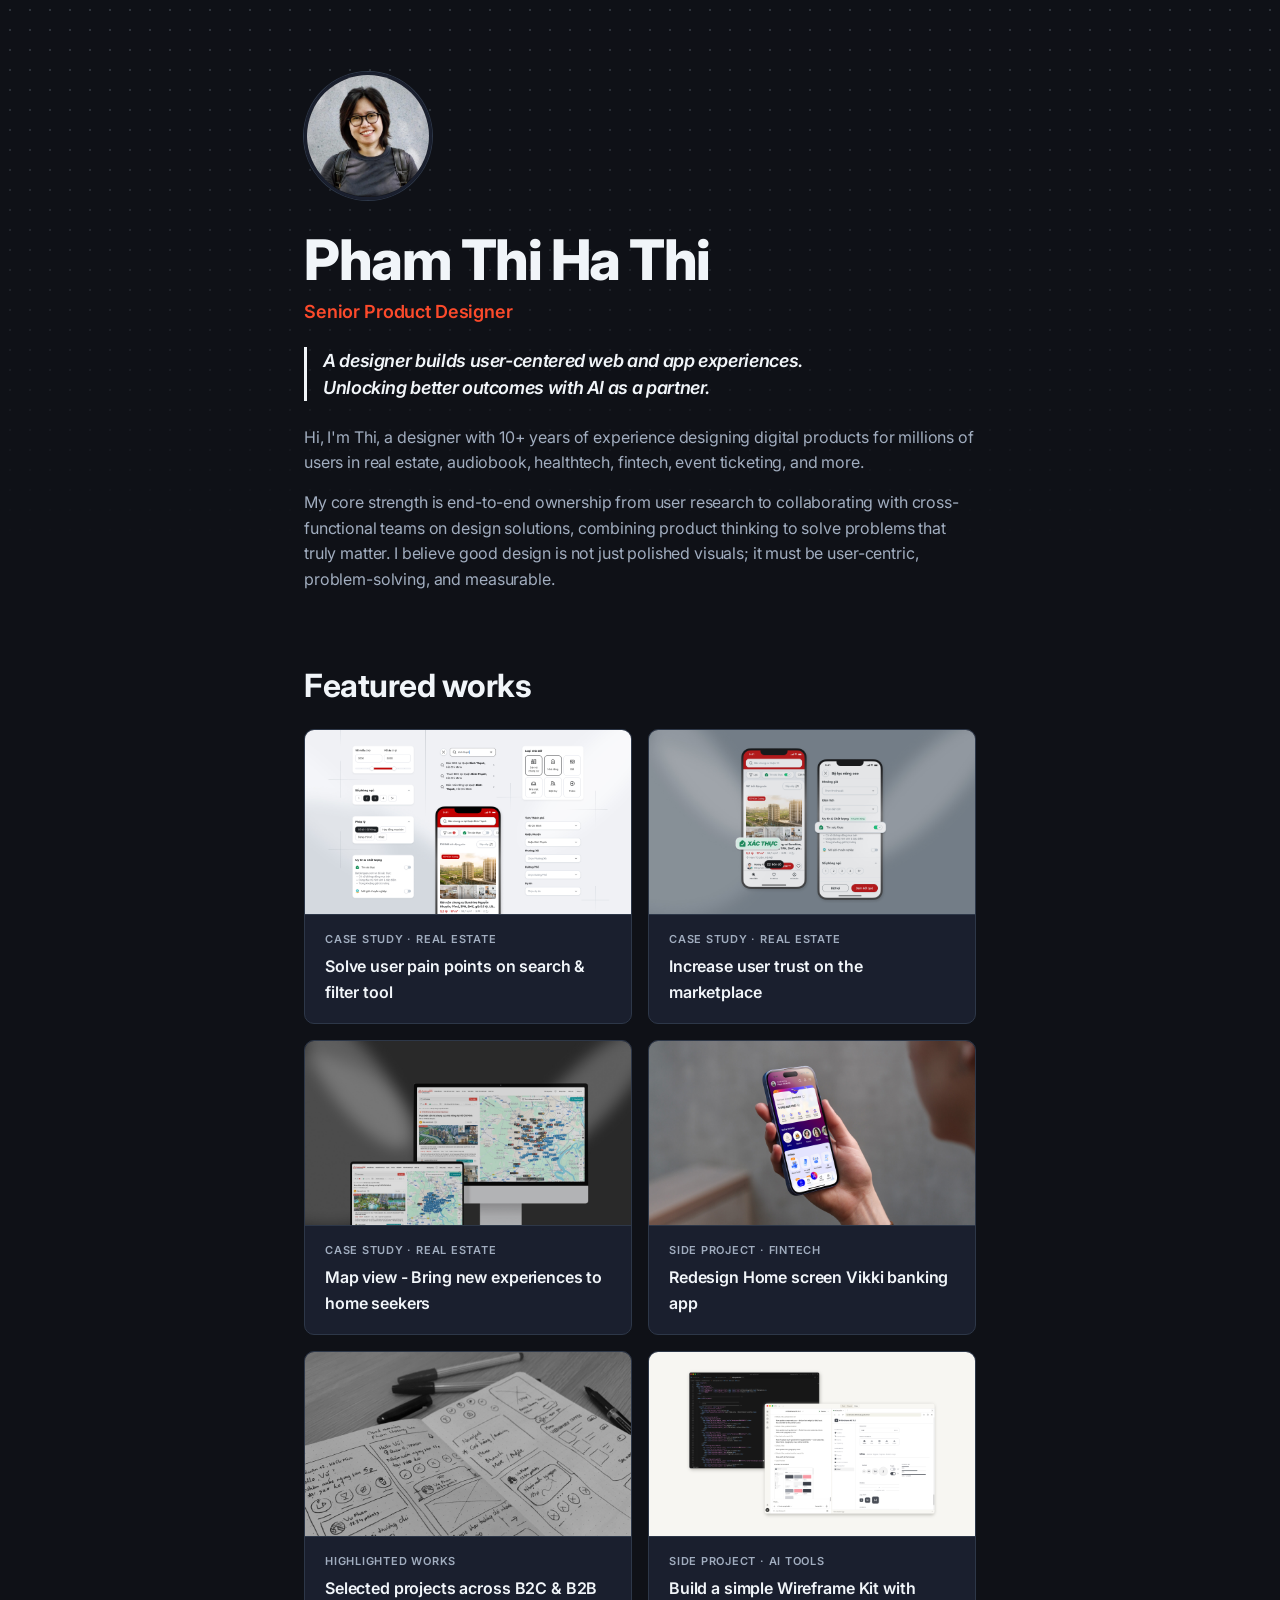
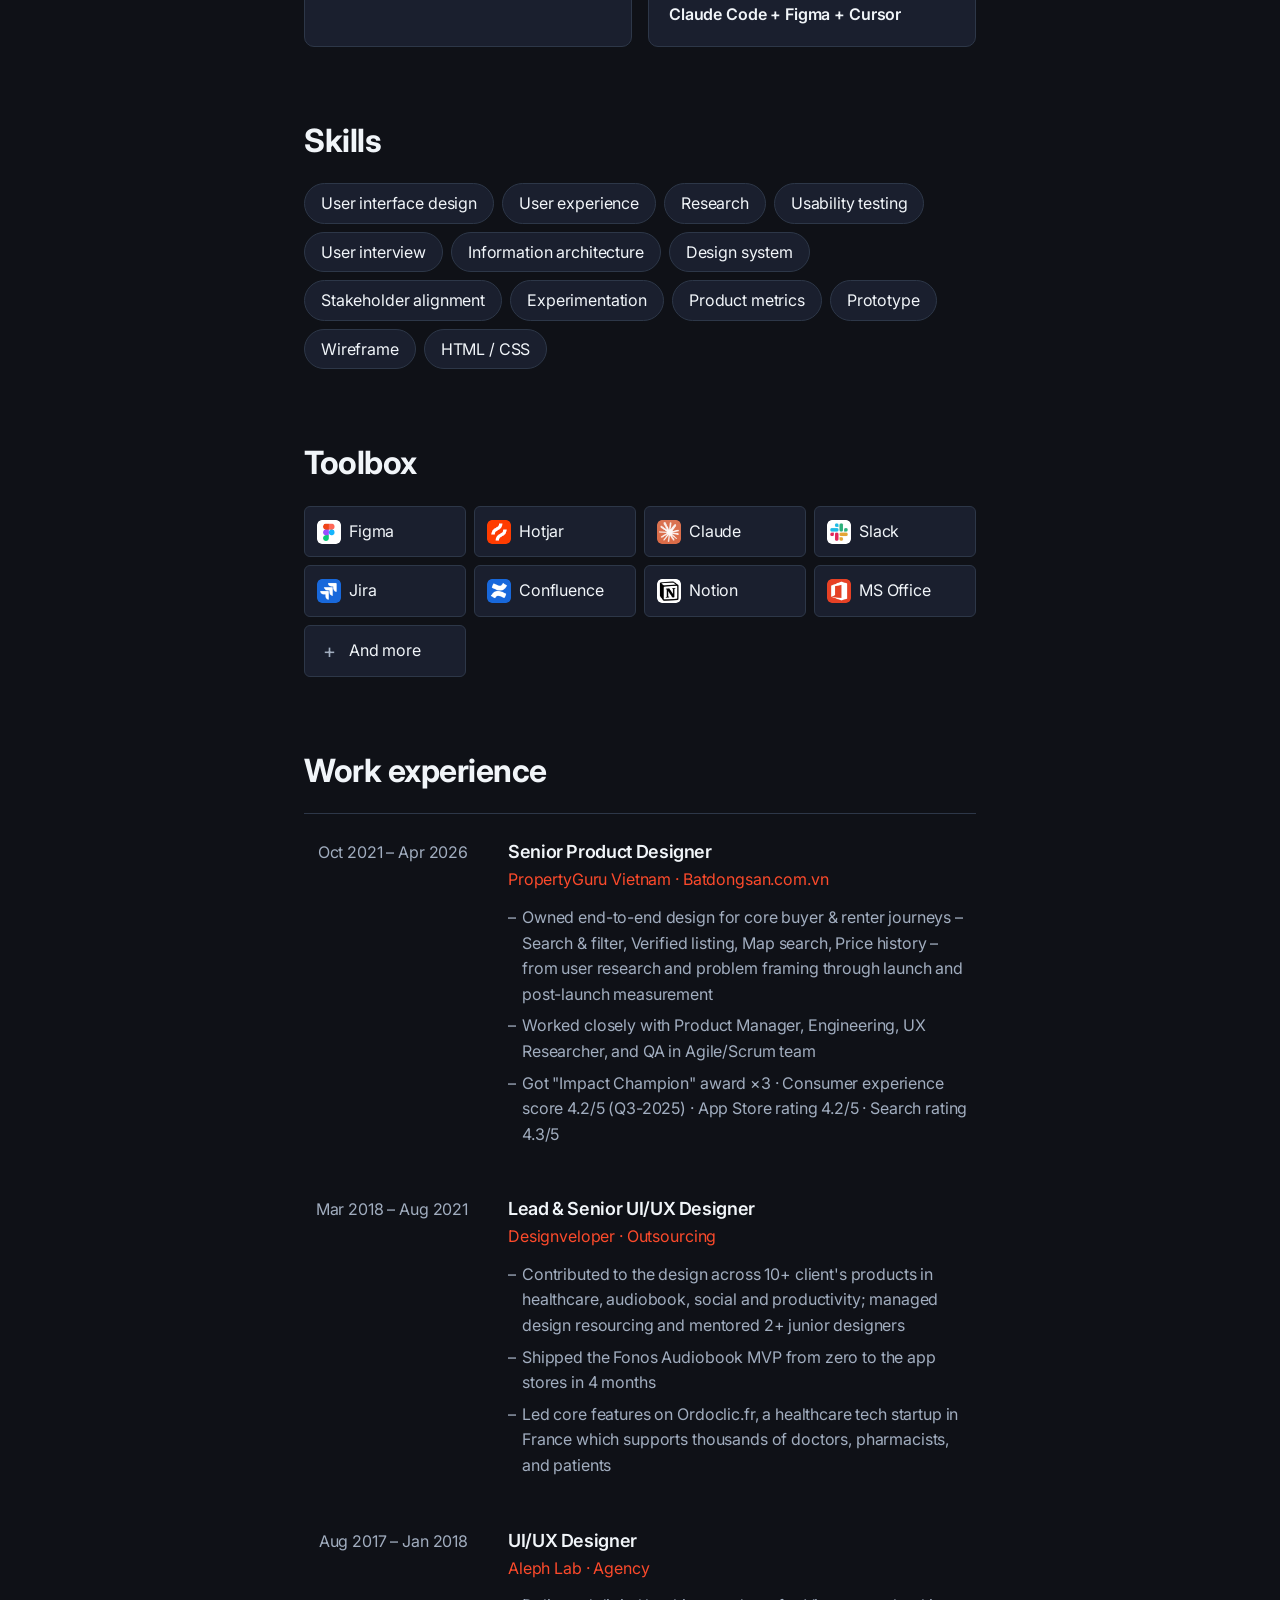
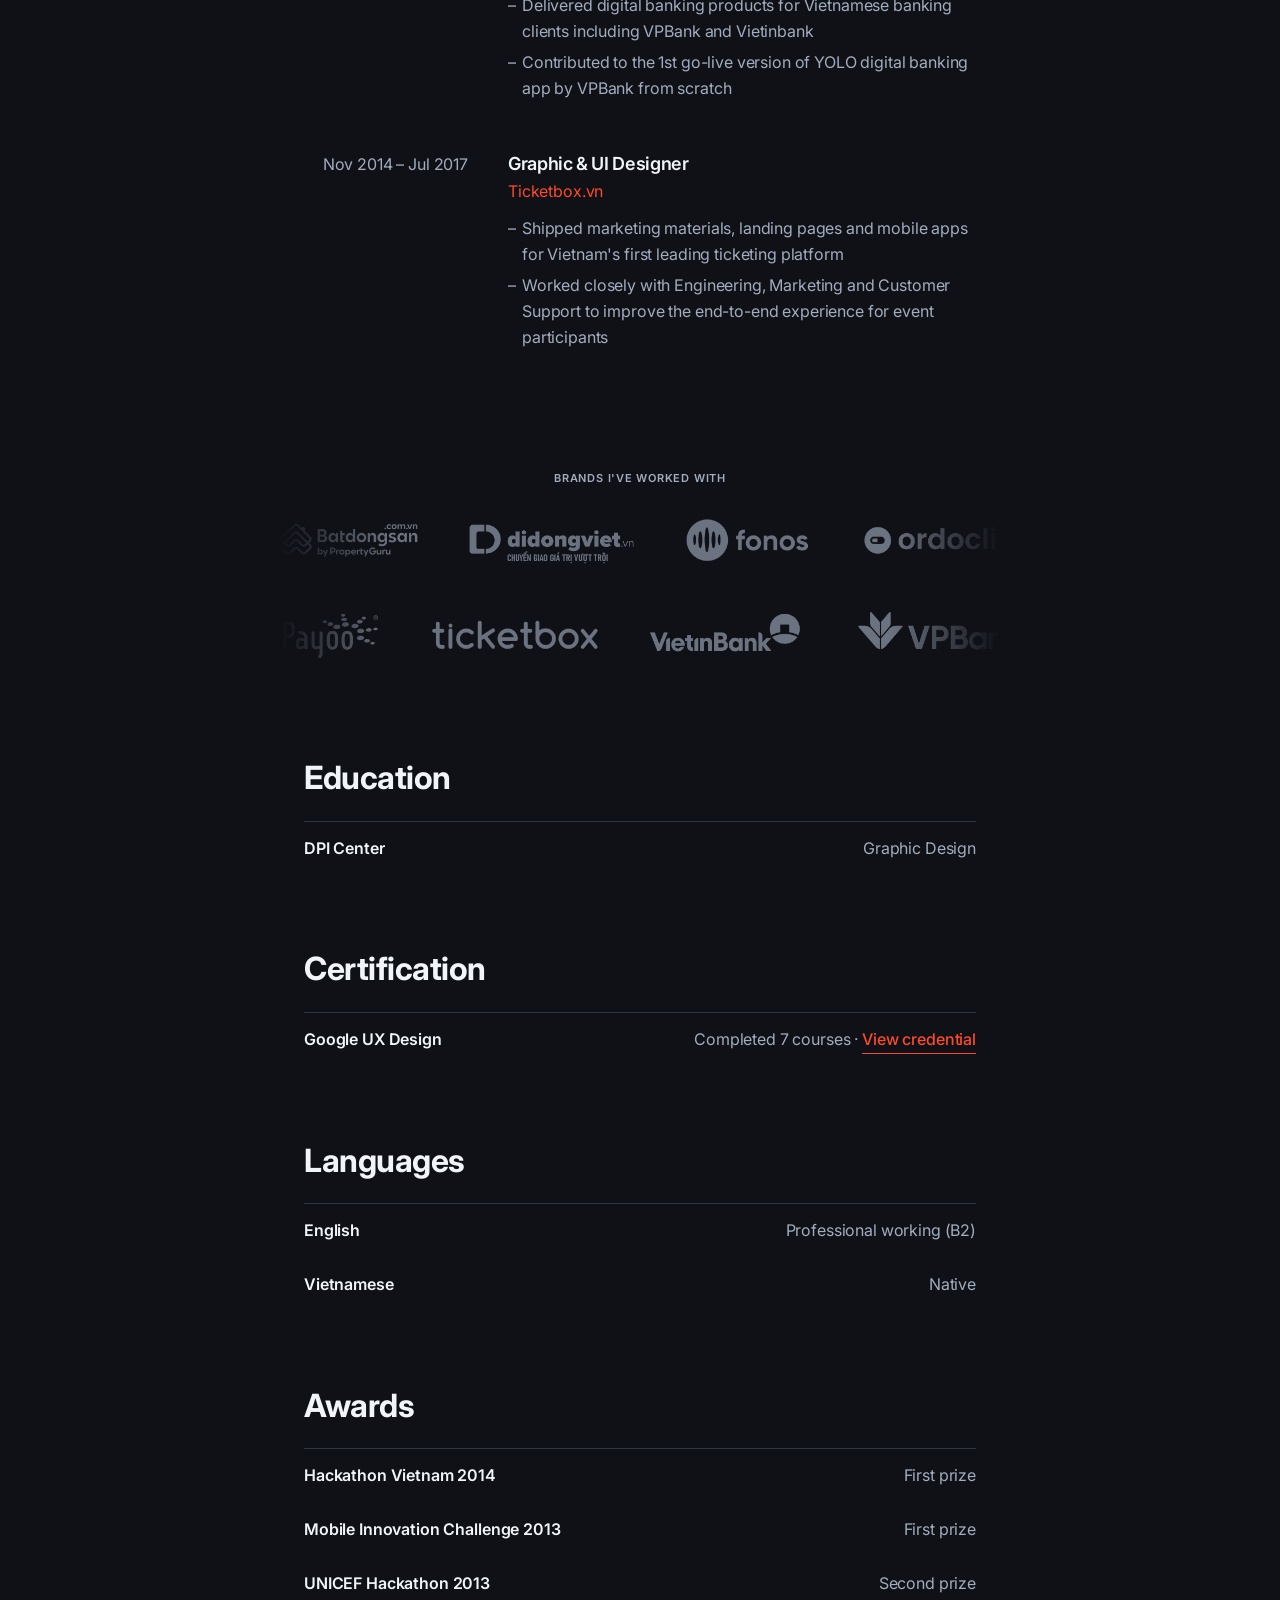
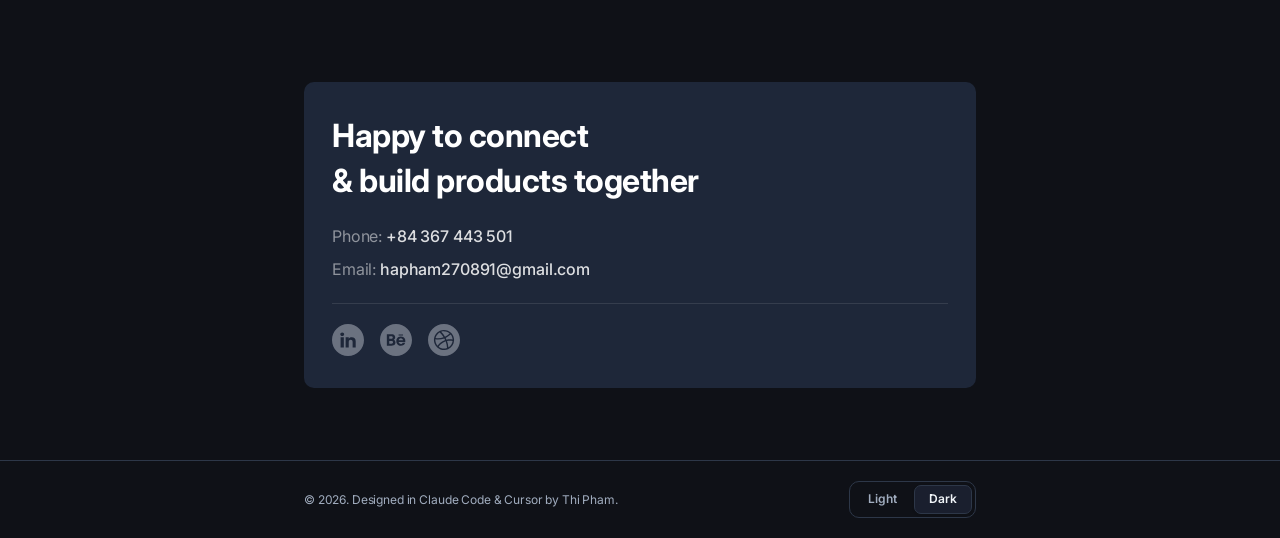
==== index.html @ e790b0e4 "change phone number" ====
<!DOCTYPE html>
<html lang="en">
<head>
  <!-- Google tag (gtag.js) -->
  <script async src="https://www.googletagmanager.com/gtag/js?id=G-2XC9FC508Y"></script>
  <script>
    window.dataLayer = window.dataLayer || [];
    function gtag(){dataLayer.push(arguments);}
    gtag('js', new Date());

    gtag('config', 'G-2XC9FC508Y');
  </script>
  <meta charset="UTF-8">
  <meta name="viewport" content="width=device-width, initial-scale=1.0">
  <title>Pham Thi Ha Thi - Product Designer</title>
  <link rel="preconnect" href="https://fonts.googleapis.com">
  <link rel="preconnect" href="https://fonts.gstatic.com" crossorigin>
  <link href="https://fonts.googleapis.com/css2?family=Inter:wght@400;500;600;700;800&display=swap" rel="stylesheet">
  <link rel="icon" type="image/png" href="./favicon.png">
  <link rel="stylesheet" href="./style.css">
</head>
<body>

  <main>

    <div class="container">

      <!-- ─── Hero ─────────────────────────────────────────── -->
      <section class="hero">
        <div class="hero-avatar">
          <img src="./images/index/Image_av.jpeg" alt="Pham Thi Ha Thi">
        </div>
        <h1 class="hero-name">Pham Thi Ha Thi</h1>
        <p class="hero-role"> Senior Product Designer</p>
        <blockquote class="hero-tagline">
          A designer builds user-centered web and app experiences.<br>
          Unlocking better outcomes with AI as a partner.
        </blockquote>
        <p class="hero-bio">Hi, I'm Thi, a designer with 10+ years of experience designing digital products for millions of users in real estate, audiobook, healthtech, fintech, event ticketing, and more.</p>
        <p class="hero-bio">My core strength is end-to-end ownership from user research to collaborating with cross-functional teams on design solutions, combining product thinking to solve problems that truly matter. I believe good design is not just polished visuals; it must be user-centric, problem-solving, and measurable.</p>
      </section>

      <!-- ─── Featured Works ────────────────────────────────── -->
      <section class="section">
        <p class="section-label">Featured works</p>
        <div class="projects-grid">

          <a href="./case-study-1.html" class="project-card">
            <img
              class="project-card-image"
              src="./images/case-study-1/Cover_Search.jpg"
              alt="Search & filter tool"
              loading="lazy"
            >
            <div class="project-card-body">
              <p class="project-card-eyebrow">Case Study · Real Estate</p>
              <h2 class="project-card-title">Solve user pain points on search &amp; filter tool</h2>
            </div>
          </a>

          <a href="./case-study-2.html" class="project-card">
            <img
              class="project-card-image"
              src="./images/case-study-2/Cover_VL.jpg"
              alt="Verified listings"
              loading="lazy"
            >
            <div class="project-card-body">
              <p class="project-card-eyebrow">Case Study · Real Estate</p>
              <h2 class="project-card-title">Increase user trust on the marketplace</h2>
            </div>
          </a>

          <a href="./case-study-3.html" class="project-card">
            <img
              class="project-card-image"
              src="./images/case-study-3/Cover_Map.jpg"
              alt="Map view"
              loading="lazy"
            >
            <div class="project-card-body">
              <p class="project-card-eyebrow">Case Study · Real Estate</p>
              <h2 class="project-card-title">Map view - Bring new experiences to home seekers</h2>
            </div>
          </a>

          <a href="./case-study-6.html" class="project-card">
            <img
              class="project-card-image"
              src="./images/case-study-6/Cover_Vikki.jpg"
              alt="Redesign Home screen Vikki banking app"
              loading="lazy"
            >
            <div class="project-card-body">
              <p class="project-card-eyebrow">Side Project · Fintech</p>
              <h2 class="project-card-title">Redesign Home screen Vikki banking app</h2>
            </div>
          </a>

          <a href="./case-study-4.html" class="project-card">
            <img
              class="project-card-image"
              src="./images/case-study-4/Cover_Others.jpg"
              alt="Highlighted works"
              loading="lazy"
            >
            <div class="project-card-body">
              <p class="project-card-eyebrow">Highlighted Works</p>
              <h2 class="project-card-title">Selected projects across B2C & B2B</h2>
            </div>
          </a>

          <a href="./case-study-5.html" class="project-card">
            <img
              class="project-card-image"
              src="./images/case-study-5/Cover_Article.jpg"
              alt="Wireframe Kit"
              loading="lazy"
            >
            <div class="project-card-body">
              <p class="project-card-eyebrow">Side Project · AI Tools</p>
              <h2 class="project-card-title">Build a simple Wireframe Kit with Claude Code + Figma + Cursor</h2>
            </div>
          </a>

        </div>
      </section>

      <!-- ─── Skills ────────────────────────────────────────── -->
      <section class="section">
        <p class="section-label">Skills</p>
        <div class="skills-chips">
          <span class="skill-chip">User interface design</span>
          <span class="skill-chip">User experience</span>
          <span class="skill-chip">Research</span>
          <span class="skill-chip">Usability testing</span>
          <span class="skill-chip">User interview</span>
          <span class="skill-chip">Information architecture</span>
          <span class="skill-chip">Design system</span>
          <span class="skill-chip">Stakeholder alignment</span>
          <span class="skill-chip">Experimentation</span>
          <span class="skill-chip">Product metrics</span>
          <span class="skill-chip">Prototype</span>
          <span class="skill-chip">Wireframe</span>
          <span class="skill-chip">HTML / CSS</span>
        </div>
      </section>

      <!-- ─── Toolbox ────────────────────────────────────────── -->
      <section class="section">
        <p class="section-label">Toolbox</p>
        <div class="toolbox-grid">
          <div class="tool-item">
            <img class="tool-icon" src="./images/index/tool-figma.png" alt="Figma">
            <span class="tool-name">Figma</span>
          </div>
          <div class="tool-item">
            <img class="tool-icon" src="./images/index/tool-hotjar.png" alt="Hotjar">
            <span class="tool-name">Hotjar</span>
          </div>
          <div class="tool-item">
            <img class="tool-icon" src="./images/index/tool-claude.png" alt="Claude">
            <span class="tool-name">Claude</span>
          </div>
          <div class="tool-item">
            <img class="tool-icon" src="./images/index/tool-slack.png" alt="Slack">
            <span class="tool-name">Slack</span>
          </div>
          <div class="tool-item">
            <img class="tool-icon" src="./images/index/tool-jira.png" alt="Jira">
            <span class="tool-name">Jira</span>
          </div>
          <div class="tool-item">
            <img class="tool-icon" src="./images/index/tool-confluence.png" alt="Confluence">
            <span class="tool-name">Confluence</span>
          </div>
          <div class="tool-item">
            <img class="tool-icon" src="./images/index/tool-notion.png" alt="Notion">
            <span class="tool-name">Notion</span>
          </div>
          <div class="tool-item">
            <img class="tool-icon" src="./images/index/tool-office.png" alt="Microsoft Office">
            <span class="tool-name">MS Office</span>
          </div>
          <div class="tool-item">
            <span class="tool-icon tool-icon--more">+</span>
            <span class="tool-name">And more</span>
          </div>
        </div>
      </section>

      <!-- ─── Experience ─────────────────────────────────────── -->
      <section class="section">
        <p class="section-label">Work experience</p>
        <div class="experience-list">

          <div class="experience-item">
            <div class="experience-meta">
              <p class="experience-period">Oct 2021 – Apr 2026</p>
            </div>
            <div class="experience-content">
              <p class="experience-role">Senior Product Designer</p>
              <p class="experience-company">PropertyGuru Vietnam · Batdongsan.com.vn</p>
              <ul class="experience-bullets">
                <li>Owned end-to-end design for core buyer &amp; renter journeys &ndash; Search &amp; filter, Verified listing, Map search, Price history &ndash; from user research and problem framing through launch and post-launch measurement</li>
                <li>Worked closely with Product Manager, Engineering, UX Researcher, and QA in Agile/Scrum team</li>
                <li>Got "Impact Champion" award ×3 · Consumer experience score 4.2/5 (Q3-2025) · App Store rating 4.2/5 · Search rating 4.3/5</li>
              </ul>
            </div>
          </div>

          <div class="experience-item">
            <div class="experience-meta">
              <p class="experience-period">Mar 2018 – Aug 2021</p>
            </div>
            <div class="experience-content">
              <p class="experience-role">Lead &amp; Senior UI/UX Designer</p>
              <p class="experience-company">Designveloper · Outsourcing</p>
              <ul class="experience-bullets">
                <li>Contributed to the design across 10+ client's products in healthcare, audiobook, social and productivity; managed design resourcing and mentored 2+ junior designers</li>
                <li>Shipped the Fonos Audiobook MVP from zero to the app stores in 4 months</li>
                <li>Led core features on Ordoclic.fr, a healthcare tech startup in France which supports thousands of doctors, pharmacists, and patients</li>
              </ul>
            </div>
          </div>

          <div class="experience-item">
            <div class="experience-meta">
              <p class="experience-period">Aug 2017 – Jan 2018</p>
            </div>
            <div class="experience-content">
              <p class="experience-role">UI/UX Designer</p>
              <p class="experience-company">Aleph Lab · Agency</p>
              <ul class="experience-bullets">
                <li>Delivered digital banking products for Vietnamese banking clients including VPBank and Vietinbank</li>
                <li>Contributed to the 1st go-live version of YOLO digital banking app by VPBank from scratch</li>
              </ul>
            </div>
          </div>

          <div class="experience-item">
            <div class="experience-meta">
              <p class="experience-period">Nov 2014 – Jul 2017</p>
            </div>
            <div class="experience-content">
              <p class="experience-role">Graphic &amp; UI Designer</p>
              <p class="experience-company">Ticketbox.vn</p>
              <ul class="experience-bullets">
                <li>Shipped marketing materials, landing pages and mobile apps for Vietnam's first leading ticketing platform</li>
                <li>Worked closely with Engineering, Marketing and Customer Support to improve the end-to-end experience for event participants</li>
              </ul>
            </div>
          </div>

        </div>
      </section>

      <!-- ─── Logo Marquee ──────────────────────────────────────── -->
      <div class="marquee-section">
        <p class="marquee-heading">Brands I've worked with</p>
        <!-- Row 1: 5 logos -->
        <div class="marquee-wrap">
          <div class="marquee-inner">
            <div class="marquee-group">
              <img src="./images/index/logos/logo-bds.png"        alt="BDS"          class="marquee-logo">
              <img src="./images/index/logos/logo-didongviet.png" alt="Di Dong Viet"  class="marquee-logo">
              <img src="./images/index/logos/logo-fonos.png"      alt="Fonos"         class="marquee-logo">
              <img src="./images/index/logos/logo-ordoclic.png"   alt="Ordoclic"      class="marquee-logo">
              <img src="./images/index/logos/logo-passio.png"     alt="Passio"        class="marquee-logo">
            </div>
            <div class="marquee-group" aria-hidden="true">
              <img src="./images/index/logos/logo-bds.png"        alt="" class="marquee-logo">
              <img src="./images/index/logos/logo-didongviet.png" alt="" class="marquee-logo">
              <img src="./images/index/logos/logo-fonos.png"      alt="" class="marquee-logo">
              <img src="./images/index/logos/logo-ordoclic.png"   alt="" class="marquee-logo">
              <img src="./images/index/logos/logo-passio.png"     alt="" class="marquee-logo">
            </div>
          </div>
        </div>
        <!-- Row 2: 4 logos -->
        <div class="marquee-wrap">
          <div class="marquee-inner marquee-inner--reverse">
            <div class="marquee-group">
              <img src="./images/index/logos/logo-payoo.png"      alt="Payoo"         class="marquee-logo">
              <img src="./images/index/logos/logo-ticketbox.png"  alt="Ticketbox"     class="marquee-logo">
              <img src="./images/index/logos/logo-vietinbank.png" alt="VietinBank"    class="marquee-logo">
              <img src="./images/index/logos/logo-vpbank.png"     alt="VPBank"        class="marquee-logo">
            </div>
            <div class="marquee-group" aria-hidden="true">
              <img src="./images/index/logos/logo-payoo.png"      alt="" class="marquee-logo">
              <img src="./images/index/logos/logo-ticketbox.png"  alt="" class="marquee-logo">
              <img src="./images/index/logos/logo-vietinbank.png" alt="" class="marquee-logo">
              <img src="./images/index/logos/logo-vpbank.png"     alt="" class="marquee-logo">
            </div>
          </div>
        </div>
      </div>

      <!-- ─── Education ──────────────────────────────────────── -->
      <section class="section">
        <p class="section-label">Education</p>
        <ul class="simple-list">
          <li class="simple-list-item">
            <span class="simple-list-name">DPI Center</span>
            <span class="simple-list-detail">Graphic Design</span>
          </li>
        </ul>
      </section>

      <!-- ─── Certificates ───────────────────────────────────── -->
      <section class="section">
        <p class="section-label">Certification</p>
        <ul class="simple-list">
          <li class="simple-list-item">
            <span class="simple-list-name">Google UX Design</span>
            <span class="simple-list-detail">Completed 7 courses ·
              <a class="simple-list-link" href="https://www.coursera.org/account/accomplishments/specialization/certificate/A5LSNC5HYSRJ" target="_blank" rel="noopener">View credential</a>
            </span>
          </li>
        </ul>
      </section>

      <!-- ─── Languages ───────────────────────────────────────── -->
      <section class="section">
        <p class="section-label">Languages</p>
        <ul class="simple-list">
          <li class="simple-list-item">
            <span class="simple-list-name">English</span>
            <span class="simple-list-detail">Professional working (B2)</span>
          </li>
          <li class="simple-list-item">
            <span class="simple-list-name">Vietnamese</span>
            <span class="simple-list-detail">Native</span>
          </li>
        </ul>
      </section>

      <!-- ─── Awards ─────────────────────────────────────────── -->
      <section class="section">
        <p class="section-label">Awards</p>
        <ul class="simple-list">
          <li class="simple-list-item">
            <span class="simple-list-name">Hackathon Vietnam 2014</span>
            <span class="simple-list-detail">First prize</span>
          </li>
          <li class="simple-list-item">
            <span class="simple-list-name">Mobile Innovation Challenge 2013</span>
            <span class="simple-list-detail">First prize</span>
          </li>
          <li class="simple-list-item">
            <span class="simple-list-name">UNICEF Hackathon 2013</span>
            <span class="simple-list-detail">Second prize</span>
          </li>
        </ul>
      </section>

      <!-- ─── Contact ────────────────────────────────────────── -->
      <div class="contact-card">
        <p class="contact-heading">Happy to connect<br>& build products together</p>
        <div class="contact-rows">
          <p class="contact-row">Phone: <a href="tel:+84367443501">+84 367 443 501</a></p>
          <p class="contact-row">Email: <a href="mailto:hapham270891@gmail.com">hapham270891@gmail.com</a></p>
        </div>
        <div class="contact-social">
          <a href="https://www.linkedin.com/in/thipth" target="_blank" rel="noopener" aria-label="LinkedIn">
            <svg viewBox="0 0 32 32" fill="none" xmlns="http://www.w3.org/2000/svg">
<path d="M16.0361 0C24.8526 0 32 7.14753 32 15.9639V16.0361C32 24.8525 24.8526 32 16.0361 32H15.9639C7.14744 32 0 24.8525 0 16.0361V15.9639C0 7.14753 7.14744 0 15.9639 0H16.0361ZM8.59961 13.3301V23.5977H11.8438V13.3301H8.59961ZM19.8076 13.1924C19.1426 13.1924 18.5443 13.322 18.0127 13.582C17.4811 13.8421 17.0579 14.1954 16.7441 14.6426V13.3008H13.6445V23.416H16.7441V17.9229C16.7442 17.2465 16.9203 16.7209 17.2705 16.3467C17.6208 15.9716 18.0926 15.7842 18.6836 15.7842C19.2746 15.7842 19.7464 15.9725 20.0967 16.3467C20.4469 16.7209 20.623 17.2465 20.623 17.9229V23.416H23.7041V17.5068C23.7041 16.1653 23.3508 15.1115 22.6436 14.3438V14.3428C21.9373 13.5763 20.9915 13.1924 19.8076 13.1924ZM10.2314 8.40137C9.6624 8.40138 9.19773 8.5694 8.83691 8.9043C8.47719 9.24012 8.2969 9.67289 8.29688 10.166C8.29688 10.6593 8.47609 11.0743 8.83691 11.4092C9.19772 11.7441 9.6749 11.9121 10.2314 11.9121C10.7879 11.9121 11.2457 11.7439 11.6064 11.4092C11.9663 11.0743 12.1465 10.6717 12.1465 10.166C12.1465 9.66034 11.9672 9.23918 11.6064 8.9043C11.2466 8.56944 10.8005 8.40137 10.2314 8.40137Z" fill="currentColor"/>
</svg>
          </a>
          <a href="https://www.behance.net/thipth" target="_blank" rel="noopener" aria-label="Behance">
            <svg viewBox="0 0 32 32" fill="none" xmlns="http://www.w3.org/2000/svg">
<path d="M16.0361 0C24.8526 0 32 7.14753 32 15.9639V16.0361C32 24.8525 24.8526 32 16.0361 32H15.9639C7.14744 32 0 24.8525 0 16.0361V15.9639C0 7.14753 7.14744 0 15.9639 0H16.0361ZM20.8613 12.4316C20.013 12.4317 19.1812 12.6254 18.4912 13.0117C17.8002 13.3993 17.2558 13.9572 16.876 14.6689L16.8408 14.7363C16.4844 15.4321 16.3057 16.2384 16.3057 17.1309C16.3057 18.0529 16.5018 18.8845 16.8936 19.5947C17.2842 20.304 17.8322 20.864 18.5225 21.2559C19.2118 21.6477 20.0007 21.8447 20.8633 21.8447C21.9191 21.8446 22.8279 21.5758 23.5557 21.0371C24.2771 20.503 24.7842 19.8049 25.0605 18.9668L25.0791 18.9102L25.1504 18.6963H22.792L22.7354 18.8105L22.7344 18.8115C22.5509 19.1832 22.3037 19.4562 21.9971 19.6377C21.6898 19.8195 21.3125 19.915 20.8613 19.915C20.2383 19.915 19.7129 19.7181 19.291 19.3359C18.9211 18.9996 18.6908 18.5592 18.6084 18.0166H25.2148L25.2363 17.8799L25.2422 17.8418C25.2862 17.5665 25.3076 17.2579 25.3076 16.9258C25.3076 16.0547 25.1191 15.2665 24.7432 14.5869C24.3677 13.9084 23.8347 13.3719 23.1602 12.9961C22.4865 12.6202 21.7107 12.4317 20.8613 12.4316ZM6.85449 10.2129V21.79H11.5439C12.3119 21.79 12.998 21.6498 13.582 21.374C14.1772 21.0938 14.6416 20.702 14.96 20.21C15.2795 19.7156 15.4424 19.1533 15.4424 18.54C15.4423 17.8215 15.2135 17.1698 14.7617 16.6025V16.6016C14.4837 16.253 14.165 15.9861 13.8086 15.8057C14.1236 15.614 14.3949 15.3788 14.6191 15.0986C14.9969 14.6255 15.1885 14.0323 15.1885 13.335C15.1885 12.7531 15.0353 12.2181 14.7314 11.7461C14.4288 11.2742 13.9778 10.8959 13.3916 10.6201C12.8176 10.3499 12.126 10.2129 11.3379 10.2129H6.85449ZM11.3223 16.8848C11.867 16.8848 12.2863 17.0167 12.6035 17.2891C12.9073 17.5503 13.0556 17.8967 13.0557 18.3496C13.0557 18.8025 12.9183 19.1225 12.6357 19.3613C12.3432 19.6089 11.9226 19.7344 11.3848 19.7344H9.24023V16.8848H11.3223ZM20.7822 14.3623C21.4198 14.3623 21.9511 14.5503 22.3721 14.9141C22.7374 15.2293 22.9504 15.6415 23.002 16.1504H18.6367C18.7424 15.6315 18.9747 15.2158 19.3232 14.9043L19.374 14.8574C19.7653 14.5288 20.2368 14.3623 20.7822 14.3623ZM11.1797 12.2656C11.6965 12.2656 12.0991 12.3831 12.376 12.6162C12.6416 12.8393 12.7705 13.1477 12.7705 13.5557C12.7705 13.9637 12.6431 14.2803 12.3809 14.4922C12.1039 14.7164 11.6988 14.8301 11.1797 14.8301H9.24023V12.2656H11.1797ZM18.5918 10.4795V11.5283H23.0205V10.4795H18.5918Z" fill="currentColor"/>
</svg>
          </a>
          <a href="https://dribbble.com/thipham" target="_blank" rel="noopener" aria-label="Dribbble">
            <svg viewBox="0 0 32 32" fill="none" xmlns="http://www.w3.org/2000/svg">
<path d="M16.0361 0C24.8526 0 32 7.14753 32 15.9639V16.0361C32 24.8525 24.8526 32 16.0361 32H15.9639C7.14744 32 0 24.8525 0 16.0361V15.9639C0 7.14753 7.14744 0 15.9639 0H16.0361ZM15.9951 5.94629C14.5893 5.94629 13.237 6.22997 11.9668 6.78711L11.957 6.7793L11.5439 6.9834C10.998 7.25358 10.4819 7.57011 10.001 7.92773C9.68057 8.16638 9.37597 8.42196 9.08691 8.69531C8.97936 8.79727 8.87456 8.90138 8.77148 9.00781C7.35779 10.4686 6.39813 12.3423 6.06738 14.3916L5.96094 15.0557L5.98438 15.0605C5.95523 15.3722 5.93945 15.6881 5.93945 16.002C5.93956 18.6666 7.00206 21.2219 8.87305 23.0996L8.86523 23.1143L9.28516 23.4893C11.1316 25.144 13.5142 26.0566 15.9941 26.0566C16.17 26.0566 16.3449 26.0519 16.5186 26.043C17.7382 25.9813 18.9189 25.7018 20.0332 25.2119H20.0352L20.4717 25.0195V25.0059C23.7171 23.3858 25.8845 20.0754 26.0381 16.4443V16.4209L26.0391 16.416C26.0413 16.3814 26.0419 16.3453 26.043 16.3096L26.0625 15.8643L26.0459 15.8604C26.0134 13.5083 25.1745 11.2793 23.6621 9.49902L23.6797 9.48047L23.2041 8.99023C21.2927 7.02726 18.7328 5.94637 15.9951 5.94629ZM17.6328 17.3691C18.4333 19.5776 18.909 21.8839 19.0166 24.0801C18.8922 24.1271 18.7662 24.1716 18.6406 24.2119C18.6072 24.223 18.5725 24.2312 18.5391 24.2412C18.4404 24.2715 18.34 24.3022 18.2402 24.3291C18.191 24.3425 18.1402 24.3537 18.0898 24.3672C18.0047 24.3885 17.9192 24.4087 17.833 24.4277C17.7794 24.44 17.7246 24.4498 17.6699 24.4609C17.587 24.4777 17.504 24.4932 17.4199 24.5078C17.3651 24.5168 17.3089 24.5254 17.2529 24.5332C17.1678 24.5455 17.0824 24.5565 16.9961 24.5654C16.9424 24.5721 16.8896 24.5784 16.8359 24.584C16.7418 24.5929 16.6469 24.5999 16.5527 24.6055C16.5069 24.6088 16.4618 24.612 16.416 24.6143C16.2761 24.621 16.1351 24.625 15.9941 24.625C15.8663 24.625 15.739 24.6218 15.6123 24.6162L15.6113 24.6182C15.57 24.6159 15.5286 24.6126 15.4873 24.6104C15.4021 24.6059 15.3176 24.6006 15.2324 24.5928C15.1833 24.5883 15.1351 24.5827 15.0859 24.5771C15.0097 24.5693 14.9317 24.5599 14.8555 24.5498C14.804 24.5431 14.7526 24.5352 14.7012 24.5273C14.6283 24.5161 14.5553 24.5056 14.4824 24.4922C14.4297 24.4832 14.3768 24.4721 14.3252 24.4609C14.2536 24.4464 14.1828 24.4327 14.1123 24.417C14.0598 24.4058 14.0084 24.3933 13.957 24.3799C13.8865 24.3631 13.8155 24.3441 13.7461 24.3262C13.6947 24.3128 13.6441 24.2977 13.5938 24.2832C13.5232 24.263 13.4524 24.2402 13.3818 24.2178C13.3325 24.2021 13.2837 24.1877 13.2344 24.1709C13.1617 24.1463 13.0891 24.1195 13.0176 24.0938C12.9728 24.077 12.9266 24.0609 12.8818 24.043C12.8035 24.0128 12.7248 23.9808 12.6465 23.9473C12.6095 23.9316 12.5722 23.9161 12.5352 23.9004C12.4231 23.8511 12.312 23.7999 12.2021 23.7461C12.2 23.7461 12.1975 23.7443 12.1953 23.7432C12.0822 23.6883 11.9712 23.6298 11.8604 23.5693C11.8279 23.5514 11.7953 23.5306 11.7617 23.5127C11.6856 23.4701 11.6092 23.4266 11.5342 23.3818C11.4939 23.3572 11.4534 23.3314 11.4131 23.3057C11.347 23.2642 11.2808 23.2224 11.2158 23.1787C11.1733 23.1507 11.1303 23.1209 11.0889 23.0918C11.0273 23.0493 10.9667 23.0067 10.9062 22.9619C10.8626 22.9306 10.8199 22.8977 10.7773 22.8652C10.7449 22.8406 10.7121 22.8148 10.6797 22.7891C12.1248 20.4078 14.4367 18.5432 17.2451 17.5039C17.3728 17.4569 17.5028 17.4128 17.6328 17.3691ZM19.0107 16.9844C20.8796 16.564 22.7769 16.5511 24.5684 16.9502C24.5684 16.9557 24.5675 16.9614 24.5664 16.9658H24.5654C24.561 17.0016 24.5572 17.0375 24.5527 17.0732C24.5449 17.1348 24.5363 17.1964 24.5273 17.2568C24.5217 17.2961 24.5155 17.3358 24.5088 17.375C24.4998 17.4322 24.4896 17.4897 24.4795 17.5469C24.4717 17.5882 24.464 17.6286 24.4551 17.6699C24.4439 17.7248 24.4332 17.7802 24.4209 17.834C24.412 17.8753 24.4016 17.9167 24.3916 17.958C24.3793 18.0118 24.366 18.0646 24.3525 18.1172C24.3413 18.1586 24.3305 18.2017 24.3193 18.2432C24.3048 18.2946 24.2899 18.347 24.2754 18.3984C24.2631 18.4399 24.2508 18.4829 24.2373 18.5244C24.2216 18.5759 24.2051 18.6263 24.1895 18.6777C24.176 18.7191 24.161 18.7604 24.1465 18.8018C24.1286 18.8521 24.1107 18.9028 24.0928 18.9531C24.0783 18.9933 24.0625 19.035 24.0469 19.0752C24.0279 19.1256 24.0074 19.1752 23.9873 19.2256C23.9716 19.2659 23.9543 19.3054 23.9375 19.3457C23.9162 19.395 23.8955 19.4448 23.873 19.4941C23.8552 19.5333 23.8382 19.5723 23.8203 19.6104C23.7968 19.6597 23.7726 19.7095 23.749 19.7588C23.7312 19.7967 23.7123 19.8341 23.6934 19.8721C23.6688 19.9212 23.6419 19.9704 23.6162 20.0195C23.5972 20.0554 23.5776 20.0911 23.5586 20.127C23.5306 20.1773 23.5018 20.228 23.4727 20.2783C23.4536 20.3119 23.4341 20.3455 23.415 20.3779C23.3825 20.4329 23.3491 20.4882 23.3154 20.542C23.2987 20.5688 23.2824 20.5971 23.2656 20.625C23.2186 20.699 23.1694 20.7719 23.1201 20.8447C23.1157 20.8524 23.1109 20.8595 23.1064 20.8672C23.0515 20.9468 22.9947 21.0251 22.9375 21.1035C22.9208 21.1258 22.9035 21.1486 22.8867 21.1709C22.8464 21.2258 22.8042 21.2802 22.7627 21.334C22.7404 21.363 22.7168 21.3909 22.6934 21.4199C22.6564 21.4658 22.6182 21.5128 22.5801 21.5576C22.5544 21.5878 22.5277 21.6182 22.502 21.6484C22.465 21.691 22.4277 21.7338 22.3896 21.7764C22.3617 21.8077 22.3336 21.838 22.3057 21.8682C22.2687 21.9085 22.2305 21.949 22.1924 21.9893C22.1633 22.0195 22.1328 22.0499 22.1025 22.0801C22.0645 22.1181 22.0264 22.1573 21.9873 22.1953C21.956 22.2255 21.9258 22.255 21.8945 22.2852C21.8553 22.3221 21.8156 22.3596 21.7764 22.3955C21.7439 22.4246 21.7112 22.4533 21.6787 22.4824C21.6384 22.5183 21.5981 22.5532 21.5566 22.5879C21.5231 22.6158 21.4907 22.6439 21.4561 22.6719C21.4146 22.7055 21.3727 22.7409 21.3301 22.7734C21.2965 22.8003 21.2612 22.8267 21.2266 22.8535C21.1841 22.8859 21.1411 22.9188 21.0986 22.9512C21.0639 22.977 21.0269 23.0025 20.9922 23.0283C20.9485 23.0597 20.9042 23.0918 20.8594 23.1221C20.8236 23.1467 20.7887 23.1709 20.7529 23.1943C20.707 23.2246 20.6592 23.255 20.6133 23.2842C20.5775 23.3065 20.5416 23.3302 20.5059 23.3525C20.4724 23.3737 20.4379 23.3929 20.4033 23.4141C20.2407 21.293 19.7652 19.0965 19.0107 16.9844ZM16.3418 14.4336C16.613 14.9547 16.8679 15.4917 17.1055 16.043C16.9856 16.0833 16.8668 16.1243 16.748 16.168C13.7324 17.2835 11.2332 19.2687 9.61328 21.8057C8.17602 20.226 7.36523 18.1548 7.36523 16C7.36525 15.7838 7.37494 15.5676 7.39062 15.3525C8.256 15.4982 9.1473 15.5713 10.0508 15.5713C12.1338 15.5713 14.2857 15.1881 16.3418 14.4336ZM22.6621 10.5283C23.8235 11.9397 24.4992 13.6674 24.6035 15.498C22.6207 15.1002 20.5332 15.1497 18.4854 15.6416C18.2321 15.042 17.9613 14.4557 17.6699 13.8887C19.5466 13.0355 21.2495 11.8882 22.6621 10.5283ZM11.7656 8.47656C13.2084 9.73214 14.5306 11.3354 15.6338 13.166C12.9723 14.1021 10.1615 14.3741 7.61328 13.9414C7.6155 13.9314 7.6179 13.9221 7.62012 13.9121L7.62109 13.9141C7.6536 13.7829 7.68929 13.6515 7.72852 13.5215C7.73521 13.4981 7.74331 13.4736 7.75 13.4502C7.78923 13.3235 7.83114 13.1977 7.87598 13.0732C7.87927 13.0644 7.88148 13.0567 7.88477 13.0479C7.89037 13.0322 7.89576 13.0157 7.90137 13C7.9473 12.8768 7.99549 12.7557 8.0459 12.6348C8.05374 12.6168 8.06052 12.5999 8.06836 12.582C8.06948 12.5788 8.07211 12.5756 8.07324 12.5713C8.12589 12.4481 8.18185 12.3269 8.24121 12.207C8.25018 12.188 8.26056 12.1686 8.26953 12.1484C8.33005 12.0274 8.39287 11.9087 8.45898 11.791C8.46907 11.772 8.47902 11.7533 8.49023 11.7354C8.55516 11.6212 8.62383 11.5084 8.69434 11.3965C8.70215 11.3842 8.70996 11.3717 8.71777 11.3594C8.72221 11.3516 8.72786 11.3437 8.7334 11.3359C8.80512 11.2239 8.87985 11.1134 8.95605 11.0059C8.96951 10.9868 8.98459 10.9663 8.99805 10.9473C9.07643 10.8387 9.15822 10.7312 9.24219 10.626C9.25563 10.6092 9.27074 10.592 9.28418 10.5752C9.36923 10.47 9.45624 10.3655 9.54688 10.2637C9.55806 10.2503 9.57085 10.238 9.58203 10.2246C9.67502 10.1204 9.77153 10.0196 9.87012 9.91992C9.88132 9.90871 9.89114 9.89793 9.90234 9.88672C9.99874 9.79144 10.0964 9.69724 10.1973 9.60645C10.2062 9.59863 10.2157 9.58985 10.2246 9.58203C10.2301 9.5776 10.2347 9.57279 10.2402 9.56836C10.3411 9.47874 10.4446 9.39192 10.5488 9.30566C10.5656 9.29225 10.5819 9.27709 10.5986 9.26367C10.7051 9.17847 10.8128 9.09634 10.9238 9.01562C10.9429 9.00219 10.9623 8.98804 10.9824 8.97461C11.0934 8.89503 11.2068 8.81714 11.3223 8.74316C11.3401 8.73204 11.3592 8.7201 11.377 8.70898C11.4958 8.63387 11.6159 8.56072 11.7393 8.49121C11.7481 8.48678 11.7568 8.48099 11.7656 8.47656ZM16.4111 7.38184V7.38379C16.4569 7.38604 16.503 7.39034 16.5488 7.39258C16.6417 7.39817 16.7335 7.40526 16.8252 7.41309C16.879 7.41869 16.9335 7.42506 16.9873 7.43066C17.0702 7.43963 17.1535 7.4496 17.2363 7.46191C17.2934 7.46975 17.3493 7.48031 17.4053 7.48926C17.4848 7.50269 17.5632 7.51572 17.6416 7.53027C17.6988 7.54148 17.7563 7.5531 17.8135 7.56543C17.8907 7.58221 17.9679 7.59915 18.0439 7.61816C18.1011 7.63162 18.1578 7.64558 18.2139 7.66016C18.29 7.68031 18.3662 7.70222 18.4424 7.72461C18.4972 7.74028 18.5526 7.75665 18.6074 7.77344C18.6847 7.79807 18.7616 7.8247 18.8389 7.85156C18.8904 7.8695 18.9426 7.88622 18.9941 7.90527C19.0769 7.9366 19.1596 7.96937 19.2412 8.00293C19.2847 8.02078 19.3287 8.03575 19.3711 8.05469C19.4888 8.10514 19.6062 8.15796 19.7217 8.21289C19.7328 8.21847 19.7447 8.22489 19.7559 8.23047C19.8724 8.28652 19.9883 8.34557 20.1016 8.40723C20.143 8.42961 20.1833 8.45306 20.2236 8.47656C20.301 8.52027 20.3787 8.56425 20.4561 8.61133C20.503 8.63931 20.5479 8.67013 20.5938 8.69922C20.6631 8.74285 20.7316 8.78617 20.7998 8.83203C20.848 8.86453 20.8953 8.89817 20.9424 8.93066C21.0073 8.97658 21.0719 9.02314 21.1357 9.07129C21.1828 9.10603 21.2293 9.14187 21.2764 9.17773C21.3391 9.22702 21.4023 9.2766 21.4639 9.32812C21.5086 9.36502 21.5539 9.40242 21.5986 9.44043C21.6222 9.4606 21.6454 9.48374 21.6689 9.50391C20.3483 10.7752 18.7455 11.8424 16.9775 12.6328C15.8968 10.7977 14.6056 9.16635 13.1875 7.83789C14.0843 7.52851 15.0237 7.37114 15.9922 7.37109C16.1323 7.37109 16.2721 7.37511 16.4111 7.38184Z" fill="currentColor"/>
</svg>
          </a>
        </div>
      </div>

    </div>
  </main>

  <footer class="site-footer">
    <div class="container">
      <span class="footer-copy">© 2026. Designed in Claude Code &amp; Cursor by Thi Pham.</span>
      <div class="theme-toggle" role="group" aria-label="Color theme">
        <button class="theme-opt" data-theme-val="light">Light</button>
        <button class="theme-opt" data-theme-val="dark">Dark</button>
      </div>
    </div>
  </footer>

  <button class="back-to-top" aria-label="Back to top">
    <svg xmlns="http://www.w3.org/2000/svg" viewBox="0 0 24 24" fill="currentColor"><path d="M7.41 15.41L12 10.83l4.59 4.58L18 14l-6-6-6 6 1.41 1.41z"/></svg>
  </button>
  <script src="./main.js"></script>
</body>
</html>
---- style.css ----
/* ─── Fonts ──────────────────────────────────────────────────── */
@import url('https://fonts.googleapis.com/css2?family=Inter:wght@400;500;600;700;800&display=swap');

/* ─── Tokens ─────────────────────────────────────────────────── */
:root {
  --color-pitch-black: #000000;
  --color-ghost-white: #ffffff;
  --color-ash-gray: #f9fafb;
  --color-graphite: #111827;
  --color-slate-blue: #4b5563;
  --color-light-gray: #6b7280;
  --color-border-gray: #e5e7eb;
  --color-rocket-red: #fc4a2b;

  --font: 'Inter', ui-sans-serif, system-ui, -apple-system, sans-serif;

  --radius-sm: 6px;
  --radius-md: 10px;
  --radius-full: 9999px;

  --shadow-card: rgba(0,0,0,0.08) 0px 4px 12px, rgba(75,85,99,0.15) 0px 0px 0px 1px;
}

/* ─── Dark theme ──────────────────────────────────────────────── */
[data-theme="dark"] {
  --color-ash-gray:    #0f1117;
  --color-ghost-white: #1a1f2e;
  --color-graphite:    #f1f5f9;
  --color-slate-blue:  #A1ADBF;
  --color-light-gray:  #A1ADBF;
  --color-border-gray: #2d3748;
  --shadow-card: rgba(0,0,0,0.35) 0px 4px 12px, rgba(255,255,255,0.05) 0px 0px 0px 1px;
}

[data-theme="dark"] body {
  background-image:
    linear-gradient(to bottom, rgba(15,17,23,0) 0%, #0f1117 560px),
    radial-gradient(circle, #2E343C 1px, transparent 1px);
}

[data-theme="dark"] .contact-card {
  background: #1e2739;
}

[data-theme="dark"] .back-to-top {
  background: var(--color-ghost-white);
}

/* ─── Reset ──────────────────────────────────────────────────── */
*, *::before, *::after {
  box-sizing: border-box;
  margin: 0;
  padding: 0;
}

/* ─── Base ───────────────────────────────────────────────────── */
html {
  -webkit-text-size-adjust: 100%;
  scroll-behavior: smooth;
}

body {
  font-family: var(--font);
  font-size: 16px;
  line-height: 1.6;
  letter-spacing: -0.14px;
  color: var(--color-slate-blue);
  background-color: var(--color-ash-gray);
  transition: color 0.2s, background-color 0.2s, background-image 0.2s;
  background-image:
    linear-gradient(to bottom, rgba(255,255,255,0) 0%, #ffffff 560px),
    radial-gradient(circle, #d0d0d0 1px, transparent 1px);
  background-size: 100% 100%, 20px 20px;
  background-repeat: no-repeat, repeat;
  -webkit-font-smoothing: antialiased;
}

a {
  color: inherit;
  text-decoration: none;
}

strong {
  color: var(--color-graphite);
  font-weight: 700;
}

img {
  max-width: 100%;
  display: block;
}

ul {
  list-style: none;
}

/* ─── Layout ─────────────────────────────────────────────────── */
.container {
  width: 100%;
  max-width: 720px;
  margin: 0 auto;
  padding: 0 24px;
}

/* ─── Main ───────────────────────────────────────────────────── */
main {
  padding-bottom: 72px;
}

/* ─── Section ────────────────────────────────────────────────── */
.section {
  padding-top: 72px;
}

.section-label {
  font-size: 32px;
  font-weight: 700;
  letter-spacing: -0.48px;
  line-height: 1.4;
  color: var(--color-graphite);
  margin-bottom: 20px;
}

/* ─── Hero Cover (index) ─────────────────────────────────────── */
.hero-cover {
  width: 100%;
  height: 280px;
  overflow: hidden;
}

.hero-cover img {
  width: 100%;
  height: 100%;
  object-fit: cover;
  object-position: center 30%;
}

/* ─── Hero ───────────────────────────────────────────────────── */
.hero {
  padding-top: 0;
  margin-top: 72px;
}

.hero-avatar {
  width: 128px;
  height: 128px;
  border-radius: var(--radius-full);
  overflow: hidden;
  margin-bottom: 32px;
  border: 3px solid var(--color-ghost-white);
  box-shadow: 0 0 0 1px var(--color-border-gray);
  position: relative;
  z-index: 1;
}

.hero-avatar img {
  width: 100%;
  height: 100%;
  object-fit: cover;
}

.hero-name {
  font-size: 42px;
  font-weight: 800;
  letter-spacing: -1.47px;
  line-height: 1;
  color: var(--color-graphite);
  margin-bottom: 10px;
  font-feature-settings: "cv06", "cv13";
}

.hero-role {
  font-size: 18px;
  font-weight: 600;
  line-height: 1.6;
  letter-spacing: -0.14px;
  color: var(--color-rocket-red);
  margin-bottom: 20px;
}

.hero-tagline {
  border-left: 3px solid var(--color-graphite);
  padding-left: 16px;
  margin: 0 0 24px;
  font-size: 18px;
  font-weight: 600;
  font-style: italic;
  line-height: 1.5;
  color: var(--color-graphite);
  letter-spacing: -0.36px;
}

.hero-bio {
  font-size: 16px;
  line-height: 1.6;
  letter-spacing: -0.14px;
  color: var(--color-slate-blue);
}

.hero-bio + .hero-bio {
  margin-top: 14px;
}

/* ─── Project Cards ──────────────────────────────────────────── */
.projects-grid {
  display: grid;
  grid-template-columns: 1fr;
  gap: 16px;
}

.project-card {
  display: block;
  border-radius: var(--radius-md);
  overflow: hidden;
  border: 1px solid var(--color-border-gray);
  transition: box-shadow 0.2s ease, transform 0.2s ease;
  background: var(--color-ghost-white);
}

.project-card:hover {
  box-shadow: var(--shadow-card);
  transform: translateY(-3px);
}

.project-card-image {
  width: 100%;
  aspect-ratio: 16 / 9;
  object-fit: cover;
  background: var(--color-ash-gray);
}

.project-card-body {
  padding: 16px 20px 18px;
  border-top: 1px solid var(--color-border-gray);
}

.project-card-eyebrow {
  font-size: 11px;
  font-weight: 600;
  letter-spacing: 0.07em;
  text-transform: uppercase;
  color: var(--color-light-gray);
  margin-bottom: 6px;
}

.project-card-title {
  font-size: 16px;
  font-weight: 600;
  letter-spacing: -0.14px;
  line-height: 1.6;
  color: var(--color-graphite);
}

/* ─── Skills ─────────────────────────────────────────────────── */
.skills-chips {
  display: flex;
  flex-wrap: wrap;
  gap: 8px;
}

.skill-chip {
  background: var(--color-ghost-white);
  border: 1px solid var(--color-border-gray);
  border-radius: var(--radius-full);
  padding: 8px 16px;
  font-size: 16px;
  color: var(--color-graphite);
  line-height: 1.4;
  white-space: nowrap;
}

/* ─── Toolbox ────────────────────────────────────────────────── */
.toolbox-grid {
  display: grid;
  grid-template-columns: repeat(3, 1fr);
  gap: 8px;
}

.tool-item {
  display: flex;
  flex-direction: column;
  align-items: flex-start;
  gap: 8px;
  background: var(--color-ghost-white);
  border: 1px solid var(--color-border-gray);
  border-radius: var(--radius-sm);
  padding: 12px;
}

.tool-icon {
  width: 24px;
  height: 24px;
  border-radius: 5px;
  object-fit: contain;
  flex-shrink: 0;
}

.tool-icon--more {
  font-size: 20px;
  line-height: 1;
  display: flex;
  align-items: center;
  justify-content: center;
}

.tool-name {
  font-size: 16px;
  line-height: 1.6;
  letter-spacing: -0.14px;
  color: var(--color-graphite);
}

/* ─── Experience ─────────────────────────────────────────────── */
.experience-list {
  display: flex;
  flex-direction: column;
  gap: 0;
}

.experience-item {
  padding: 24px 0;
}

.experience-item:first-child {
  border-top: 1px solid var(--color-border-gray);
}

.experience-period {
  font-size: 16px;
  line-height: 1.6;
  letter-spacing: -0.14px;
  color: var(--color-light-gray);
  margin-bottom: 6px;
}

.experience-role {
  font-size: 18px;
  font-weight: 600;
  line-height: 1.5;
  letter-spacing: -0.36px;
  color: var(--color-graphite);
  margin-bottom: 2px;
}

.experience-company {
  font-size: 16px;
  line-height: 1.6;
  letter-spacing: -0.14px;
  color: var(--color-rocket-red);
  margin-bottom: 12px;
}

.experience-bullets {
  display: flex;
  flex-direction: column;
  gap: 6px;
}

.experience-bullets li {
  font-size: 16px;
  line-height: 1.6;
  letter-spacing: -0.14px;
  color: var(--color-slate-blue);
  padding-left: 14px;
  position: relative;
}

.experience-bullets li::before {
  content: "–";
  position: absolute;
  left: 0;
}

/* ─── Simple Sections (edu / certs / awards) ─────────────────── */
.simple-list {
  display: flex;
  flex-direction: column;
  gap: 0;
}

.simple-list-item {
  display: flex;
  flex-direction: column;
  gap: 2px;
  padding: 14px 0;
}

.simple-list-item:first-child {
  border-top: 1px solid var(--color-border-gray);
}

.simple-list-name {
  font-size: 16px;
  font-weight: 600;
  line-height: 1.6;
  letter-spacing: -0.14px;
  color: var(--color-graphite);
}

.simple-list-detail {
  font-size: 16px;
  line-height: 1.6;
  letter-spacing: -0.14px;
  color: var(--color-light-gray);
}

.simple-list-link {
  color: var(--color-rocket-red);
  font-weight: 500;
  text-decoration: underline;
  text-underline-offset: 8px;
}

.simple-list-link:hover {
  opacity: 0.8;
}

/* ─── Contact ────────────────────────────────────────────────── */
.contact-card {
  background: #111827;
  border-radius: var(--radius-md);
  padding: 32px 28px;
  margin-top: 72px;
}

.contact-heading {
  font-size: 32px;
  font-weight: 700;
  letter-spacing: -0.48px;
  line-height: 1.4;
  color: #ffffff;
  margin-bottom: 20px;
}

.contact-rows {
  display: flex;
  flex-direction: column;
  gap: 8px;
  margin-bottom: 20px;
}

.contact-row {
  font-size: 16px;
  line-height: 1.6;
  letter-spacing: -0.14px;
  color: rgba(255, 255, 255, 0.5);
}

.contact-row a {
  color: rgba(255, 255, 255, 0.85);
  font-weight: 500;
  transition: color 0.15s;
}

.contact-row a:hover {
  color: #ffffff;
}

.contact-social {
  display: flex;
  gap: 16px;
  align-items: center;
  padding-top: 20px;
  border-top: 1px solid rgba(255, 255, 255, 0.1);
}

.contact-social a {
  display: flex;
  align-items: center;
  justify-content: center;
  color: #6b7280;
  transition: color 0.15s;
}

.contact-social a svg {
  width: 32px;
  height: 32px;
  flex-shrink: 0;
}

.contact-social a:hover {
  color: #ffffff;
}

/* ─── Site Footer ────────────────────────────────────────────── */
.site-footer {
  border-top: 1px solid var(--color-border-gray);
  padding: 20px 0;
}

.site-footer .container {
  display: flex;
  align-items: center;
  justify-content: space-between;
  gap: 12px;
}

.footer-copy {
  font-size: 12px;
  color: var(--color-light-gray);
}

.theme-toggle {
  flex-shrink: 0;
  display: flex;
  align-items: center;
  background: var(--color-ash-gray);
  border: 1px solid var(--color-border-gray);
  border-radius: 10px;
  padding: 3px;
  gap: 2px;
}

.theme-opt {
  padding: 5px 14px;
  border: 1px solid transparent;
  border-radius: 7px;
  font-family: var(--font);
  font-size: 12px;
  font-weight: 600;
  cursor: pointer;
  background: transparent;
  color: var(--color-light-gray);
  transition: background 0.15s, color 0.15s, border-color 0.15s, box-shadow 0.15s;
  white-space: nowrap;
  line-height: 1.4;
}

.theme-opt.active {
  background: var(--color-ghost-white);
  color: var(--color-graphite);
  border-color: var(--color-border-gray);
  box-shadow: 0 1px 3px rgba(0, 0, 0, 0.08);
}

/* ─── Desktop ────────────────────────────────────────────────── */
@media (min-width: 768px) {
  .hero-name {
    font-size: 56px;
  }

  .projects-grid {
    grid-template-columns: 1fr 1fr;
  }

  .toolbox-grid {
    grid-template-columns: repeat(4, 1fr);
  }

  .tool-item {
    flex-direction: row;
    align-items: center;
  }

  .experience-item {
    display: grid;
    grid-template-columns: 164px 1fr;
    gap: 40px;
    align-items: start;
  }

  .experience-meta {
    padding-top: 2px;
    text-align: right;
  }

  .experience-period {
    margin-bottom: 0;
  }

  .simple-list-item {
    flex-direction: row;
    justify-content: space-between;
    align-items: baseline;
  }
}

/* ═══════════════════════════════════════════════════════════ */
/* ─── Case Study Pages ───────────────────────────────────── */
/* ═══════════════════════════════════════════════════════════ */

/* Sticky back-to-home button */
.cs-back-nav {
  display: inline-block;
  margin-bottom: 40px;
  font-size: 14px;
  font-weight: 600;
  color: var(--color-slate-blue);
  text-decoration: underline;
  text-underline-offset: 8px;
  transition: color 0.15s;
}

.cs-back-nav:hover {
  color: var(--color-graphite);
}

/* Hero — full bleed */
.cs-hero-img {
  display: block;
  width: 100%;
  max-height: 480px;
  object-fit: cover;
  object-position: center;
  border-radius: var(--radius-md);
  margin: 24px 0;
}

/* Case study header */
.cs-header {
  padding: 40px 0 8px;
}

.cs-eyebrow {
  font-size: 11px;
  font-weight: 600;
  letter-spacing: 0.08em;
  text-transform: uppercase;
  color: var(--color-rocket-red);
  margin-bottom: 12px;
}

.cs-title {
  font-size: 32px;
  font-weight: 800;
  letter-spacing: -1.47px;
  line-height: 1.1;
  color: var(--color-graphite);
  font-feature-settings: "cv06", "cv13";
}

@media (min-width: 768px) {
  .cs-title {
    font-size: 42px;
  }
}

/* Privacy disclaimer */
.cs-disclaimer {
  font-size: 12px;
  line-height: 1.4;
  letter-spacing: 0.5px;
  color: var(--color-light-gray);
  font-style: italic;
  padding: 12px 0;
  border-top: 1px solid var(--color-border-gray);
  border-bottom: 1px solid var(--color-border-gray);
  margin: 32px 0;
}

/* Overview table */
.cs-overview {
  width: 100%;
  border-collapse: collapse;
  font-size: 14px;
  margin-bottom: 28px;
}

.cs-overview tr {
  border-bottom: 1px solid var(--color-border-gray);
}

.cs-overview tr:first-child {
  border-top: 1px solid var(--color-border-gray);
}

.cs-overview th {
  text-align: left;
  font-weight: 600;
  letter-spacing: -0.14px;
  color: var(--color-graphite);
  padding: 12px 16px 12px 0;
  width: 148px;
  vertical-align: top;
  white-space: nowrap;
}

.cs-overview td {
  text-align: left;
  font-weight: 400;
  letter-spacing: -0.14px;
  color: var(--color-slate-blue);
  padding: 12px 0;
  line-height: 1.6;
}

/* Section headings */
.cs-section {
  margin-top: 56px;
}

.cs-h1 {
  font-size: 32px;
  font-weight: 700;
  letter-spacing: -0.48px;
  line-height: 1.4;
  color: var(--color-graphite);
  margin-bottom: 20px;
}

.cs-h2 {
  font-size: 24px;
  font-weight: 700;
  line-height: 1.4;
  letter-spacing: -0.36px;
  color: var(--color-graphite);
  margin-top: 40px;
  margin-bottom: 16px;
}

/* Body text */
.cs-p {
  font-size: 16px;
  line-height: 1.6;
  letter-spacing: -0.14px;
  color: var(--color-slate-blue);
  margin-bottom: 14px;
}

.cs-p strong {
  color: var(--color-graphite);
  font-weight: 700;
}

.cs-blockquote {
  border-left: 3px solid var(--color-rocket-red);
  padding: 12px 0 12px 20px;
  margin: 24px 0;
  font-size: 18px;
  font-weight: 700;
  line-height: 1.45;
  letter-spacing: -0.2px;
  color: var(--color-graphite);
}

/* Images within content */
.cs-img {
  width: 100%;
  border-radius: var(--radius-md);
  margin: 20px 0;
  display: block;
}

.cs-img-sm {
  max-width: 480px;
  margin-left: auto;
  margin-right: auto;
}

.cs-figure {
  margin: 0;
}

.cs-img-caption {
  font-size: 12px;
  line-height: 1.4;
  letter-spacing: 0.5px;
  color: var(--color-light-gray);
  text-align: center;
  margin-top: -12px;
  margin-bottom: 20px;
}

/* Key insight callout */
.cs-insight {
  border-left: 3px solid var(--color-rocket-red);
  padding: 16px 20px;
  background: var(--color-ash-gray);
  border-radius: 0 var(--radius-sm) var(--radius-sm) 0;
  margin: 24px 0;
}

.cs-insight p {
  font-size: 18px;
  font-weight: 700;
  letter-spacing: -0.02em;
  line-height: 1.45;
  color: var(--color-graphite);
  margin: 0;
}

/* Insight + image side by side */
.cs-insight-row {
  display: flex;
  flex-direction: column;
  gap: 16px;
  margin: 24px 0;
  align-items: stretch;
}

.cs-insight-row .cs-insight {
  margin: 0;
  flex: 1;
}

.cs-insight-row img {
  width: 100%;
  max-width: 260px;
  border-radius: var(--radius-md);
  align-self: center;
}

@media (min-width: 600px) {
  .cs-insight-row {
    flex-direction: row;
    align-items: center;
  }
}

/* Lists */
.cs-ol,
.cs-ul {
  font-size: 16px;
  line-height: 1.6;
  letter-spacing: -0.14px;
  color: var(--color-slate-blue);
  padding-left: 22px;
  margin-bottom: 14px;
}

.cs-ol li,
.cs-ul li {
  margin-bottom: 10px;
}

.cs-ul {
  list-style: disc;
}

.cs-ol {
  list-style: decimal;
}

.cs-ul li ul {
  list-style: circle;
  margin-top: 6px;
  padding-left: 20px;
}

/* Inline code */
.cs-code {
  font-family: 'IBM Plex Mono', ui-monospace, monospace;
  font-size: 12px;
  background: var(--color-ash-gray);
  border: 1px solid var(--color-border-gray);
  border-radius: 4px;
  padding: 2px 6px;
  color: var(--color-graphite);
}

/* Data tables */
.cs-table-wrap {
  overflow-x: auto;
  margin: 20px 0;
  border-radius: var(--radius-md);
  border: 1px solid var(--color-border-gray);
}

.cs-table {
  width: 100%;
  border-collapse: collapse;
  font-size: 14px;
  min-width: 440px;
}

.cs-table th {
  background: var(--color-ash-gray);
  font-weight: 600;
  color: var(--color-graphite);
  text-align: left;
  padding: 10px 14px;
  border-bottom: 1px solid var(--color-border-gray);
}

.cs-table td {
  padding: 10px 14px;
  color: var(--color-slate-blue);
  border-bottom: 1px solid var(--color-border-gray);
  vertical-align: top;
  line-height: 1.55;
}

.cs-table tr:last-child td {
  border-bottom: none;
}

.cs-table td strong {
  color: var(--color-graphite);
  font-weight: 600;
}

.cs-table .red {
  color: var(--color-rocket-red);
  font-weight: 500;
}

@media (max-width: 560px) {
  .cs-table-wrap {
    border: none;
    border-radius: 0;
    overflow: visible;
  }

  .cs-table,
  .cs-table tbody,
  .cs-table tr,
  .cs-table td {
    display: block;
    width: 100%;
  }

  .cs-table {
    min-width: 0;
  }

  .cs-table thead {
    display: none;
  }

  .cs-table tr {
    border: 1px solid var(--color-border-gray);
    border-radius: var(--radius-sm);
    padding: 12px 14px;
    margin-bottom: 8px;
  }

  .cs-table tr:last-child td {
    border-bottom: none;
  }

  .cs-table td {
    padding: 0;
    border-bottom: none;
  }

  .cs-table td:not(:last-child) {
    margin-bottom: 10px;
    padding-bottom: 10px;
    border-bottom: 1px solid var(--color-border-gray);
  }

  .cs-table td::before {
    content: attr(data-label);
    display: block;
    font-size: 10px;
    font-weight: 600;
    letter-spacing: 0.06em;
    text-transform: uppercase;
    color: var(--color-light-gray);
    margin-bottom: 3px;
  }

  .cs-table td:empty {
    display: none;
  }
}

/* 2-image side-by-side row */
.cs-img-row {
  display: grid;
  grid-template-columns: 1fr 1fr;
  gap: 12px;
  margin: 20px 0;
}

.cs-img-row img {
  width: 100%;
  border-radius: var(--radius-md);
  object-fit: cover;
}

/* ─── More Case Studies ───────────────────────────────────────── */
.cs-more {
  margin-top: 72px;
  padding-top: 32px;
}

.cs-more-label {
  font-size: 11px;
  font-weight: 600;
  letter-spacing: 0.08em;
  text-transform: uppercase;
  color: var(--color-light-gray);
  margin-bottom: 20px;
}

.cs-more-grid {
  display: grid;
  grid-template-columns: 1fr;
  gap: 12px;
}

@media (min-width: 560px) {
  .cs-more-grid {
    grid-template-columns: 1fr 1fr;
  }
}

.cs-more-card {
  display: block;
  border-radius: var(--radius-sm);
  overflow: hidden;
  border: 1px solid var(--color-border-gray);
  text-decoration: none;
  transition: box-shadow 0.2s, transform 0.2s;
  background: var(--color-ghost-white);
}

.cs-more-card:hover {
  box-shadow: var(--shadow-card);
  transform: translateY(-2px);
}

.cs-more-card img {
  width: 100%;
  aspect-ratio: 16 / 9;
  object-fit: cover;
  display: block;
}

.cs-more-card-body {
  padding: 12px 14px 14px;
  border-top: 1px solid var(--color-border-gray);
}

.cs-more-card-eyebrow {
  font-size: 10px;
  font-weight: 600;
  letter-spacing: 0.07em;
  text-transform: uppercase;
  color: var(--color-light-gray);
  margin-bottom: 4px;
}

.cs-more-card-title {
  font-size: 16px;
  font-weight: 600;
  letter-spacing: -0.14px;
  line-height: 1.6;
  color: var(--color-graphite);
}

.cs-back-link {
  display: block;
  text-align: center;
  margin-top: 48px;
  font-size: 14px;
  font-weight: 600;
  color: var(--color-rocket-red);
  text-decoration: underline;
  text-underline-offset: 8px;
  transition: color 0.15s;
}

.cs-back-link:hover {
  color: var(--color-graphite);
}

/* ─── Logo Marquee ───────────────────────────────────────────── */
.marquee-section {
  margin: 72px -24px 0;
  padding: 24px 24px 0;
  border-radius: var(--radius-md);
}

.marquee-heading {
  font-size: 11px;
  font-weight: 600;
  letter-spacing: 0.07em;
  text-transform: uppercase;
  color: var(--color-light-gray);
  text-align: center;
  margin-top: 0;
  margin-bottom: 4px;
}
.marquee-wrap {
  padding: 24px 0;
  overflow: hidden;
  margin: 0 -24px;
  -webkit-mask-image: linear-gradient(to right, transparent 0%, #000 15%, #000 85%, transparent 100%);
  mask-image: linear-gradient(to right, transparent 0%, #000 15%, #000 85%, transparent 100%);
}

.marquee-inner {
  display: flex;
  width: max-content;
  animation: marquee-scroll 30s linear infinite;
}

.marquee-inner:hover {
  animation-play-state: paused;
}

.marquee-inner--reverse {
  animation-direction: reverse;
}

.marquee-group {
  display: flex;
  align-items: center;
  gap: 48px;
  padding-right: 48px;
  flex-shrink: 0;
}

.marquee-logo {
  height: 48px;
  width: auto;
  max-width: 220px;
  object-fit: contain;
  flex-shrink: 0;
  /* collapse to black, then shift to --color-slate-blue #8999AF */
  filter: brightness(0) saturate(100%) invert(64%) sepia(11%) saturate(430%) hue-rotate(182deg) brightness(68%);
}

@keyframes marquee-scroll {
  from { transform: translateX(0); }
  to   { transform: translateX(-50%); }
}

/* ─── Back to top ────────────────────────────────────────────── */
.back-to-top {
  position: fixed;
  bottom: 24px;
  right: 24px;
  z-index: 100;
  width: 40px;
  height: 40px;
  background: #ffffff;
  border: 1px solid var(--color-border-gray);
  border-radius: 10px;
  box-shadow: 0 2px 10px rgba(0,0,0,0.10);
  display: flex;
  align-items: center;
  justify-content: center;
  cursor: pointer;
  opacity: 0;
  pointer-events: none;
  transform: translateY(6px);
  transition: opacity 0.2s, transform 0.2s, box-shadow 0.15s;
}

.back-to-top.visible {
  opacity: 1;
  pointer-events: auto;
  transform: translateY(0);
}

.back-to-top:hover {
  box-shadow: 0 4px 16px rgba(0,0,0,0.16);
}

.back-to-top svg {
  width: 18px;
  height: 18px;
  color: var(--color-graphite);
  flex-shrink: 0;
}

/* ─── Scroll reveal ──────────────────────────────────────────── */
.reveal {
  opacity: 0;
  transform: translateY(20px);
  transition: opacity 0.5s ease, transform 0.5s ease;
}

.reveal.in-view {
  opacity: 1;
  transform: translateY(0);
}

/* ─── Lightbox ───────────────────────────────────────────────── */
.lightbox-overlay {
  display: none;
  position: fixed;
  inset: 0;
  z-index: 1000;
  background: rgba(0, 0, 0, 0.9);
  align-items: center;
  justify-content: center;
  cursor: zoom-out;
}

.lightbox-overlay.is-open {
  display: flex;
  animation: lightbox-in 0.2s ease forwards;
}

@keyframes lightbox-in {
  from { opacity: 0; }
  to   { opacity: 1; }
}

.lightbox-overlay img {
  max-width: 90%;
  max-height: 90vh;
  object-fit: contain;
  border-radius: 6px;
  cursor: default;
  pointer-events: none;
}

.lightbox-close {
  position: absolute;
  top: 16px;
  right: 16px;
  width: 44px;
  height: 44px;
  background: rgba(255, 255, 255, 0.15);
  border: none;
  border-radius: 50%;
  color: #ffffff;
  font-size: 22px;
  line-height: 1;
  cursor: pointer;
  display: flex;
  align-items: center;
  justify-content: center;
  transition: background 0.15s;
  pointer-events: auto;
}

.lightbox-close:hover {
  background: rgba(255, 255, 255, 0.28);
}

@media (max-width: 560px) {
  .lightbox-overlay img {
    max-width: 95%;
    max-height: 85vh;
  }
}
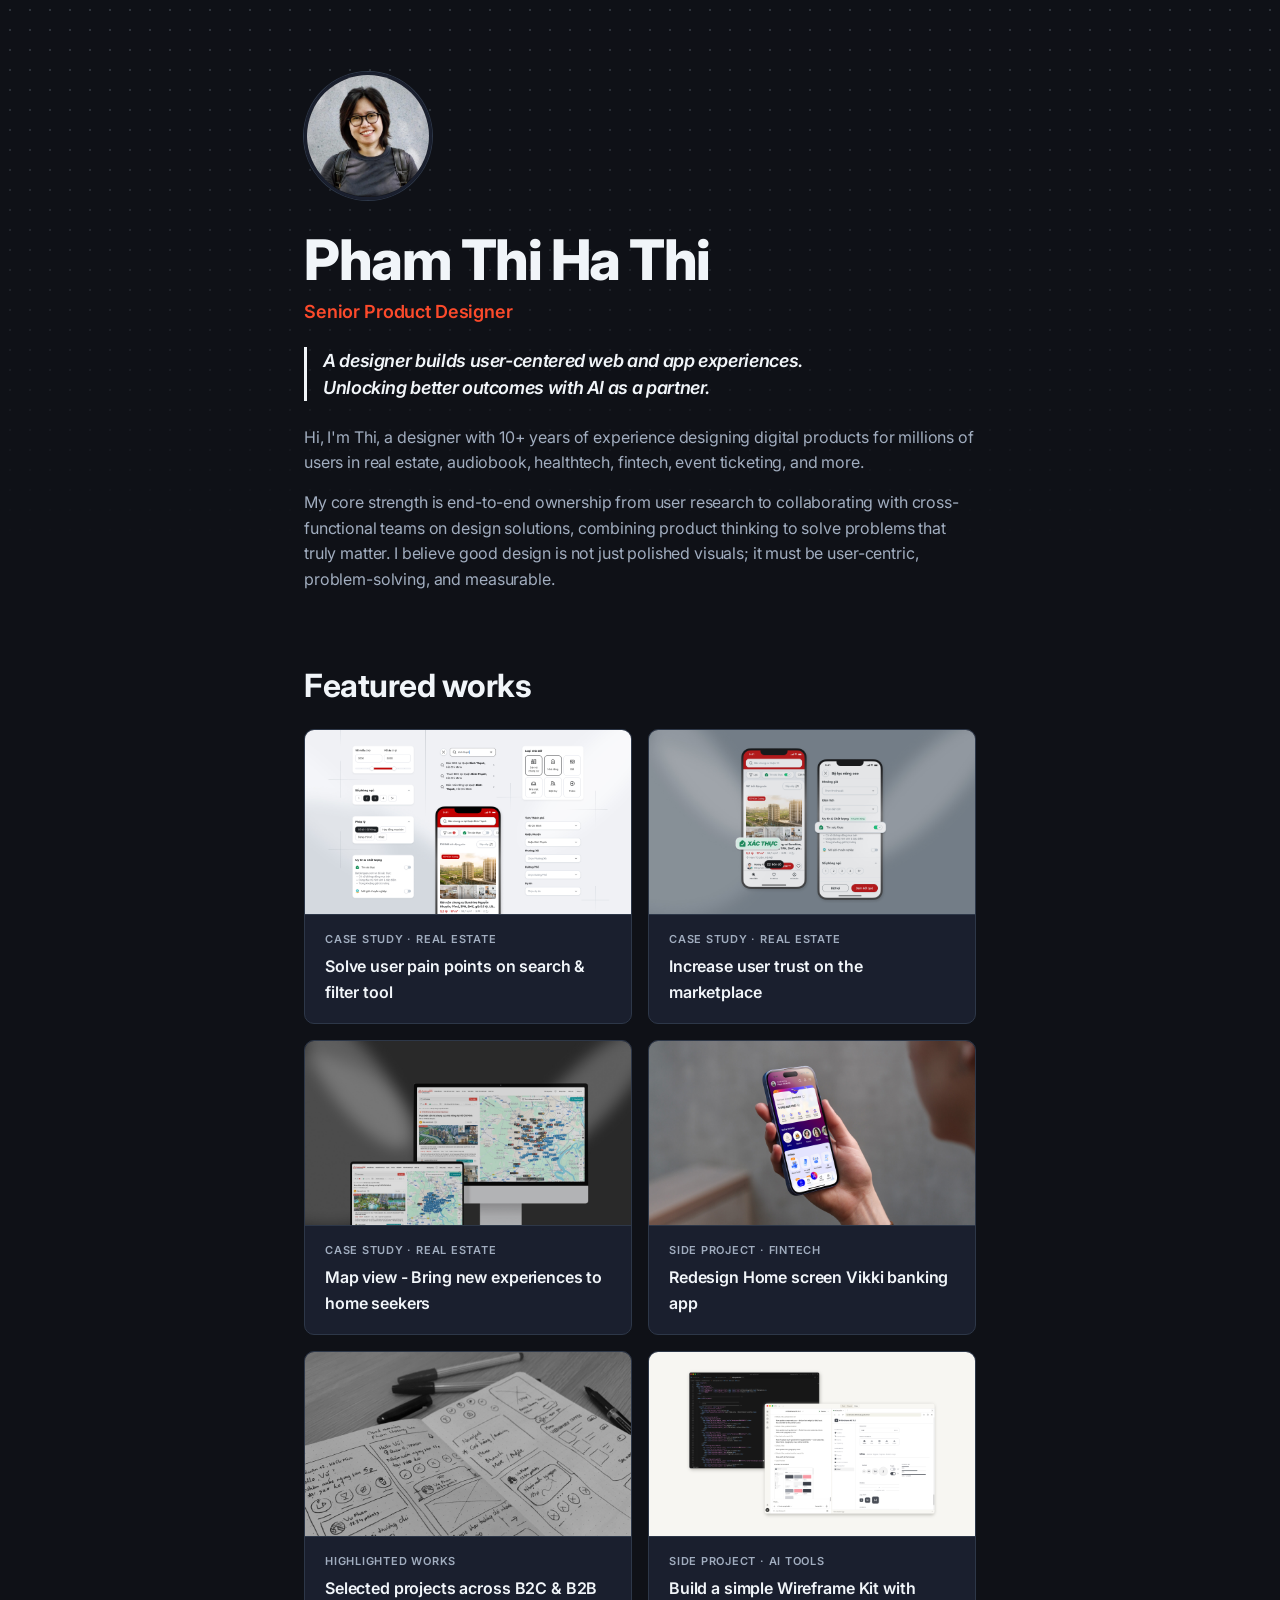
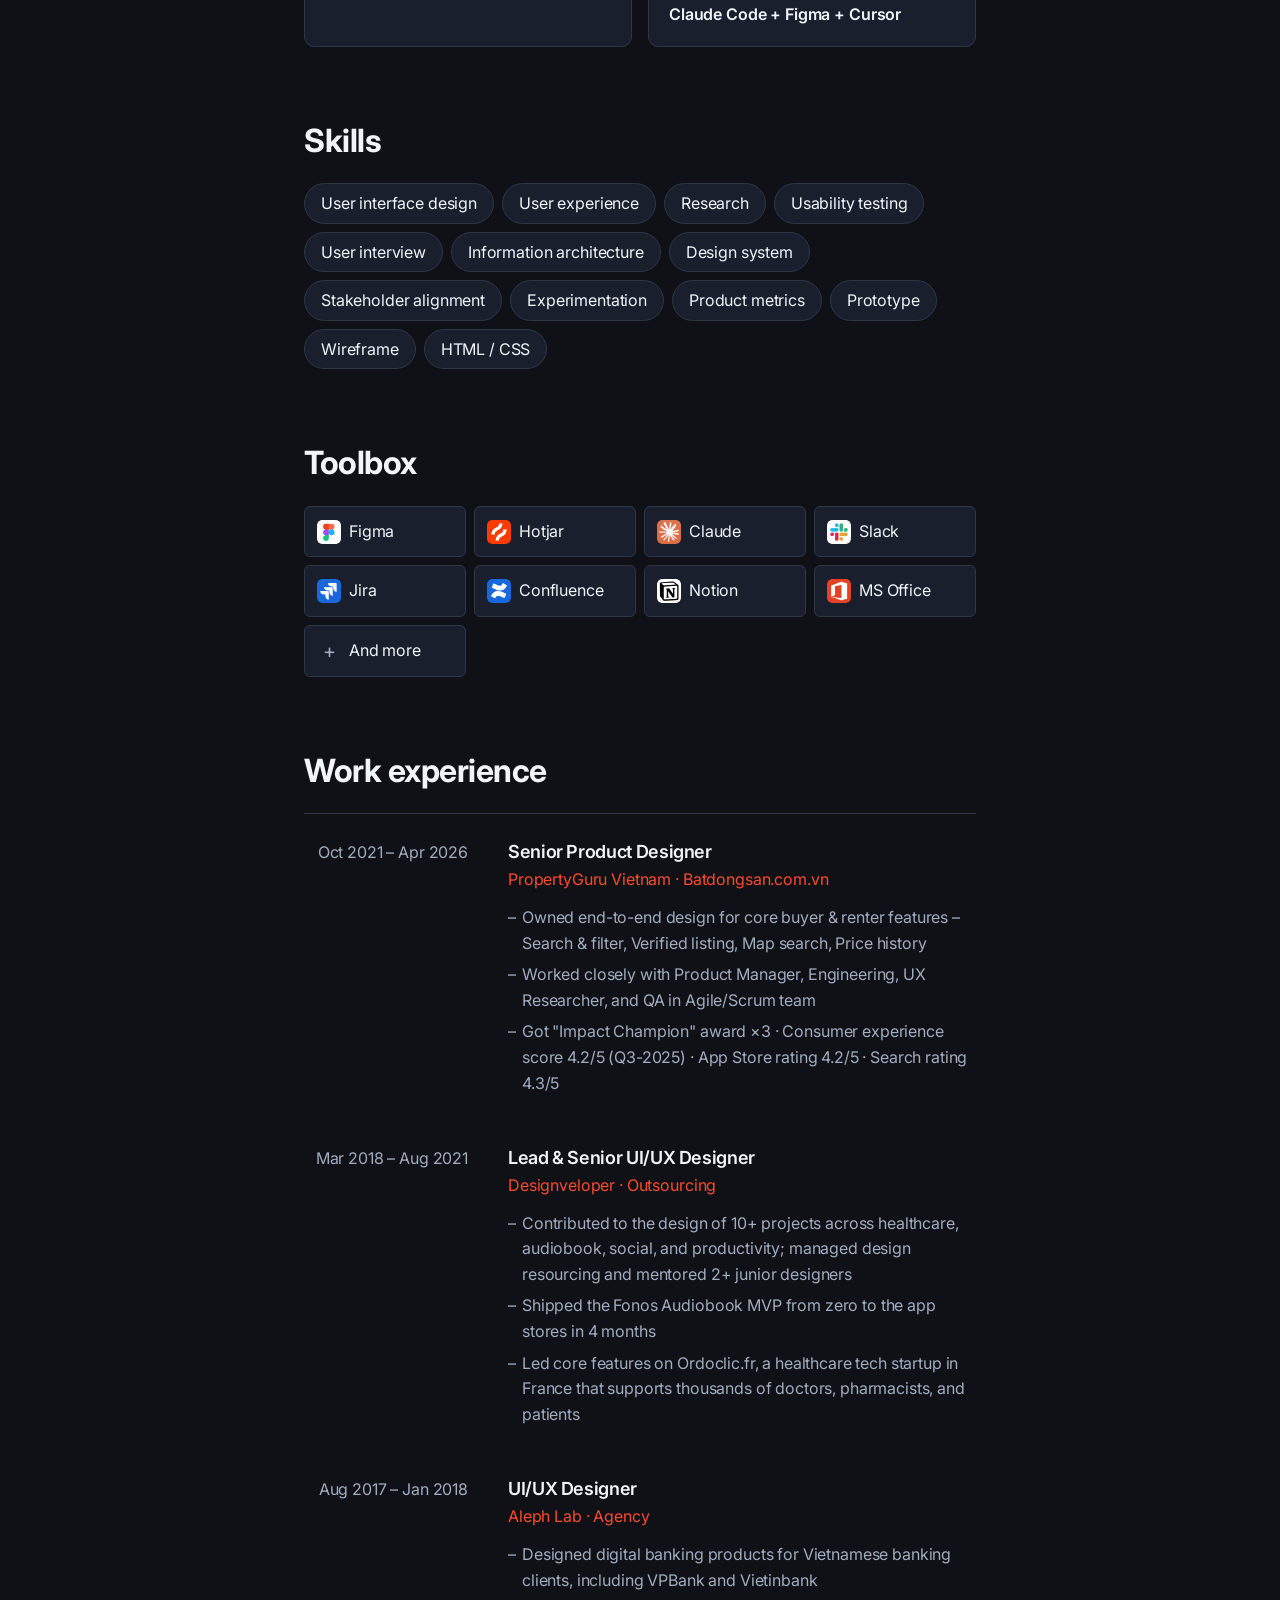
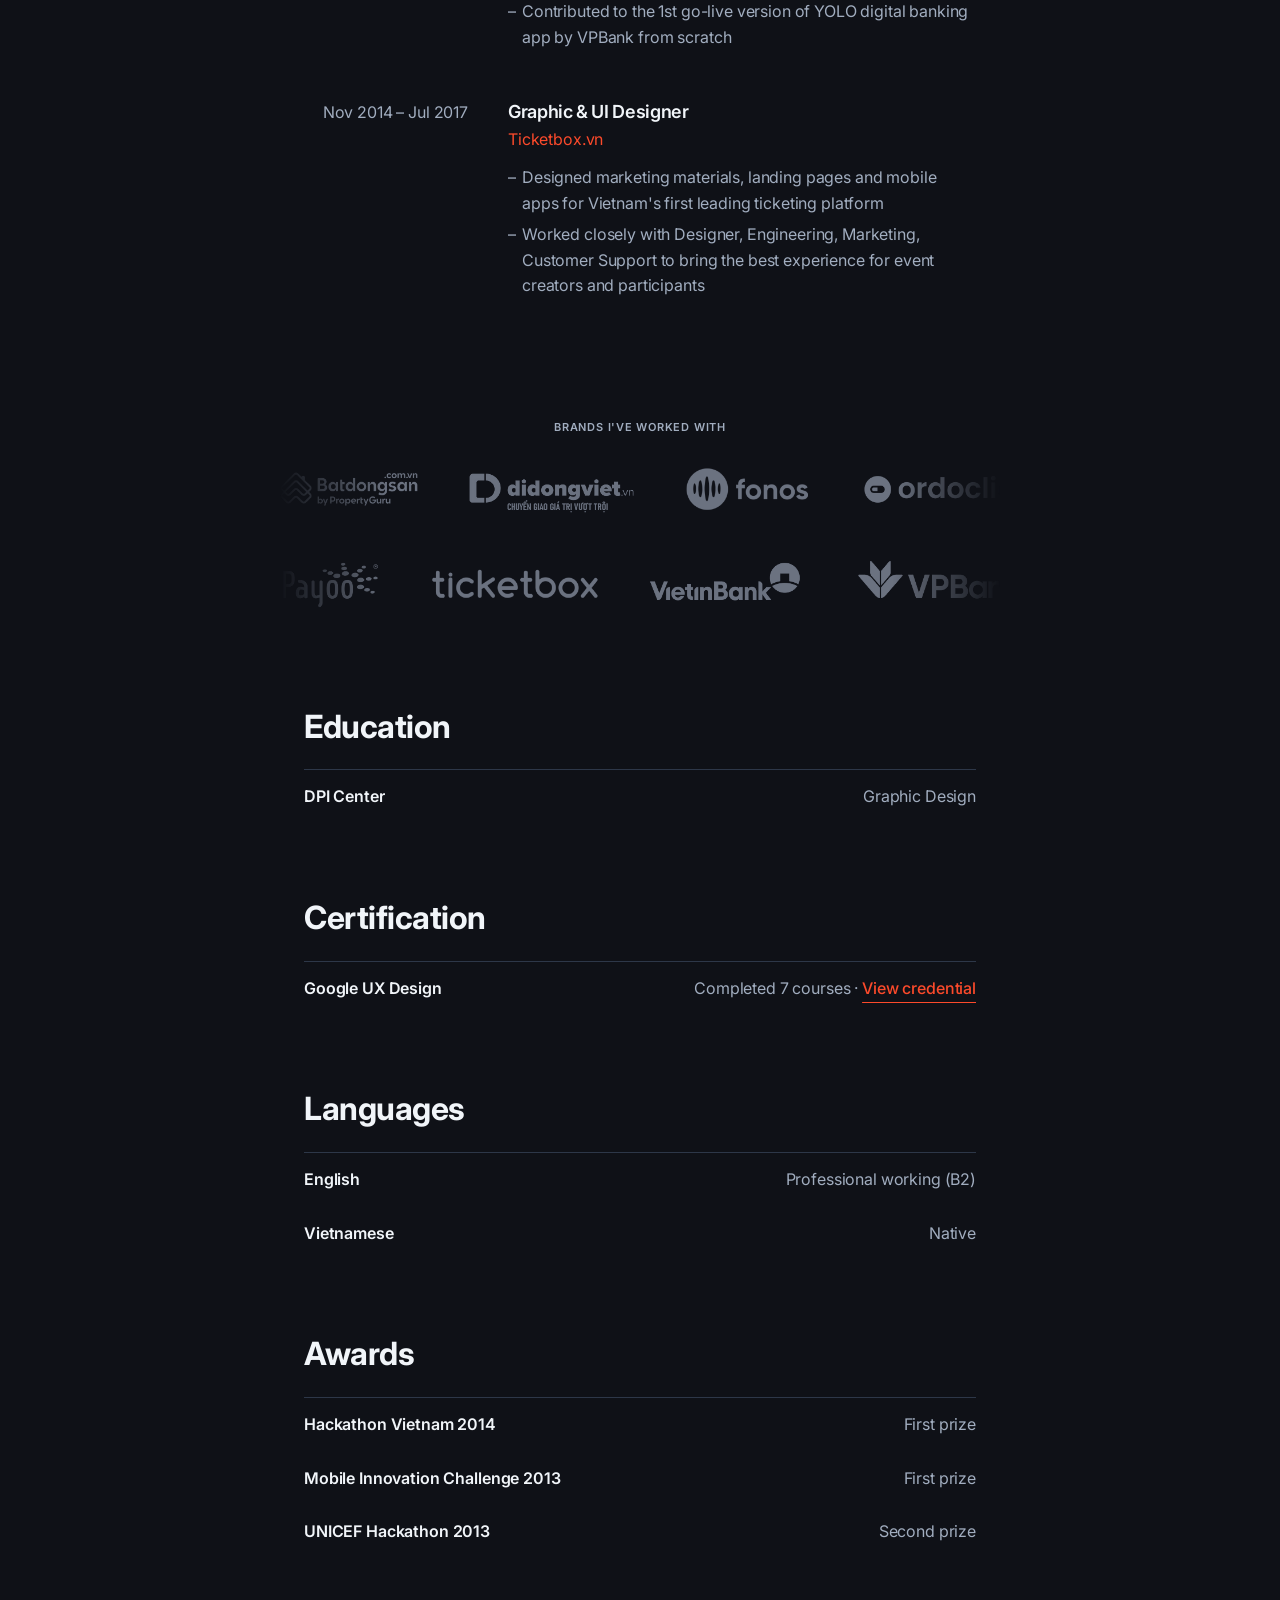
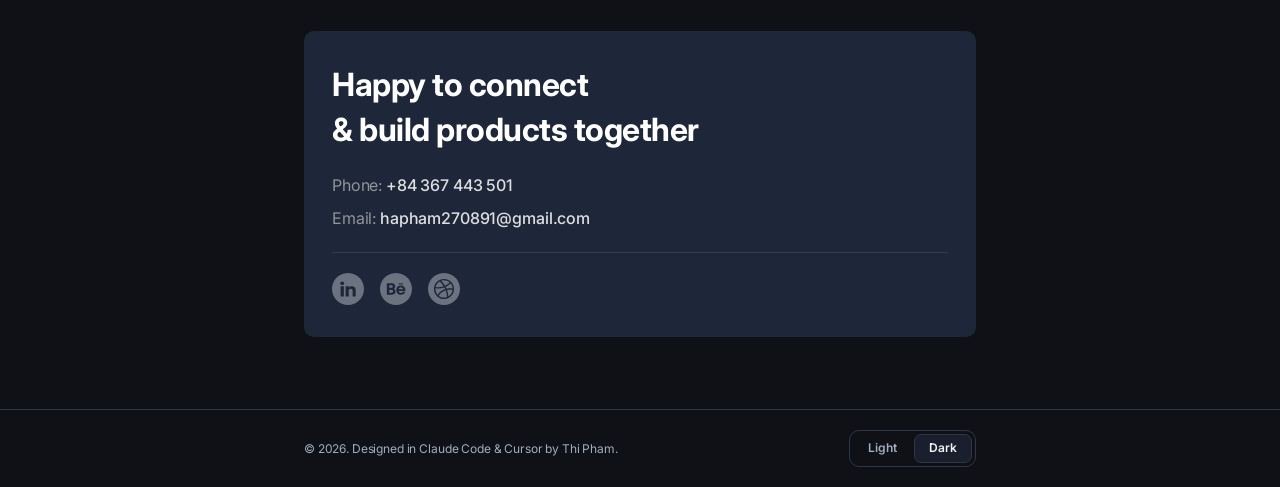
==== commit 37df8074: "Update content" ====
--- a/index.html
+++ b/index.html
@@ -202,7 +202,7 @@
               <p class="experience-role">Senior Product Designer</p>
               <p class="experience-company">PropertyGuru Vietnam · Batdongsan.com.vn</p>
               <ul class="experience-bullets">
-                <li>Owned end-to-end design for core buyer &amp; renter journeys &ndash; Search &amp; filter, Verified listing, Map search, Price history &ndash; from user research and problem framing through launch and post-launch measurement</li>
+                <li>Owned end-to-end design for core buyer &amp; renter features &ndash; Search &amp; filter, Verified listing, Map search, Price history</li>
                 <li>Worked closely with Product Manager, Engineering, UX Researcher, and QA in Agile/Scrum team</li>
                 <li>Got "Impact Champion" award ×3 · Consumer experience score 4.2/5 (Q3-2025) · App Store rating 4.2/5 · Search rating 4.3/5</li>
               </ul>
@@ -217,9 +217,9 @@
               <p class="experience-role">Lead &amp; Senior UI/UX Designer</p>
               <p class="experience-company">Designveloper · Outsourcing</p>
               <ul class="experience-bullets">
-                <li>Contributed to the design across 10+ client's products in healthcare, audiobook, social and productivity; managed design resourcing and mentored 2+ junior designers</li>
+                <li>Contributed to the design of 10+ projects across healthcare, audiobook, social, and productivity; managed design resourcing and mentored 2+ junior designers</li>
                 <li>Shipped the Fonos Audiobook MVP from zero to the app stores in 4 months</li>
-                <li>Led core features on Ordoclic.fr, a healthcare tech startup in France which supports thousands of doctors, pharmacists, and patients</li>
+                <li>Led core features on Ordoclic.fr, a healthcare tech startup in France that supports thousands of doctors, pharmacists, and patients</li>
               </ul>
             </div>
           </div>
@@ -232,7 +232,7 @@
               <p class="experience-role">UI/UX Designer</p>
               <p class="experience-company">Aleph Lab · Agency</p>
               <ul class="experience-bullets">
-                <li>Delivered digital banking products for Vietnamese banking clients including VPBank and Vietinbank</li>
+                <li>Designed digital banking products for Vietnamese banking clients, including VPBank and Vietinbank</li>
                 <li>Contributed to the 1st go-live version of YOLO digital banking app by VPBank from scratch</li>
               </ul>
             </div>
@@ -246,8 +246,8 @@
               <p class="experience-role">Graphic &amp; UI Designer</p>
               <p class="experience-company">Ticketbox.vn</p>
               <ul class="experience-bullets">
-                <li>Shipped marketing materials, landing pages and mobile apps for Vietnam's first leading ticketing platform</li>
-                <li>Worked closely with Engineering, Marketing and Customer Support to improve the end-to-end experience for event participants</li>
+                <li>Designed marketing materials, landing pages and mobile apps for Vietnam's first leading ticketing platform</li>
+                <li>Worked closely with Designer, Engineering, Marketing, Customer Support to bring the best experience for event creators and participants</li>
               </ul>
             </div>
           </div>
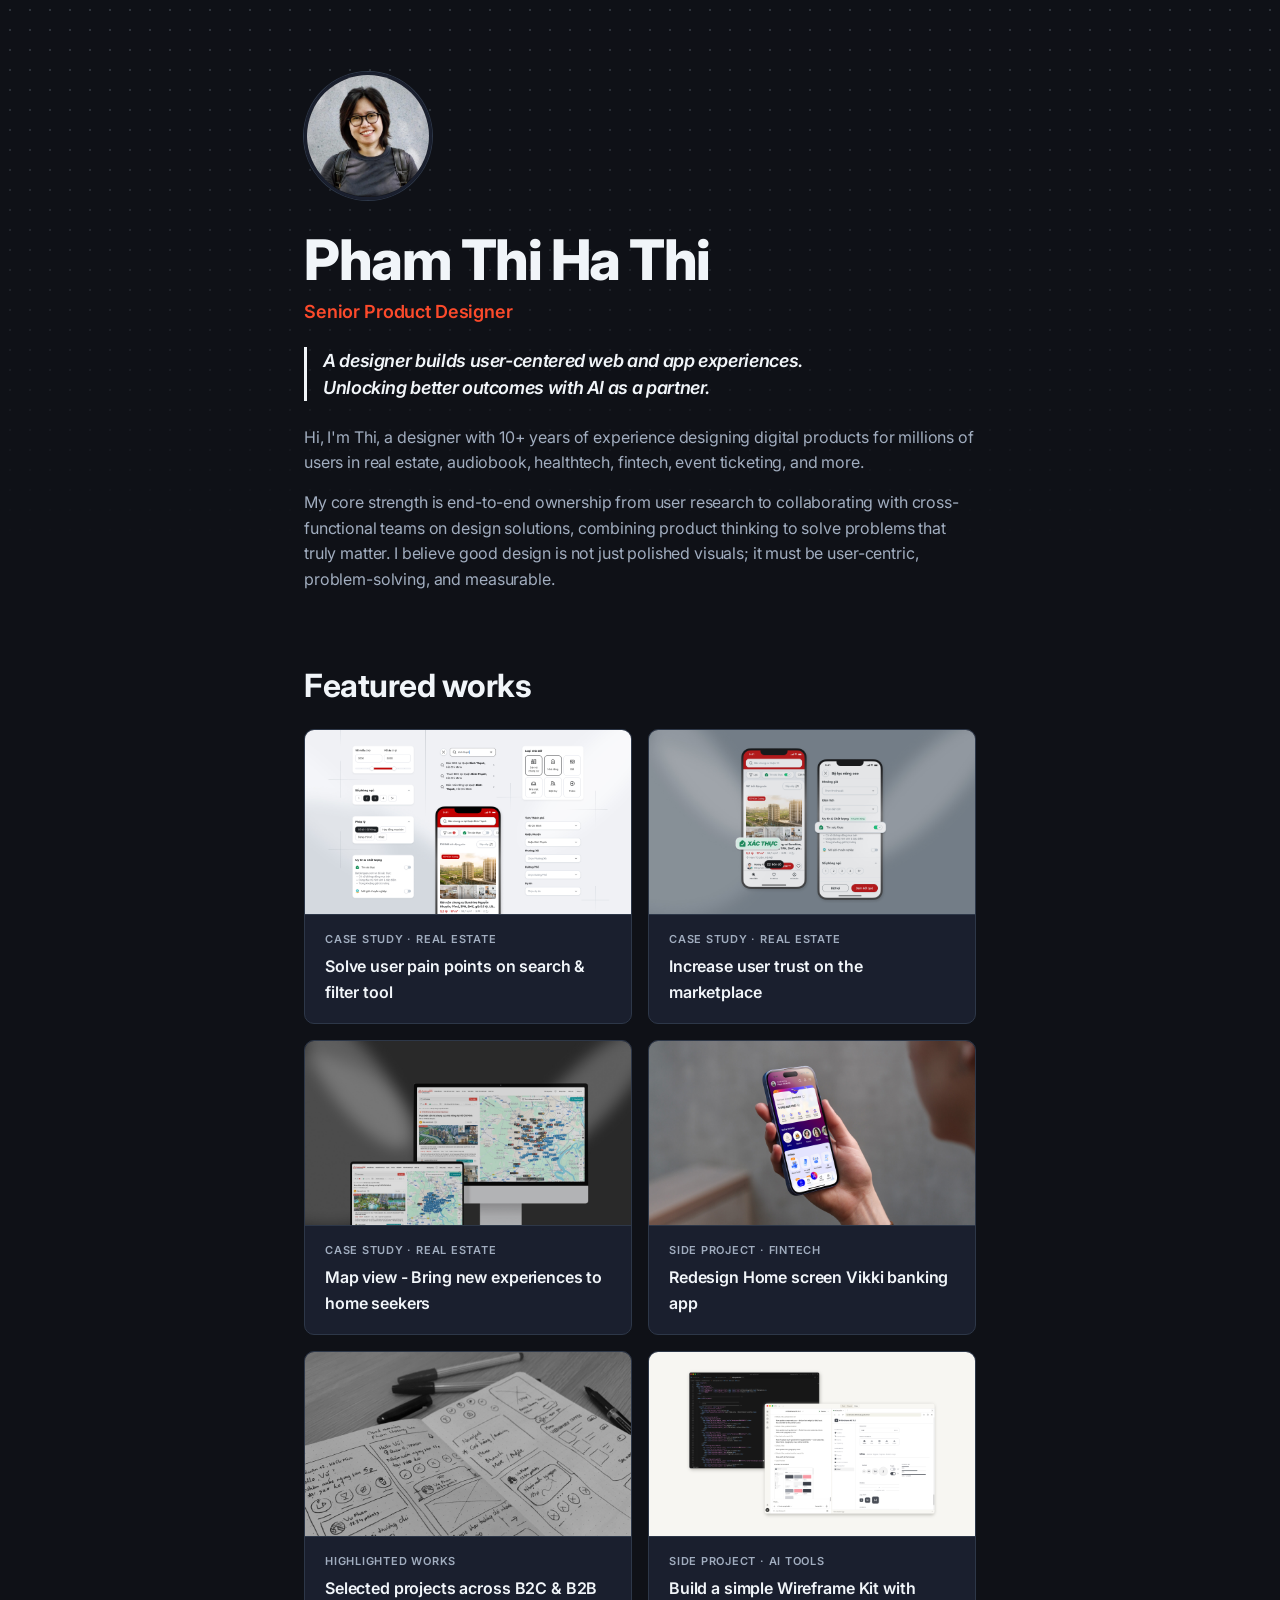
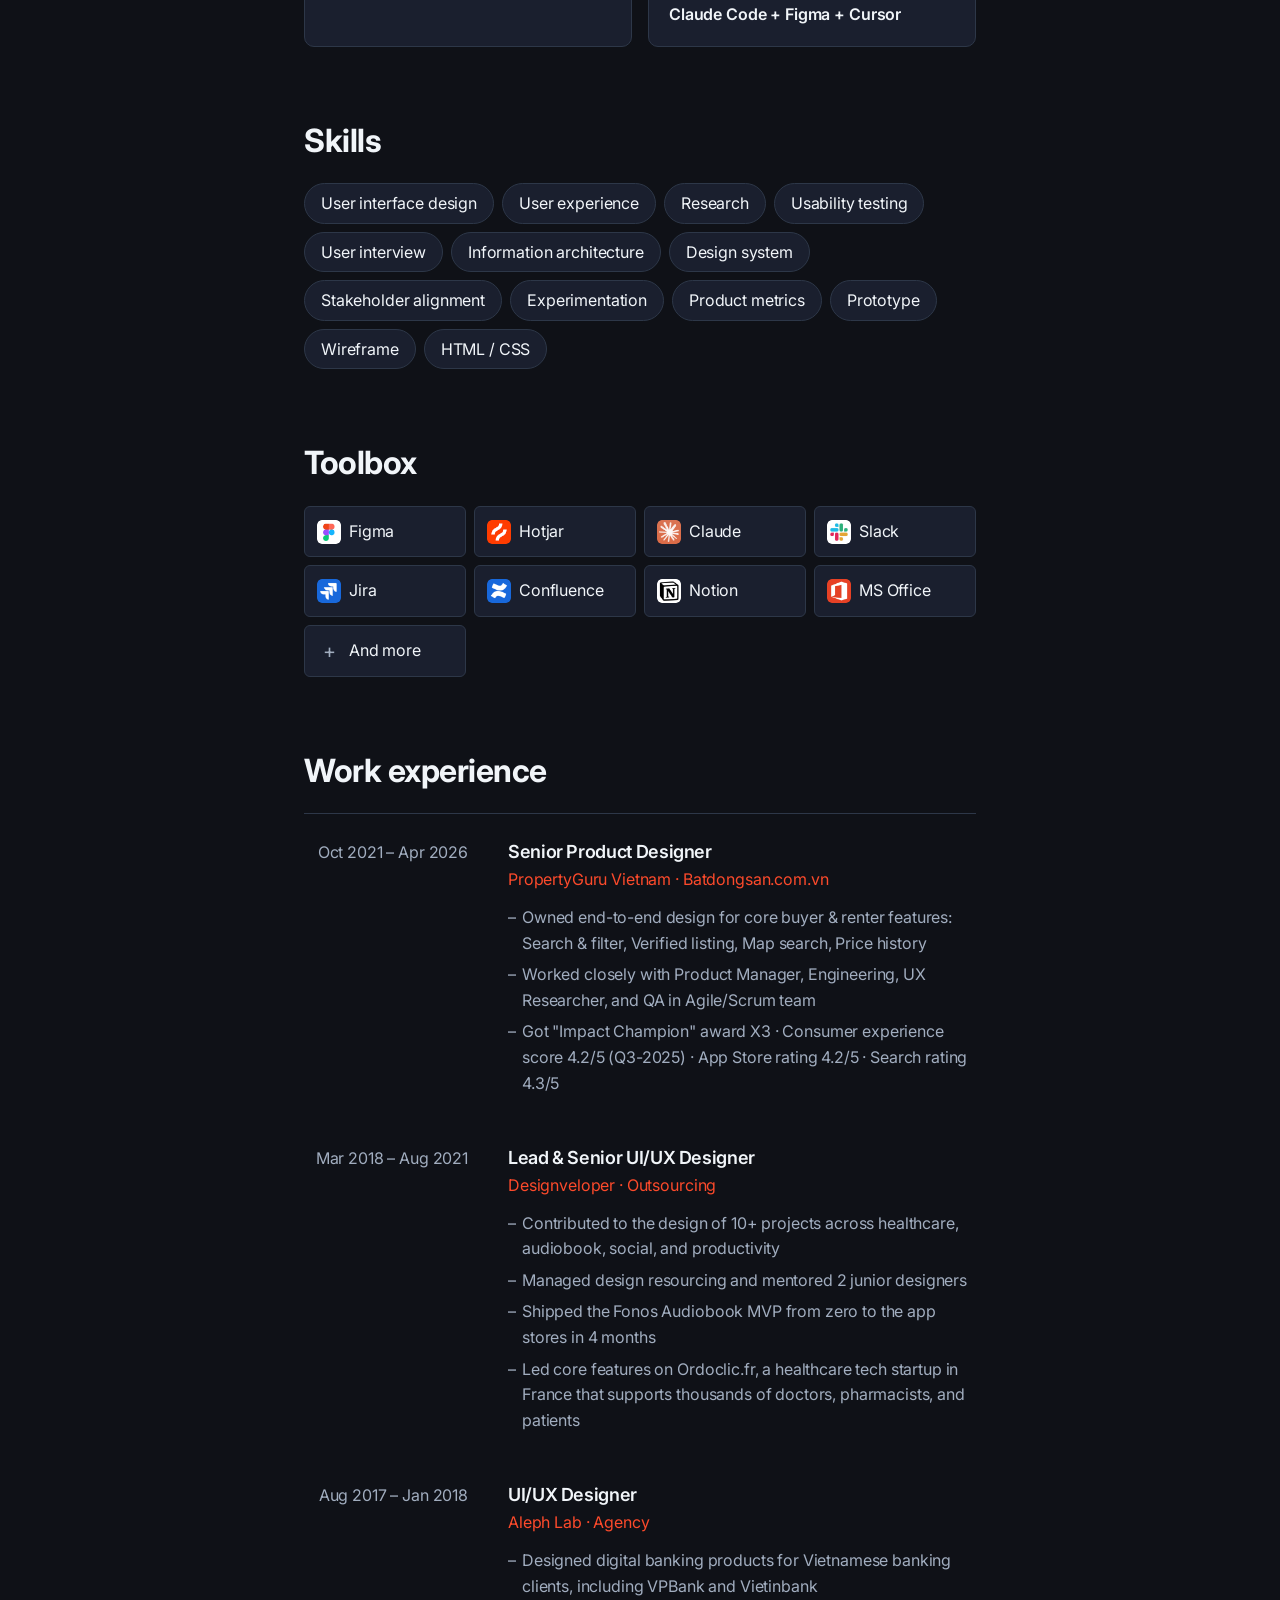
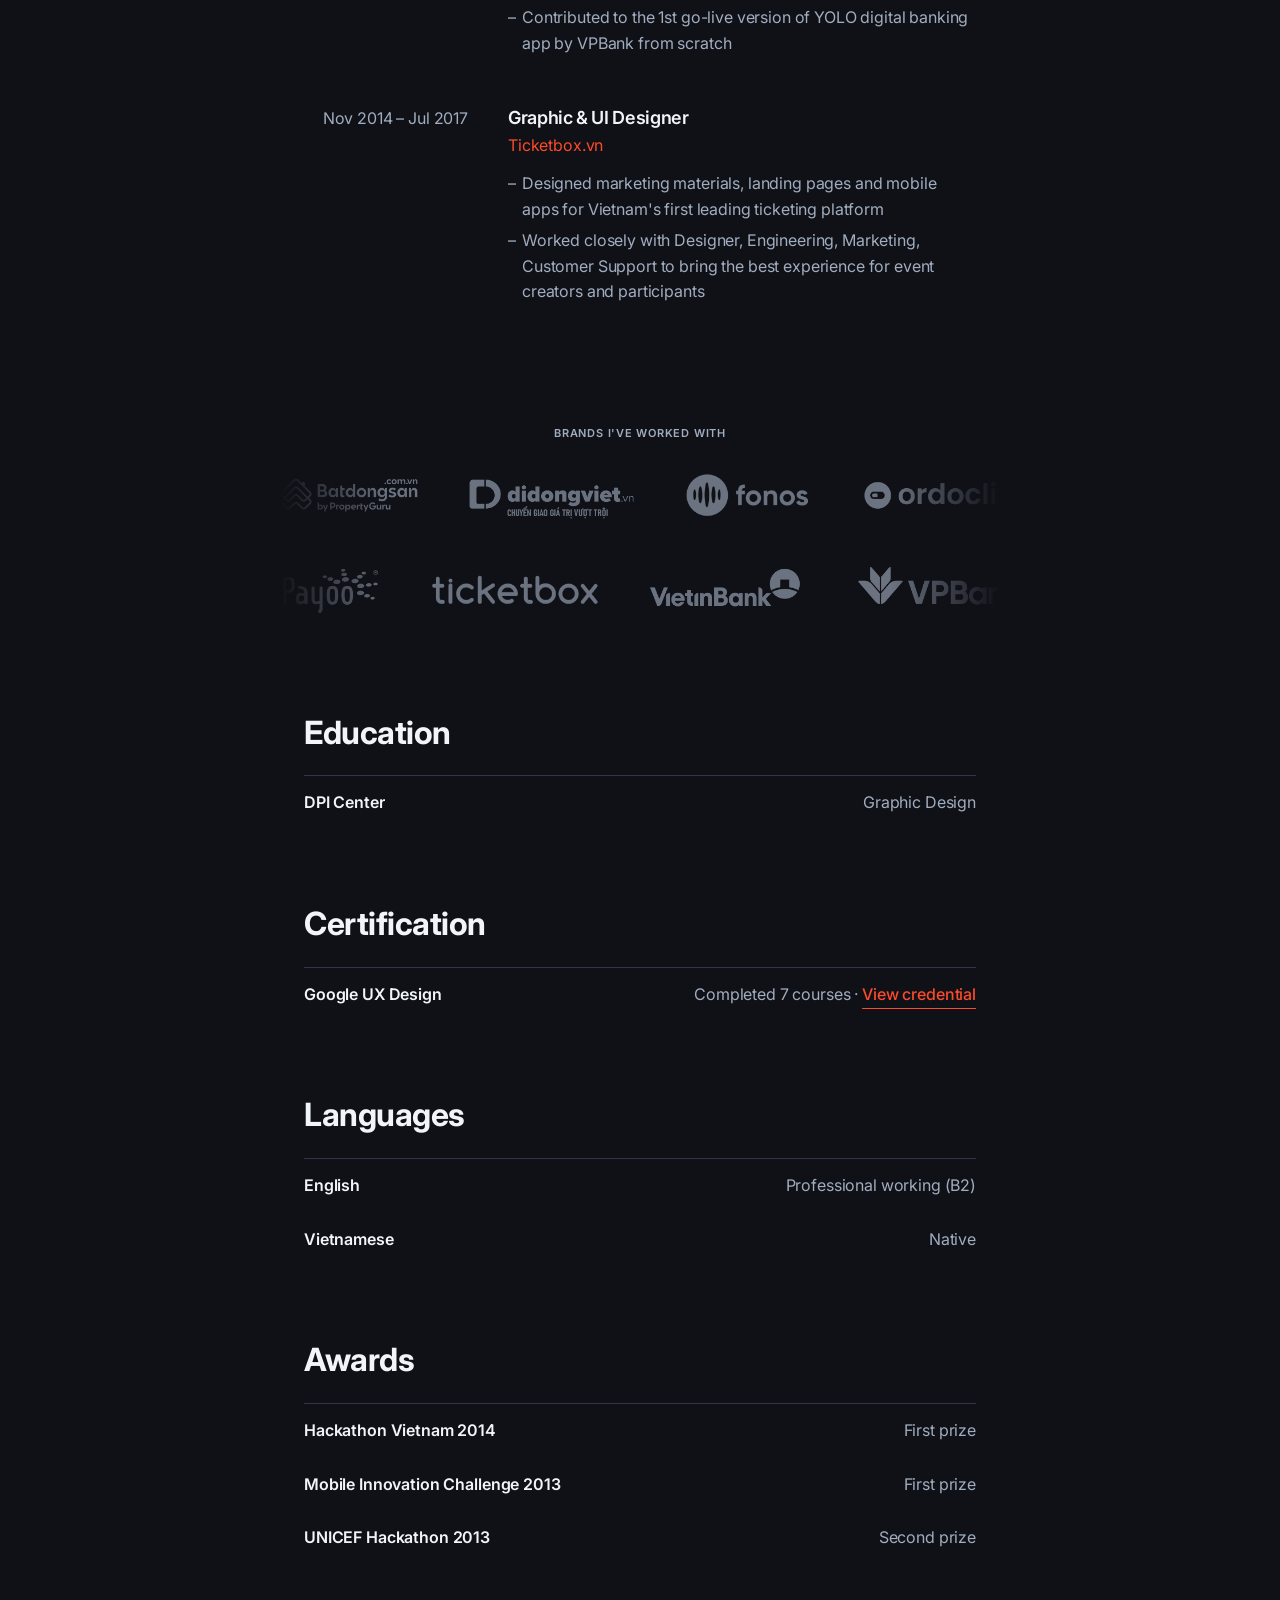
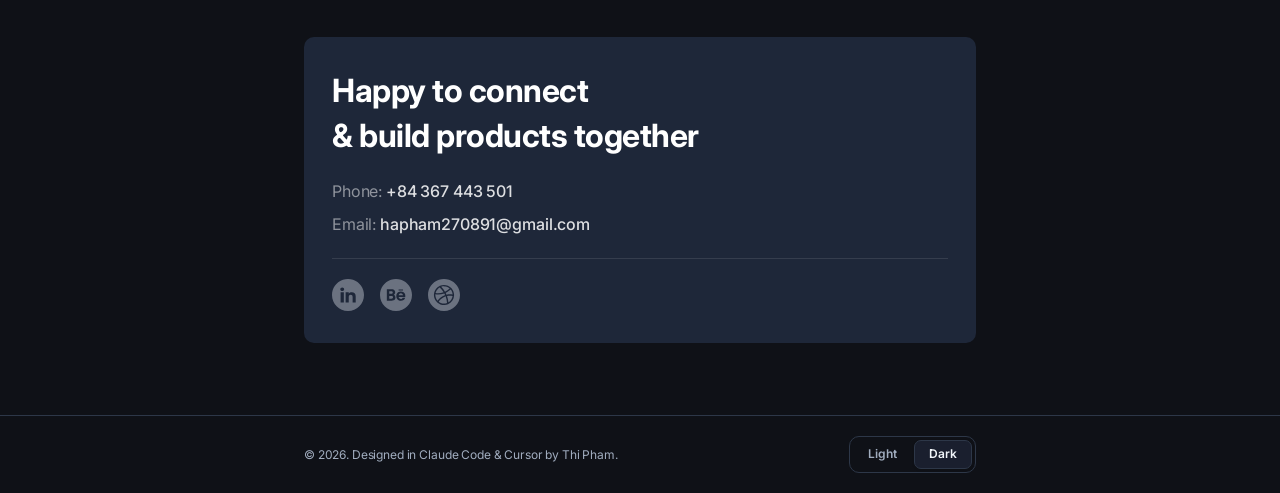
==== commit 6c205a8b: "Update content experience" ====
--- a/index.html
+++ b/index.html
@@ -202,9 +202,9 @@
               <p class="experience-role">Senior Product Designer</p>
               <p class="experience-company">PropertyGuru Vietnam · Batdongsan.com.vn</p>
               <ul class="experience-bullets">
-                <li>Owned end-to-end design for core buyer &amp; renter features &ndash; Search &amp; filter, Verified listing, Map search, Price history</li>
+                <li>Owned end-to-end design for core buyer &amp; renter features: Search &amp; filter, Verified listing, Map search, Price history</li>
                 <li>Worked closely with Product Manager, Engineering, UX Researcher, and QA in Agile/Scrum team</li>
-                <li>Got "Impact Champion" award ×3 · Consumer experience score 4.2/5 (Q3-2025) · App Store rating 4.2/5 · Search rating 4.3/5</li>
+                <li>Got "Impact Champion" award X3 · Consumer experience score 4.2/5 (Q3-2025) · App Store rating 4.2/5 · Search rating 4.3/5</li>
               </ul>
             </div>
           </div>
@@ -217,7 +217,8 @@
               <p class="experience-role">Lead &amp; Senior UI/UX Designer</p>
               <p class="experience-company">Designveloper · Outsourcing</p>
               <ul class="experience-bullets">
-                <li>Contributed to the design of 10+ projects across healthcare, audiobook, social, and productivity; managed design resourcing and mentored 2+ junior designers</li>
+                <li>Contributed to the design of 10+ projects across healthcare, audiobook, social, and productivity</li>
+                <li>Managed design resourcing and mentored 2 junior designers</li>
                 <li>Shipped the Fonos Audiobook MVP from zero to the app stores in 4 months</li>
                 <li>Led core features on Ordoclic.fr, a healthcare tech startup in France that supports thousands of doctors, pharmacists, and patients</li>
               </ul>
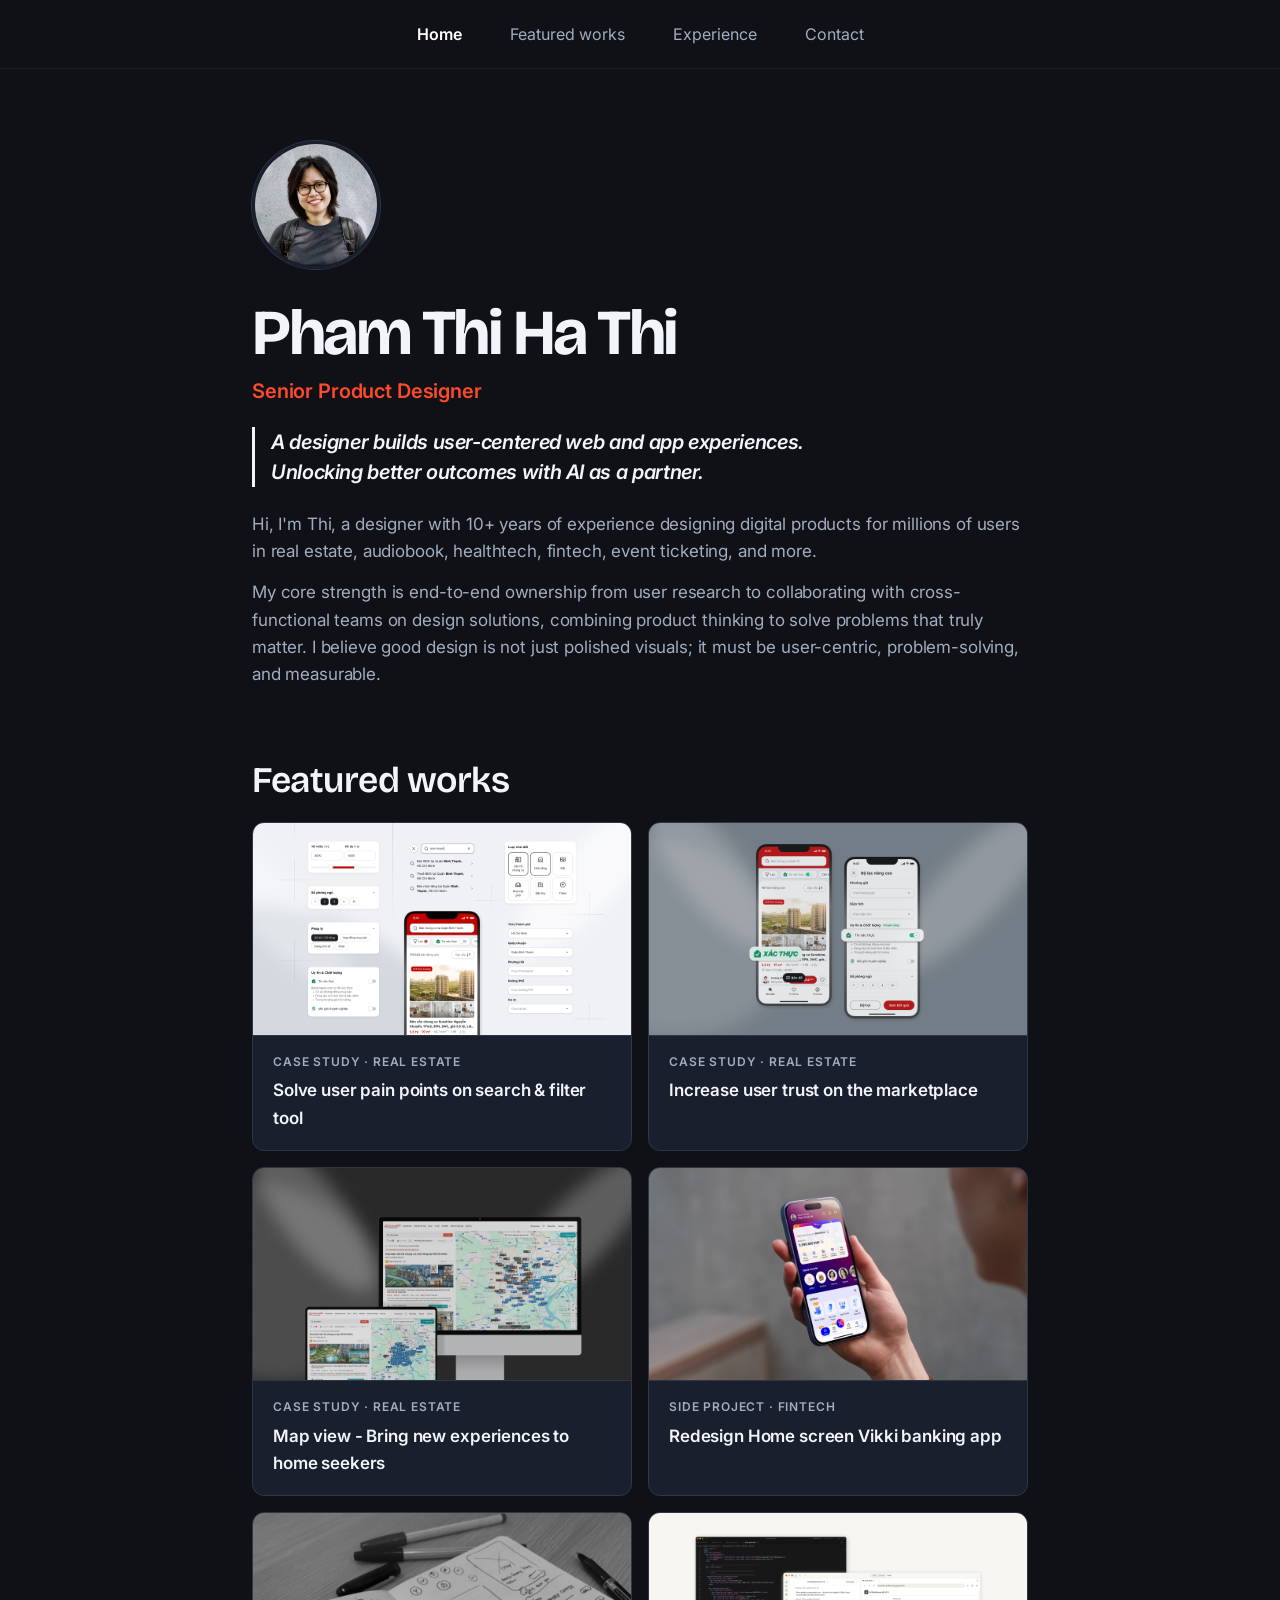
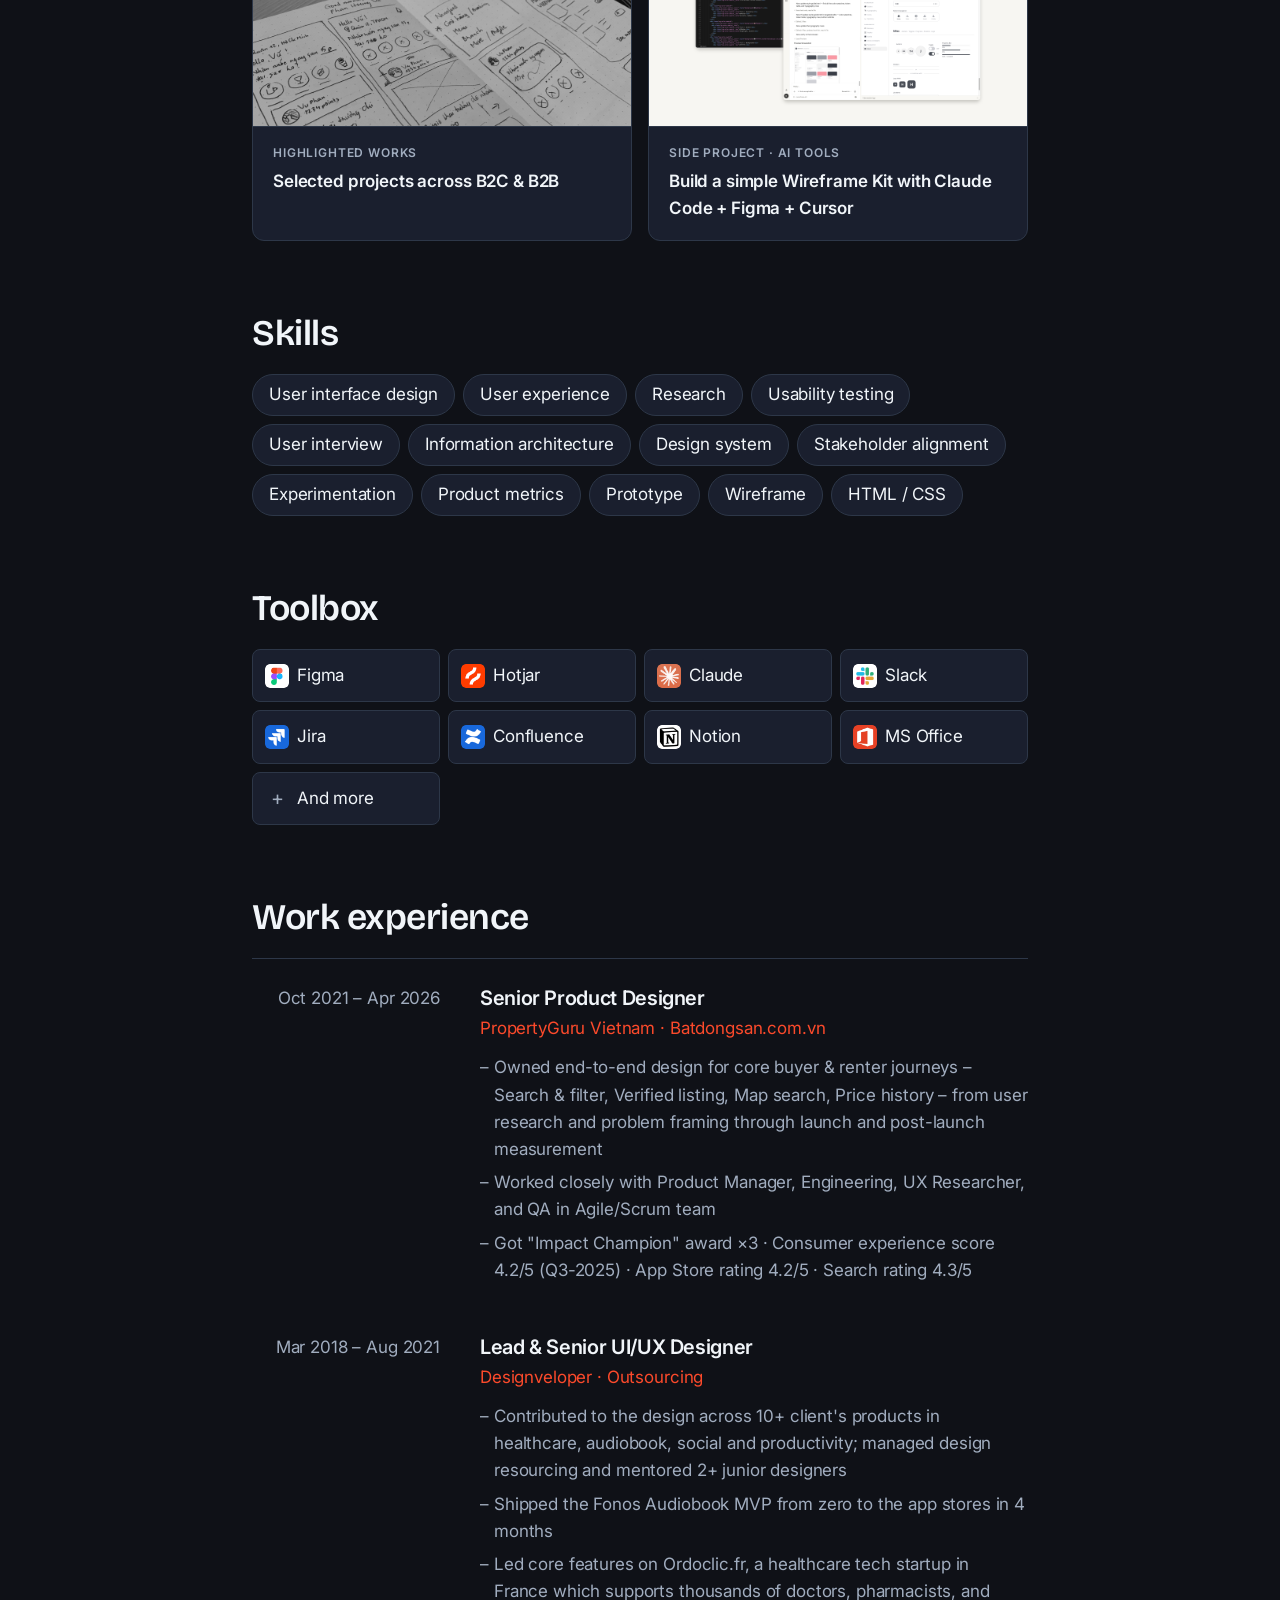
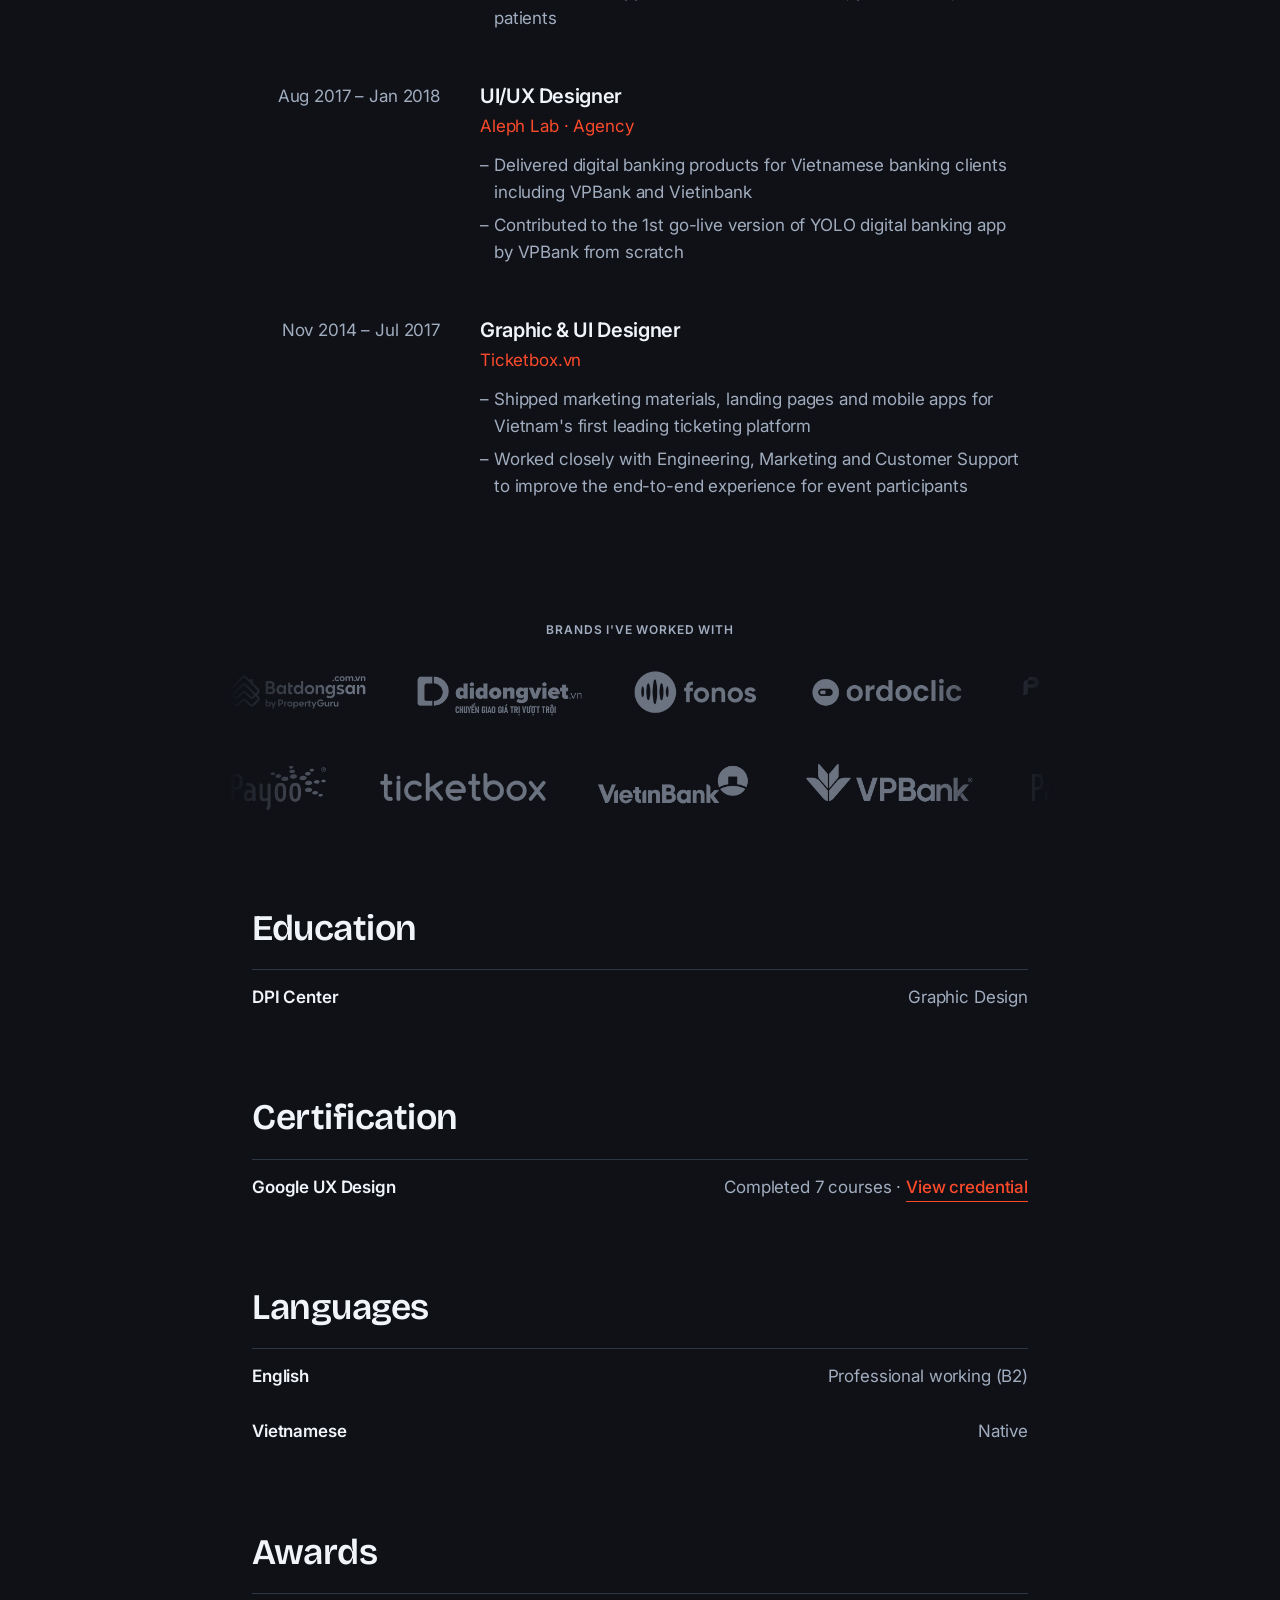
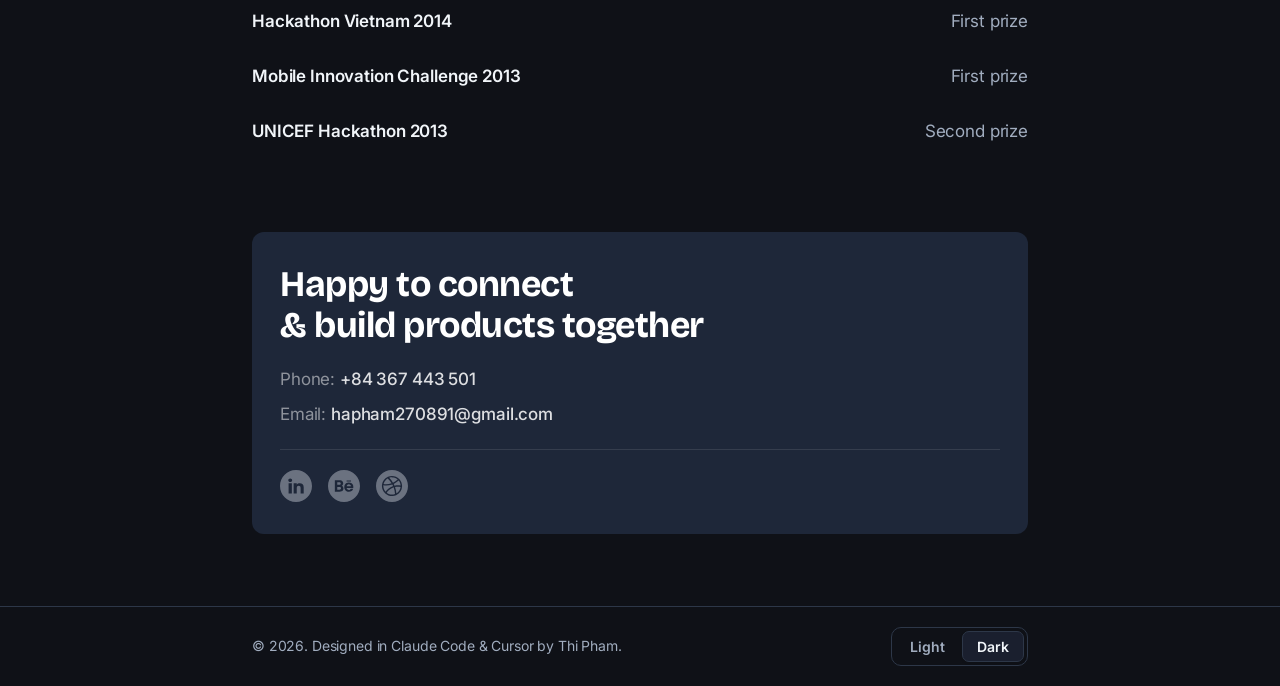
==== commit eeec7cfe: "build nav bar menu" ====
--- a/index.html
+++ b/index.html
@@ -21,12 +21,19 @@
 </head>
 <body>
 
+  <nav class="site-nav" aria-label="Page sections">
+    <button class="site-nav__tab active" data-target="home">Home</button>
+    <button class="site-nav__tab" data-target="featured-works">Featured works</button>
+    <button class="site-nav__tab" data-target="experience">Experience</button>
+    <button class="site-nav__tab" data-target="contact">Contact</button>
+  </nav>
+
   <main>
 
     <div class="container">
 
       <!-- ─── Hero ─────────────────────────────────────────── -->
-      <section class="hero">
+      <section class="hero" id="home">
         <div class="hero-avatar">
           <img src="./images/index/Image_av.jpeg" alt="Pham Thi Ha Thi">
         </div>
@@ -41,7 +48,7 @@
       </section>
 
       <!-- ─── Featured Works ────────────────────────────────── -->
-      <section class="section">
+      <section class="section" id="featured-works">
         <p class="section-label">Featured works</p>
         <div class="projects-grid">
 
@@ -190,7 +197,7 @@
       </section>
 
       <!-- ─── Experience ─────────────────────────────────────── -->
-      <section class="section">
+      <section class="section" id="experience">
         <p class="section-label">Work experience</p>
         <div class="experience-list">
 
@@ -202,9 +209,9 @@
               <p class="experience-role">Senior Product Designer</p>
               <p class="experience-company">PropertyGuru Vietnam · Batdongsan.com.vn</p>
               <ul class="experience-bullets">
-                <li>Owned end-to-end design for core buyer &amp; renter features: Search &amp; filter, Verified listing, Map search, Price history</li>
+                <li>Owned end-to-end design for core buyer &amp; renter journeys &ndash; Search &amp; filter, Verified listing, Map search, Price history &ndash; from user research and problem framing through launch and post-launch measurement</li>
                 <li>Worked closely with Product Manager, Engineering, UX Researcher, and QA in Agile/Scrum team</li>
-                <li>Got "Impact Champion" award X3 · Consumer experience score 4.2/5 (Q3-2025) · App Store rating 4.2/5 · Search rating 4.3/5</li>
+                <li>Got "Impact Champion" award ×3 · Consumer experience score 4.2/5 (Q3-2025) · App Store rating 4.2/5 · Search rating 4.3/5</li>
               </ul>
             </div>
           </div>
@@ -217,10 +224,9 @@
               <p class="experience-role">Lead &amp; Senior UI/UX Designer</p>
               <p class="experience-company">Designveloper · Outsourcing</p>
               <ul class="experience-bullets">
-                <li>Contributed to the design of 10+ projects across healthcare, audiobook, social, and productivity</li>
-                <li>Managed design resourcing and mentored 2 junior designers</li>
+                <li>Contributed to the design across 10+ client's products in healthcare, audiobook, social and productivity; managed design resourcing and mentored 2+ junior designers</li>
                 <li>Shipped the Fonos Audiobook MVP from zero to the app stores in 4 months</li>
-                <li>Led core features on Ordoclic.fr, a healthcare tech startup in France that supports thousands of doctors, pharmacists, and patients</li>
+                <li>Led core features on Ordoclic.fr, a healthcare tech startup in France which supports thousands of doctors, pharmacists, and patients</li>
               </ul>
             </div>
           </div>
@@ -233,7 +239,7 @@
               <p class="experience-role">UI/UX Designer</p>
               <p class="experience-company">Aleph Lab · Agency</p>
               <ul class="experience-bullets">
-                <li>Designed digital banking products for Vietnamese banking clients, including VPBank and Vietinbank</li>
+                <li>Delivered digital banking products for Vietnamese banking clients including VPBank and Vietinbank</li>
                 <li>Contributed to the 1st go-live version of YOLO digital banking app by VPBank from scratch</li>
               </ul>
             </div>
@@ -247,8 +253,8 @@
               <p class="experience-role">Graphic &amp; UI Designer</p>
               <p class="experience-company">Ticketbox.vn</p>
               <ul class="experience-bullets">
-                <li>Designed marketing materials, landing pages and mobile apps for Vietnam's first leading ticketing platform</li>
-                <li>Worked closely with Designer, Engineering, Marketing, Customer Support to bring the best experience for event creators and participants</li>
+                <li>Shipped marketing materials, landing pages and mobile apps for Vietnam's first leading ticketing platform</li>
+                <li>Worked closely with Engineering, Marketing and Customer Support to improve the end-to-end experience for event participants</li>
               </ul>
             </div>
           </div>
@@ -356,7 +362,7 @@
       </section>
 
       <!-- ─── Contact ────────────────────────────────────────── -->
-      <div class="contact-card">
+      <div class="contact-card" id="contact">
         <p class="contact-heading">Happy to connect<br>& build products together</p>
         <div class="contact-rows">
           <p class="contact-row">Phone: <a href="tel:+84367443501">+84 367 443 501</a></p>
--- a/style.css
+++ b/style.css
@@ -1,5 +1,5 @@
 /* ─── Fonts ──────────────────────────────────────────────────── */
-@import url('https://fonts.googleapis.com/css2?family=Inter:wght@400;500;600;700;800&display=swap');
+@import url('https://fonts.googleapis.com/css2?family=Bricolage+Grotesque:wght@400;500;600;700;800&family=Inter:wght@400;500;600;700;800&display=swap');
 
 /* ─── Tokens ─────────────────────────────────────────────────── */
 :root {
@@ -12,13 +12,25 @@
   --color-border-gray: #e5e7eb;
   --color-rocket-red: #fc4a2b;
 
-  --font: 'Inter', ui-sans-serif, system-ui, -apple-system, sans-serif;
-
-  --radius-sm: 6px;
-  --radius-md: 10px;
+  --font:         'Inter', ui-sans-serif, system-ui, -apple-system, sans-serif;
+  --font-heading: 'Bricolage Grotesque', ui-sans-serif, system-ui, sans-serif;
+
+  --radius-sm: 8px;
+  --radius-md: 12px;
   --radius-full: 9999px;
 
   --shadow-card: rgba(0,0,0,0.08) 0px 4px 12px, rgba(75,85,99,0.15) 0px 0px 0px 1px;
+
+  /* ─── Type scale ─────────────────────────────────────────── */
+  --fs-eyebrow:      12px;
+  --fs-xs:           14px;
+  --fs-sm:           16px;
+  --fs-body:         17px;
+  --fs-lg:           20px;
+  --fs-h2:           clamp(20px, 5.5vw, 26px);
+  --fs-h1:           clamp(26px, 7.5vw, 36px);
+  --fs-hero-mobile:  clamp(36px, 11vw, 48px);
+  --fs-hero-desktop: clamp(48px, 8vw, 64px);
 }
 
 /* ─── Dark theme ──────────────────────────────────────────────── */
@@ -33,8 +45,10 @@
 }
 
 [data-theme="dark"] body {
+  background-color: var(--color-ash-gray);
   background-image:
-    linear-gradient(to bottom, rgba(15,17,23,0) 0%, #0f1117 560px),
+    radial-gradient(circle at var(--sx, -300px) var(--sy, -300px),
+      transparent 0%, transparent 130px, var(--color-ash-gray) 160px),
     radial-gradient(circle, #2E343C 1px, transparent 1px);
 }
 
@@ -61,17 +75,19 @@
 
 body {
   font-family: var(--font);
-  font-size: 16px;
+  font-size: var(--fs-body);
   line-height: 1.6;
   letter-spacing: -0.14px;
   color: var(--color-slate-blue);
-  background-color: var(--color-ash-gray);
+  background-color: var(--color-ghost-white);
   transition: color 0.2s, background-color 0.2s, background-image 0.2s;
   background-image:
-    linear-gradient(to bottom, rgba(255,255,255,0) 0%, #ffffff 560px),
+    radial-gradient(circle at var(--sx, -300px) var(--sy, -300px),
+      transparent 0%, transparent 130px, var(--color-ghost-white) 160px),
     radial-gradient(circle, #d0d0d0 1px, transparent 1px);
   background-size: 100% 100%, 20px 20px;
   background-repeat: no-repeat, repeat;
+  background-attachment: fixed, fixed;
   -webkit-font-smoothing: antialiased;
 }
 
@@ -82,7 +98,7 @@
 
 strong {
   color: var(--color-graphite);
-  font-weight: 700;
+  font-weight: 600;
 }
 
 img {
@@ -97,7 +113,7 @@
 /* ─── Layout ─────────────────────────────────────────────────── */
 .container {
   width: 100%;
-  max-width: 720px;
+  max-width: 824px;
   margin: 0 auto;
   padding: 0 24px;
 }
@@ -113,10 +129,11 @@
 }
 
 .section-label {
-  font-size: 32px;
-  font-weight: 700;
+  font-family: var(--font-heading);
+  font-size: var(--fs-h1);
+  font-weight: 600;
   letter-spacing: -0.48px;
-  line-height: 1.4;
+  line-height: 1.15;
   color: var(--color-graphite);
   margin-bottom: 20px;
 }
@@ -160,9 +177,10 @@
 }
 
 .hero-name {
-  font-size: 42px;
-  font-weight: 800;
-  letter-spacing: -1.47px;
+  font-family: var(--font-heading);
+  font-size: var(--fs-hero-mobile);
+  font-weight: 700;
+  letter-spacing: -2.5px;
   line-height: 1;
   color: var(--color-graphite);
   margin-bottom: 10px;
@@ -170,7 +188,7 @@
 }
 
 .hero-role {
-  font-size: 18px;
+  font-size: var(--fs-lg);
   font-weight: 600;
   line-height: 1.6;
   letter-spacing: -0.14px;
@@ -182,7 +200,7 @@
   border-left: 3px solid var(--color-graphite);
   padding-left: 16px;
   margin: 0 0 24px;
-  font-size: 18px;
+  font-size: var(--fs-lg);
   font-weight: 600;
   font-style: italic;
   line-height: 1.5;
@@ -191,7 +209,7 @@
 }
 
 .hero-bio {
-  font-size: 16px;
+  font-size: var(--fs-body);
   line-height: 1.6;
   letter-spacing: -0.14px;
   color: var(--color-slate-blue);
@@ -235,7 +253,7 @@
 }
 
 .project-card-eyebrow {
-  font-size: 11px;
+  font-size: var(--fs-eyebrow);
   font-weight: 600;
   letter-spacing: 0.07em;
   text-transform: uppercase;
@@ -244,7 +262,7 @@
 }
 
 .project-card-title {
-  font-size: 16px;
+  font-size: var(--fs-body);
   font-weight: 600;
   letter-spacing: -0.14px;
   line-height: 1.6;
@@ -263,7 +281,7 @@
   border: 1px solid var(--color-border-gray);
   border-radius: var(--radius-full);
   padding: 8px 16px;
-  font-size: 16px;
+  font-size: var(--fs-body);
   color: var(--color-graphite);
   line-height: 1.4;
   white-space: nowrap;
@@ -304,7 +322,7 @@
 }
 
 .tool-name {
-  font-size: 16px;
+  font-size: var(--fs-body);
   line-height: 1.6;
   letter-spacing: -0.14px;
   color: var(--color-graphite);
@@ -326,7 +344,7 @@
 }
 
 .experience-period {
-  font-size: 16px;
+  font-size: var(--fs-body);
   line-height: 1.6;
   letter-spacing: -0.14px;
   color: var(--color-light-gray);
@@ -334,7 +352,7 @@
 }
 
 .experience-role {
-  font-size: 18px;
+  font-size: var(--fs-lg);
   font-weight: 600;
   line-height: 1.5;
   letter-spacing: -0.36px;
@@ -343,7 +361,7 @@
 }
 
 .experience-company {
-  font-size: 16px;
+  font-size: var(--fs-body);
   line-height: 1.6;
   letter-spacing: -0.14px;
   color: var(--color-rocket-red);
@@ -357,7 +375,7 @@
 }
 
 .experience-bullets li {
-  font-size: 16px;
+  font-size: var(--fs-body);
   line-height: 1.6;
   letter-spacing: -0.14px;
   color: var(--color-slate-blue);
@@ -390,7 +408,7 @@
 }
 
 .simple-list-name {
-  font-size: 16px;
+  font-size: var(--fs-body);
   font-weight: 600;
   line-height: 1.6;
   letter-spacing: -0.14px;
@@ -398,7 +416,7 @@
 }
 
 .simple-list-detail {
-  font-size: 16px;
+  font-size: var(--fs-body);
   line-height: 1.6;
   letter-spacing: -0.14px;
   color: var(--color-light-gray);
@@ -424,10 +442,11 @@
 }
 
 .contact-heading {
-  font-size: 32px;
+  font-family: var(--font-heading);
+  font-size: var(--fs-h1);
   font-weight: 700;
   letter-spacing: -0.48px;
-  line-height: 1.4;
+  line-height: 1.15;
   color: #ffffff;
   margin-bottom: 20px;
 }
@@ -440,7 +459,7 @@
 }
 
 .contact-row {
-  font-size: 16px;
+  font-size: var(--fs-body);
   line-height: 1.6;
   letter-spacing: -0.14px;
   color: rgba(255, 255, 255, 0.5);
@@ -496,7 +515,7 @@
 }
 
 .footer-copy {
-  font-size: 12px;
+  font-size: var(--fs-xs);
   color: var(--color-light-gray);
 }
 
@@ -516,7 +535,7 @@
   border: 1px solid transparent;
   border-radius: 7px;
   font-family: var(--font);
-  font-size: 12px;
+  font-size: var(--fs-xs);
   font-weight: 600;
   cursor: pointer;
   background: transparent;
@@ -536,7 +555,7 @@
 /* ─── Desktop ────────────────────────────────────────────────── */
 @media (min-width: 768px) {
   .hero-name {
-    font-size: 56px;
+    font-size: var(--fs-hero-desktop);
   }
 
   .projects-grid {
@@ -554,7 +573,7 @@
 
   .experience-item {
     display: grid;
-    grid-template-columns: 164px 1fr;
+    grid-template-columns: 188px 1fr;
     gap: 40px;
     align-items: start;
   }
@@ -579,20 +598,58 @@
 /* ─── Case Study Pages ───────────────────────────────────── */
 /* ═══════════════════════════════════════════════════════════ */
 
-/* Sticky back-to-home button */
+/* ─── Case study nav bar ──────────────────────────────────── */
+body:has(.cs-nav) {
+  padding-top: 49px;
+  scroll-padding-top: 49px;
+}
+
+.cs-nav {
+  position: fixed;
+  top: 0;
+  left: 0;
+  right: 0;
+  z-index: 1000;
+  display: flex;
+  align-items: center;
+  padding: 16px 0;
+  background: var(--color-ghost-white);
+  border-bottom: 1px solid var(--color-border-gray);
+}
+
+[data-theme="dark"] .cs-nav {
+  background: var(--color-ash-gray);
+  border-bottom: 1px solid rgba(255, 255, 255, 0.06);
+}
+
+.cs-nav__back {
+  display: inline-flex;
+  align-items: center;
+  gap: 6px;
+  height: 32px;
+  /* align button icon with container content: max-width 824px + padding-left 24px */
+  /* button has 10px internal padding, so offset = container-left - 10px */
+  margin-left: max(14px, calc(50vw - 398px));
+  padding: 0 10px;
+  border-radius: 8px;
+  font-family: var(--font);
+  font-size: var(--fs-sm);
+  font-weight: 400;
+  color: var(--color-slate-blue);
+  transition: color 0.15s, background 0.15s;
+}
+
+.cs-nav__back:hover {
+  color: var(--color-graphite);
+}
+
+[data-theme="dark"] .cs-nav__back:hover {
+  color: #fff;
+}
+
+/* Old inline back link — hidden now that we have the fixed nav */
 .cs-back-nav {
-  display: inline-block;
-  margin-bottom: 40px;
-  font-size: 14px;
-  font-weight: 600;
-  color: var(--color-slate-blue);
-  text-decoration: underline;
-  text-underline-offset: 8px;
-  transition: color 0.15s;
-}
-
-.cs-back-nav:hover {
-  color: var(--color-graphite);
+  display: none;
 }
 
 /* Hero — full bleed */
@@ -612,7 +669,7 @@
 }
 
 .cs-eyebrow {
-  font-size: 11px;
+  font-size: var(--fs-eyebrow);
   font-weight: 600;
   letter-spacing: 0.08em;
   text-transform: uppercase;
@@ -621,8 +678,9 @@
 }
 
 .cs-title {
-  font-size: 32px;
-  font-weight: 800;
+  font-family: var(--font-heading);
+  font-size: var(--fs-h1);
+  font-weight: 700;
   letter-spacing: -1.47px;
   line-height: 1.1;
   color: var(--color-graphite);
@@ -631,13 +689,13 @@
 
 @media (min-width: 768px) {
   .cs-title {
-    font-size: 42px;
+    font-size: var(--fs-hero-mobile);
   }
 }
 
 /* Privacy disclaimer */
 .cs-disclaimer {
-  font-size: 12px;
+  font-size: var(--fs-xs);
   line-height: 1.4;
   letter-spacing: 0.5px;
   color: var(--color-light-gray);
@@ -652,7 +710,7 @@
 .cs-overview {
   width: 100%;
   border-collapse: collapse;
-  font-size: 14px;
+  font-size: var(--fs-sm);
   margin-bottom: 28px;
 }
 
@@ -690,18 +748,20 @@
 }
 
 .cs-h1 {
-  font-size: 32px;
+  font-family: var(--font-heading);
+  font-size: var(--fs-h1);
   font-weight: 700;
   letter-spacing: -0.48px;
-  line-height: 1.4;
+  line-height: 1.15;
   color: var(--color-graphite);
   margin-bottom: 20px;
 }
 
 .cs-h2 {
-  font-size: 24px;
+  font-family: var(--font-heading);
+  font-size: var(--fs-h2);
   font-weight: 700;
-  line-height: 1.4;
+  line-height: 1.25;
   letter-spacing: -0.36px;
   color: var(--color-graphite);
   margin-top: 40px;
@@ -710,7 +770,7 @@
 
 /* Body text */
 .cs-p {
-  font-size: 16px;
+  font-size: var(--fs-body);
   line-height: 1.6;
   letter-spacing: -0.14px;
   color: var(--color-slate-blue);
@@ -726,7 +786,7 @@
   border-left: 3px solid var(--color-rocket-red);
   padding: 12px 0 12px 20px;
   margin: 24px 0;
-  font-size: 18px;
+  font-size: var(--fs-lg);
   font-weight: 700;
   line-height: 1.45;
   letter-spacing: -0.2px;
@@ -752,7 +812,7 @@
 }
 
 .cs-img-caption {
-  font-size: 12px;
+  font-size: var(--fs-xs);
   line-height: 1.4;
   letter-spacing: 0.5px;
   color: var(--color-light-gray);
@@ -771,7 +831,7 @@
 }
 
 .cs-insight p {
-  font-size: 18px;
+  font-size: var(--fs-lg);
   font-weight: 700;
   letter-spacing: -0.02em;
   line-height: 1.45;
@@ -810,7 +870,7 @@
 /* Lists */
 .cs-ol,
 .cs-ul {
-  font-size: 16px;
+  font-size: var(--fs-body);
   line-height: 1.6;
   letter-spacing: -0.14px;
   color: var(--color-slate-blue);
@@ -840,7 +900,7 @@
 /* Inline code */
 .cs-code {
   font-family: 'IBM Plex Mono', ui-monospace, monospace;
-  font-size: 12px;
+  font-size: var(--fs-xs);
   background: var(--color-ash-gray);
   border: 1px solid var(--color-border-gray);
   border-radius: 4px;
@@ -859,7 +919,7 @@
 .cs-table {
   width: 100%;
   border-collapse: collapse;
-  font-size: 14px;
+  font-size: var(--fs-sm);
   min-width: 440px;
 }
 
@@ -976,7 +1036,7 @@
 }
 
 .cs-more-label {
-  font-size: 11px;
+  font-size: var(--fs-eyebrow);
   font-weight: 600;
   letter-spacing: 0.08em;
   text-transform: uppercase;
@@ -1033,7 +1093,7 @@
 }
 
 .cs-more-card-title {
-  font-size: 16px;
+  font-size: var(--fs-body);
   font-weight: 600;
   letter-spacing: -0.14px;
   line-height: 1.6;
@@ -1044,7 +1104,7 @@
   display: block;
   text-align: center;
   margin-top: 48px;
-  font-size: 14px;
+  font-size: var(--fs-sm);
   font-weight: 600;
   color: var(--color-rocket-red);
   text-decoration: underline;
@@ -1064,7 +1124,7 @@
 }
 
 .marquee-heading {
-  font-size: 11px;
+  font-size: var(--fs-eyebrow);
   font-weight: 600;
   letter-spacing: 0.07em;
   text-transform: uppercase;
@@ -1230,3 +1290,68 @@
     max-height: 85vh;
   }
 }
+
+/* ─── Site Nav ─────────────────────────────────────────────── */
+.site-nav {
+  position: fixed;
+  top: 0;
+  left: 0;
+  right: 0;
+  z-index: 1000;
+  display: flex;
+  align-items: center;
+  justify-content: center;
+  gap: 0;
+  padding: 16px 16px;
+  background: var(--color-ash-gray);
+  border-bottom: 1px solid rgba(255, 255, 255, 0.06);
+}
+
+[data-theme="light"] .site-nav {
+  background: var(--color-ghost-white);
+  border-bottom: 1px solid var(--color-border-gray);
+}
+
+.site-nav__tab {
+  height: 36px;
+  padding: 0 24px;
+  border: none;
+  border-radius: 8px;
+  background: transparent;
+  color: var(--color-slate-blue);
+  font-family: var(--font);
+  font-size: var(--fs-sm);
+  font-weight: 400;
+  line-height: 1;
+  cursor: pointer;
+  transition: color 0.18s, font-weight 0.18s;
+  white-space: nowrap;
+}
+
+.site-nav__tab:hover {
+  color: #fff;
+}
+
+[data-theme="light"] .site-nav__tab:hover {
+  color: var(--color-graphite);
+}
+
+.site-nav__tab.active {
+  color: #fff;
+  font-weight: 600;
+}
+
+[data-theme="light"] .site-nav__tab.active {
+  color: var(--color-graphite);
+}
+
+@media (max-width: 480px) {
+  .site-nav {
+    padding: 6px 4px;
+  }
+  .site-nav__tab {
+    font-size: 14px;
+    padding: 0 12px;
+    height: 48px;
+  }
+}
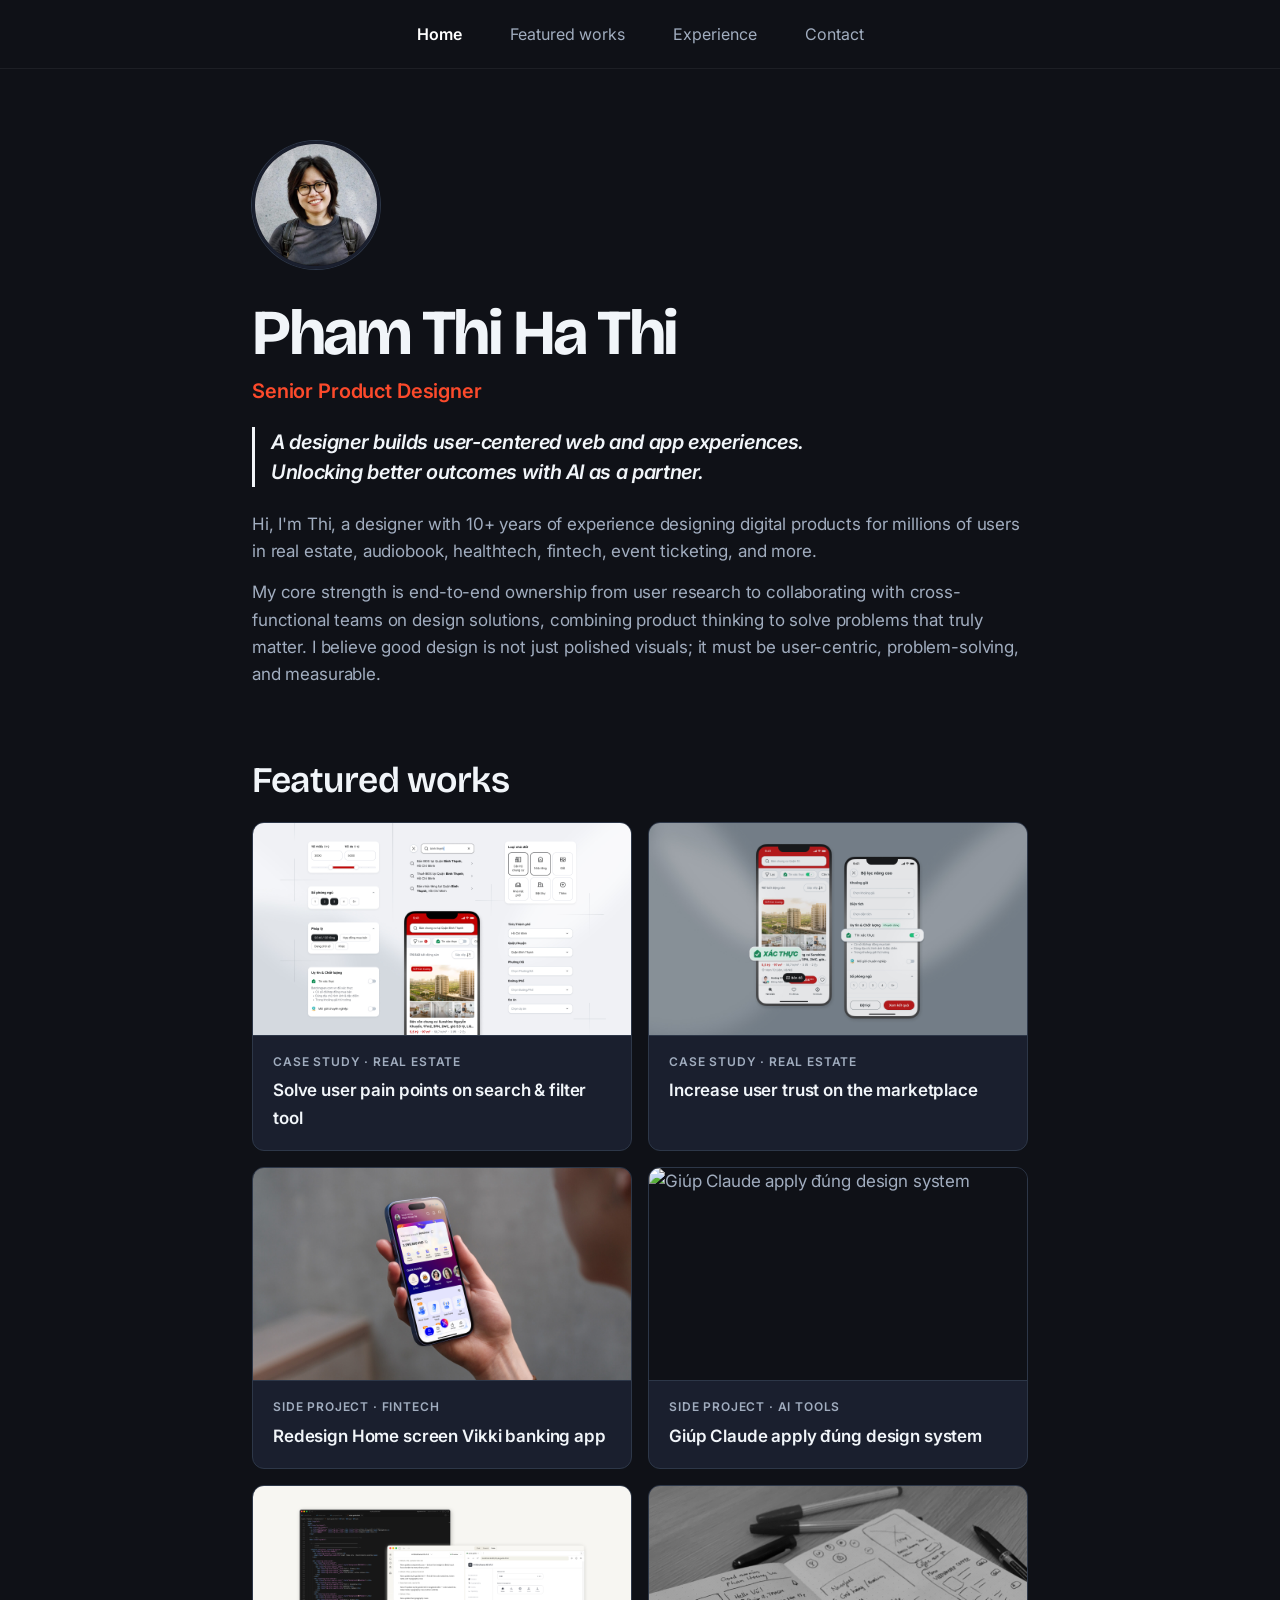
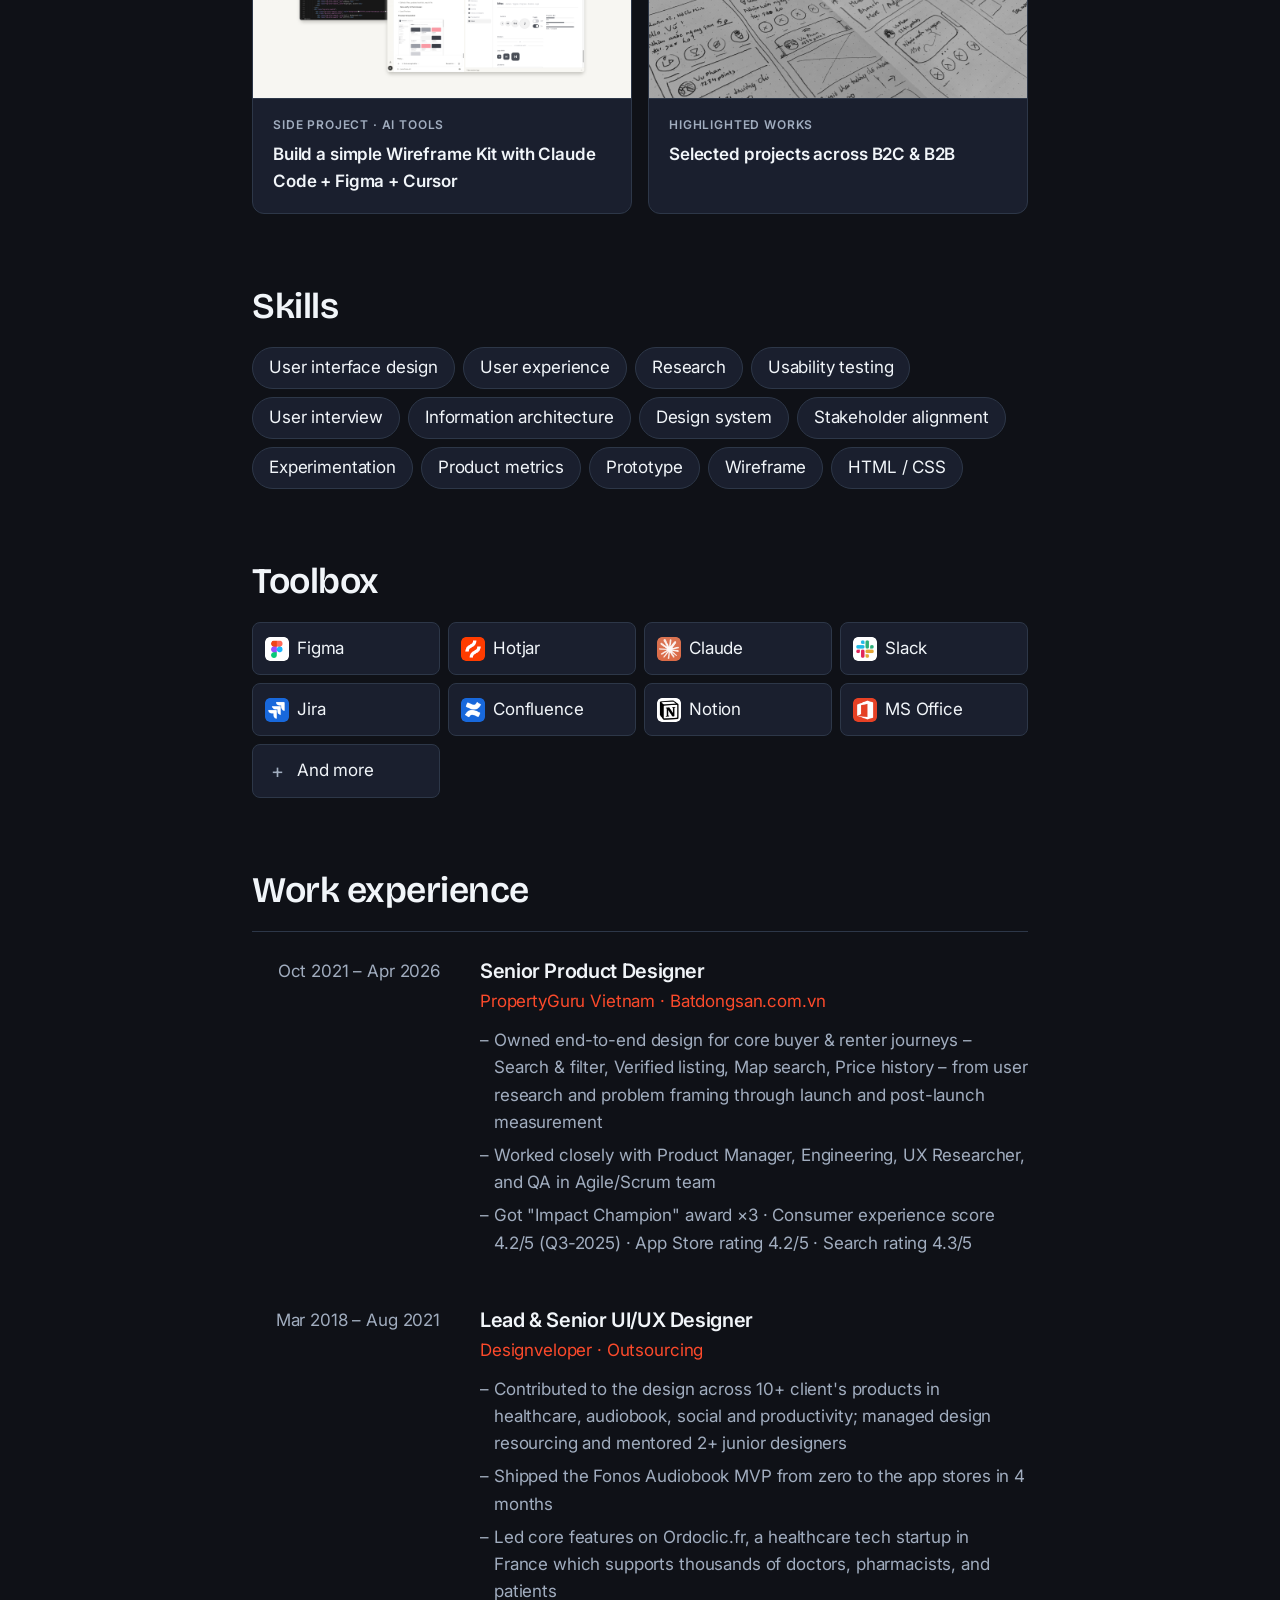
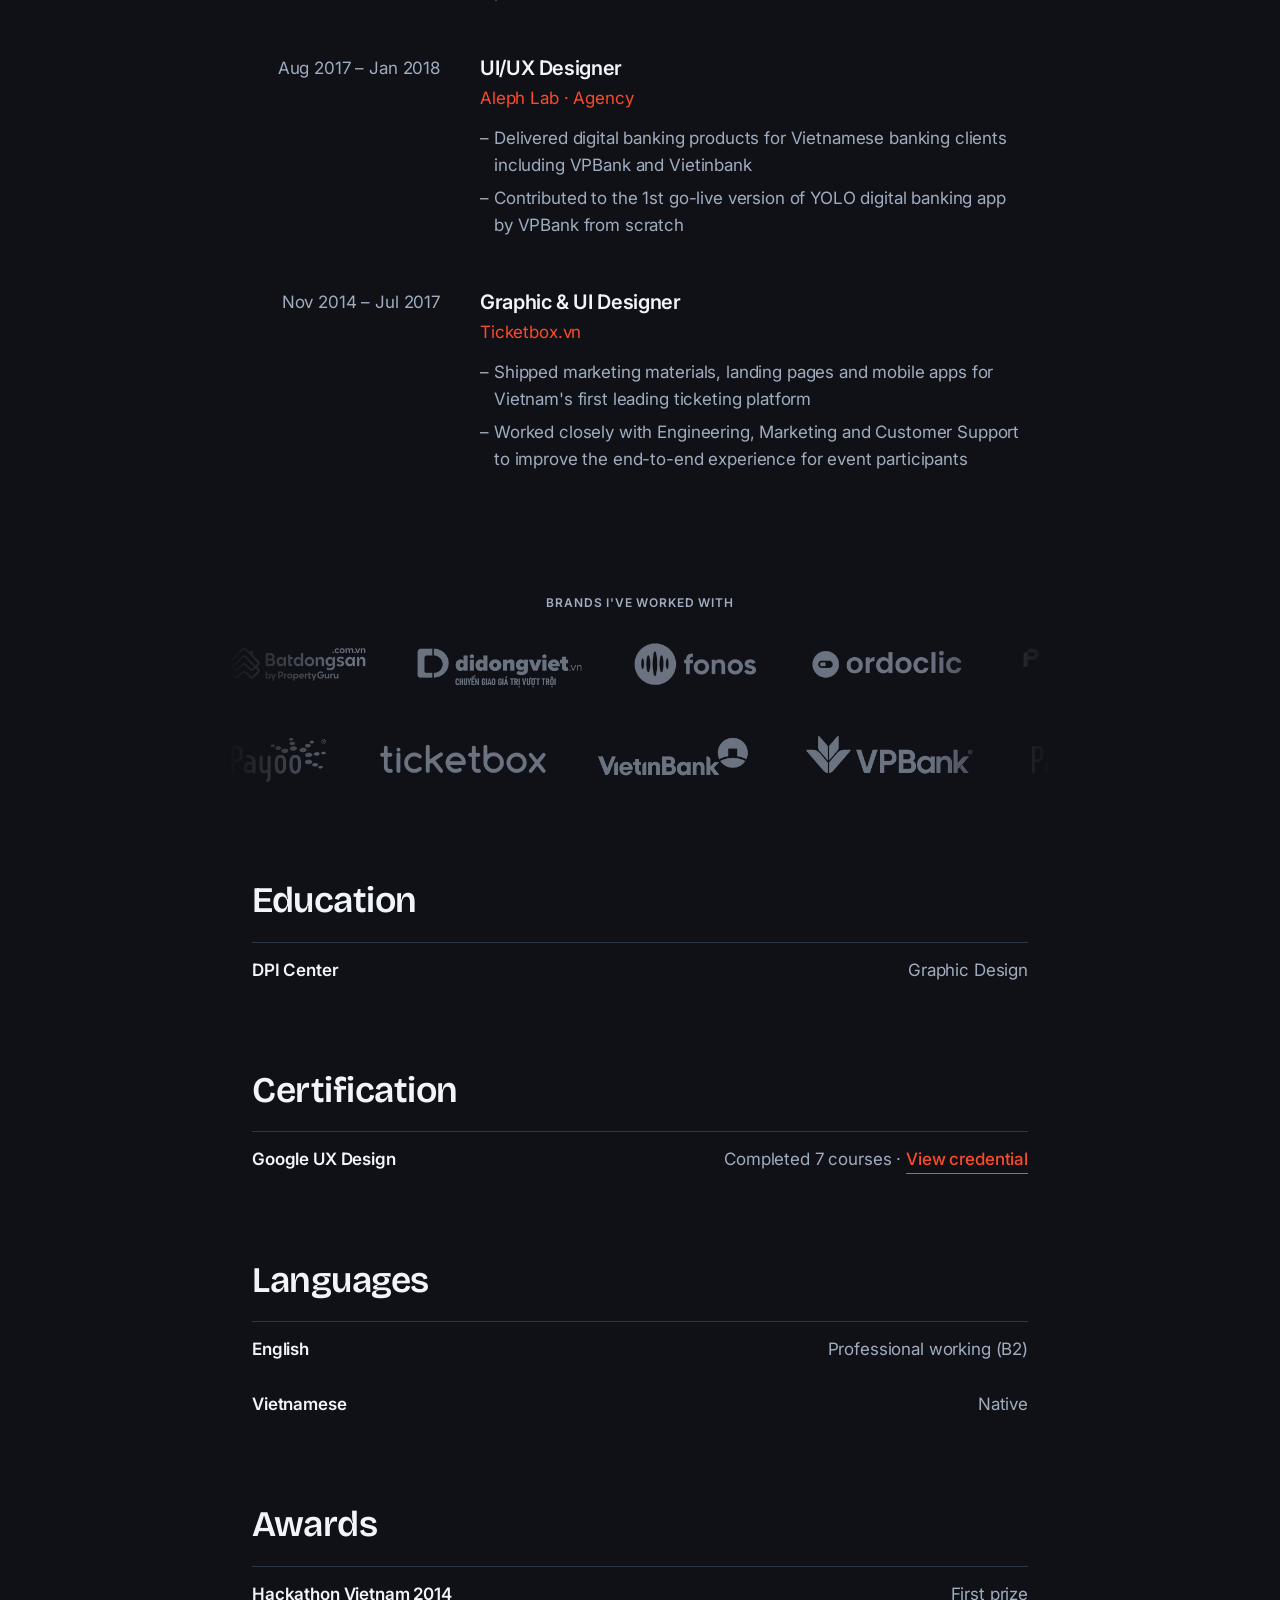
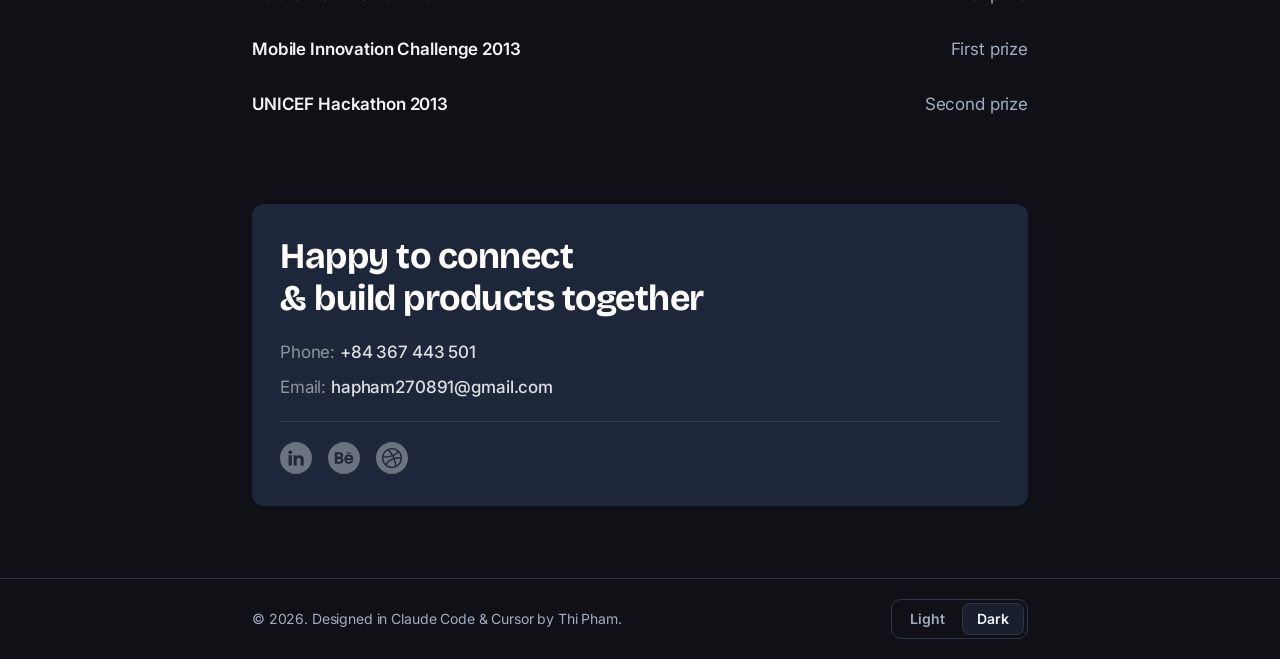
==== commit 53963081: "add case study 7" ====
--- a/index.html
+++ b/index.html
@@ -78,19 +78,6 @@
             </div>
           </a>
 
-          <a href="./case-study-3.html" class="project-card">
-            <img
-              class="project-card-image"
-              src="./images/case-study-3/Cover_Map.jpg"
-              alt="Map view"
-              loading="lazy"
-            >
-            <div class="project-card-body">
-              <p class="project-card-eyebrow">Case Study · Real Estate</p>
-              <h2 class="project-card-title">Map view - Bring new experiences to home seekers</h2>
-            </div>
-          </a>
-
           <a href="./case-study-6.html" class="project-card">
             <img
               class="project-card-image"
@@ -104,6 +91,32 @@
             </div>
           </a>
 
+          <a href="./case-study-7.html" class="project-card">
+            <img
+              class="project-card-image"
+              src="./images/case-study-7/Cover.jpg"
+              alt="Giúp Claude apply đúng design system"
+              loading="lazy"
+            >
+            <div class="project-card-body">
+              <p class="project-card-eyebrow">Side Project · AI Tools</p>
+              <h2 class="project-card-title">Giúp Claude apply đúng design system</h2>
+            </div>
+          </a>
+
+          <a href="./case-study-5.html" class="project-card">
+            <img
+              class="project-card-image"
+              src="./images/case-study-5/Cover_Article.jpg"
+              alt="Wireframe Kit"
+              loading="lazy"
+            >
+            <div class="project-card-body">
+              <p class="project-card-eyebrow">Side Project · AI Tools</p>
+              <h2 class="project-card-title">Build a simple Wireframe Kit with Claude Code + Figma + Cursor</h2>
+            </div>
+          </a>
+
           <a href="./case-study-4.html" class="project-card">
             <img
               class="project-card-image"
@@ -114,19 +127,6 @@
             <div class="project-card-body">
               <p class="project-card-eyebrow">Highlighted Works</p>
               <h2 class="project-card-title">Selected projects across B2C & B2B</h2>
-            </div>
-          </a>
-
-          <a href="./case-study-5.html" class="project-card">
-            <img
-              class="project-card-image"
-              src="./images/case-study-5/Cover_Article.jpg"
-              alt="Wireframe Kit"
-              loading="lazy"
-            >
-            <div class="project-card-body">
-              <p class="project-card-eyebrow">Side Project · AI Tools</p>
-              <h2 class="project-card-title">Build a simple Wireframe Kit with Claude Code + Figma + Cursor</h2>
             </div>
           </a>
 
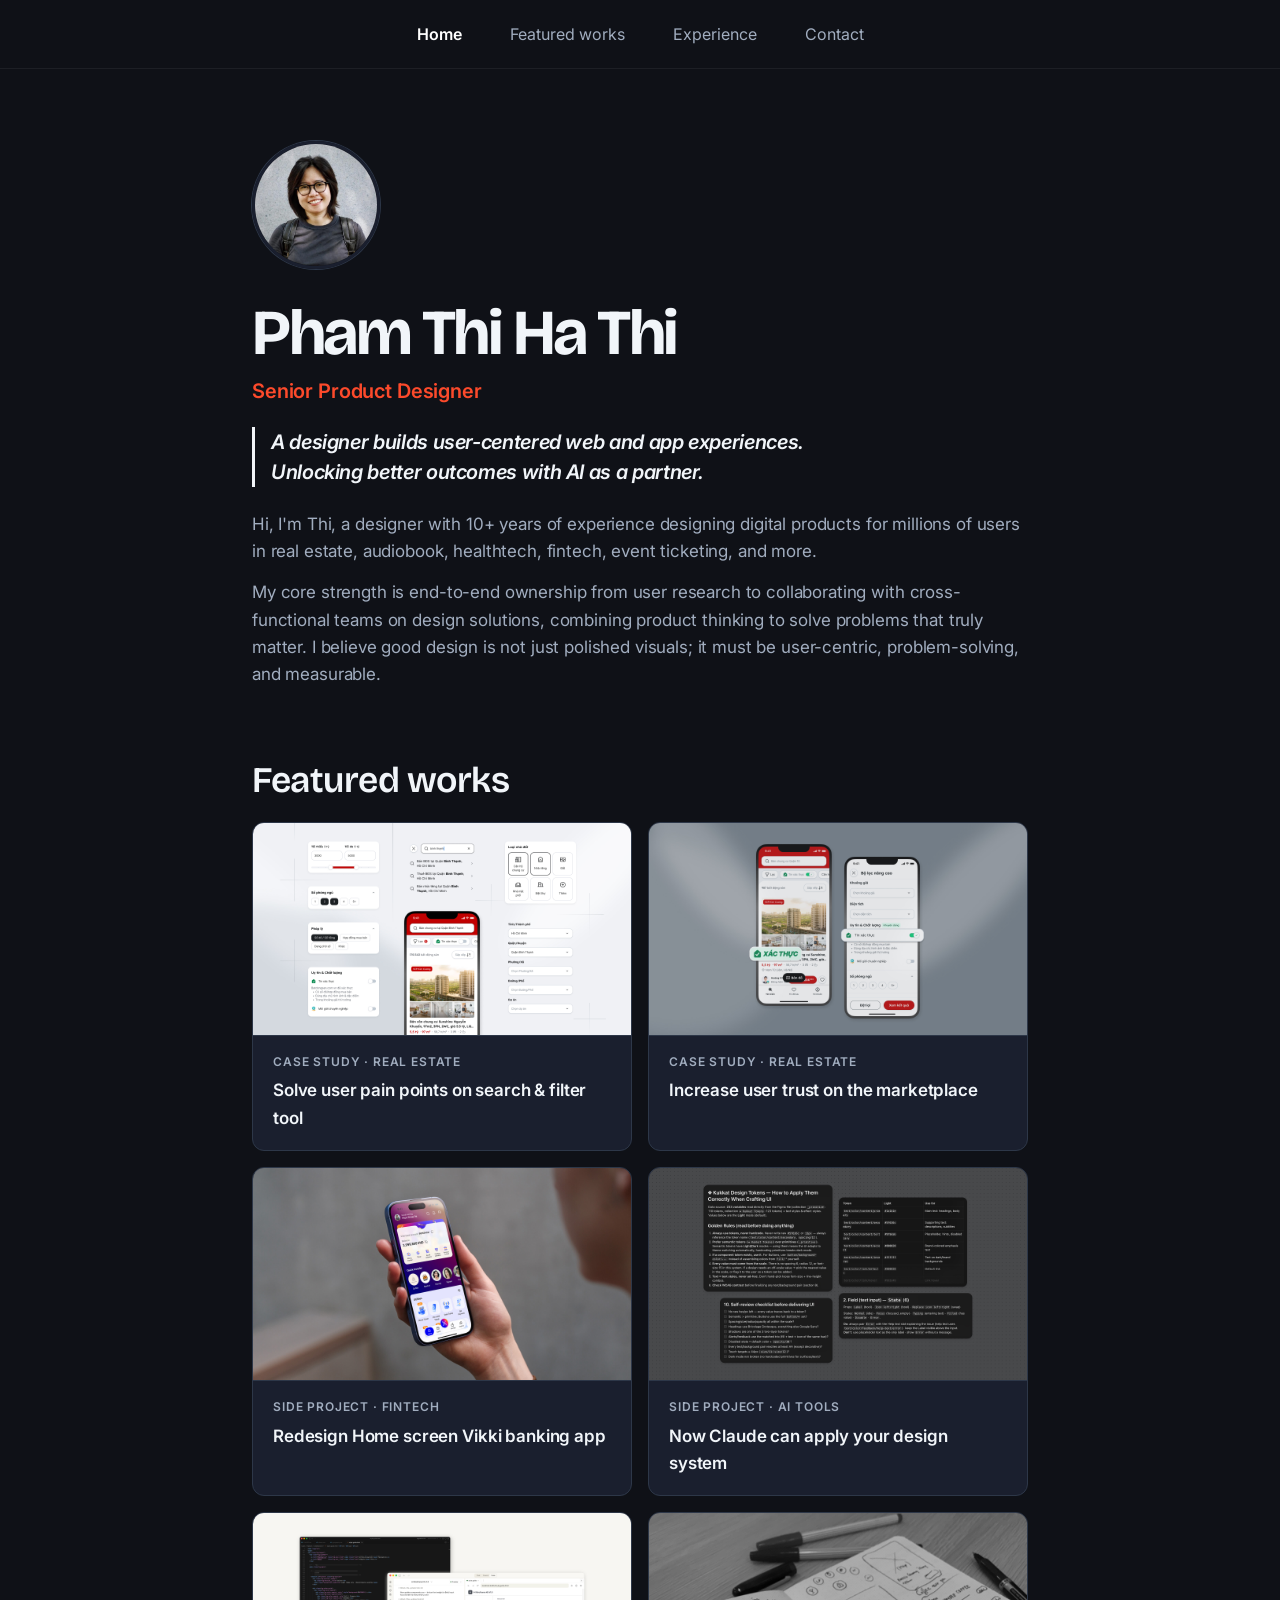
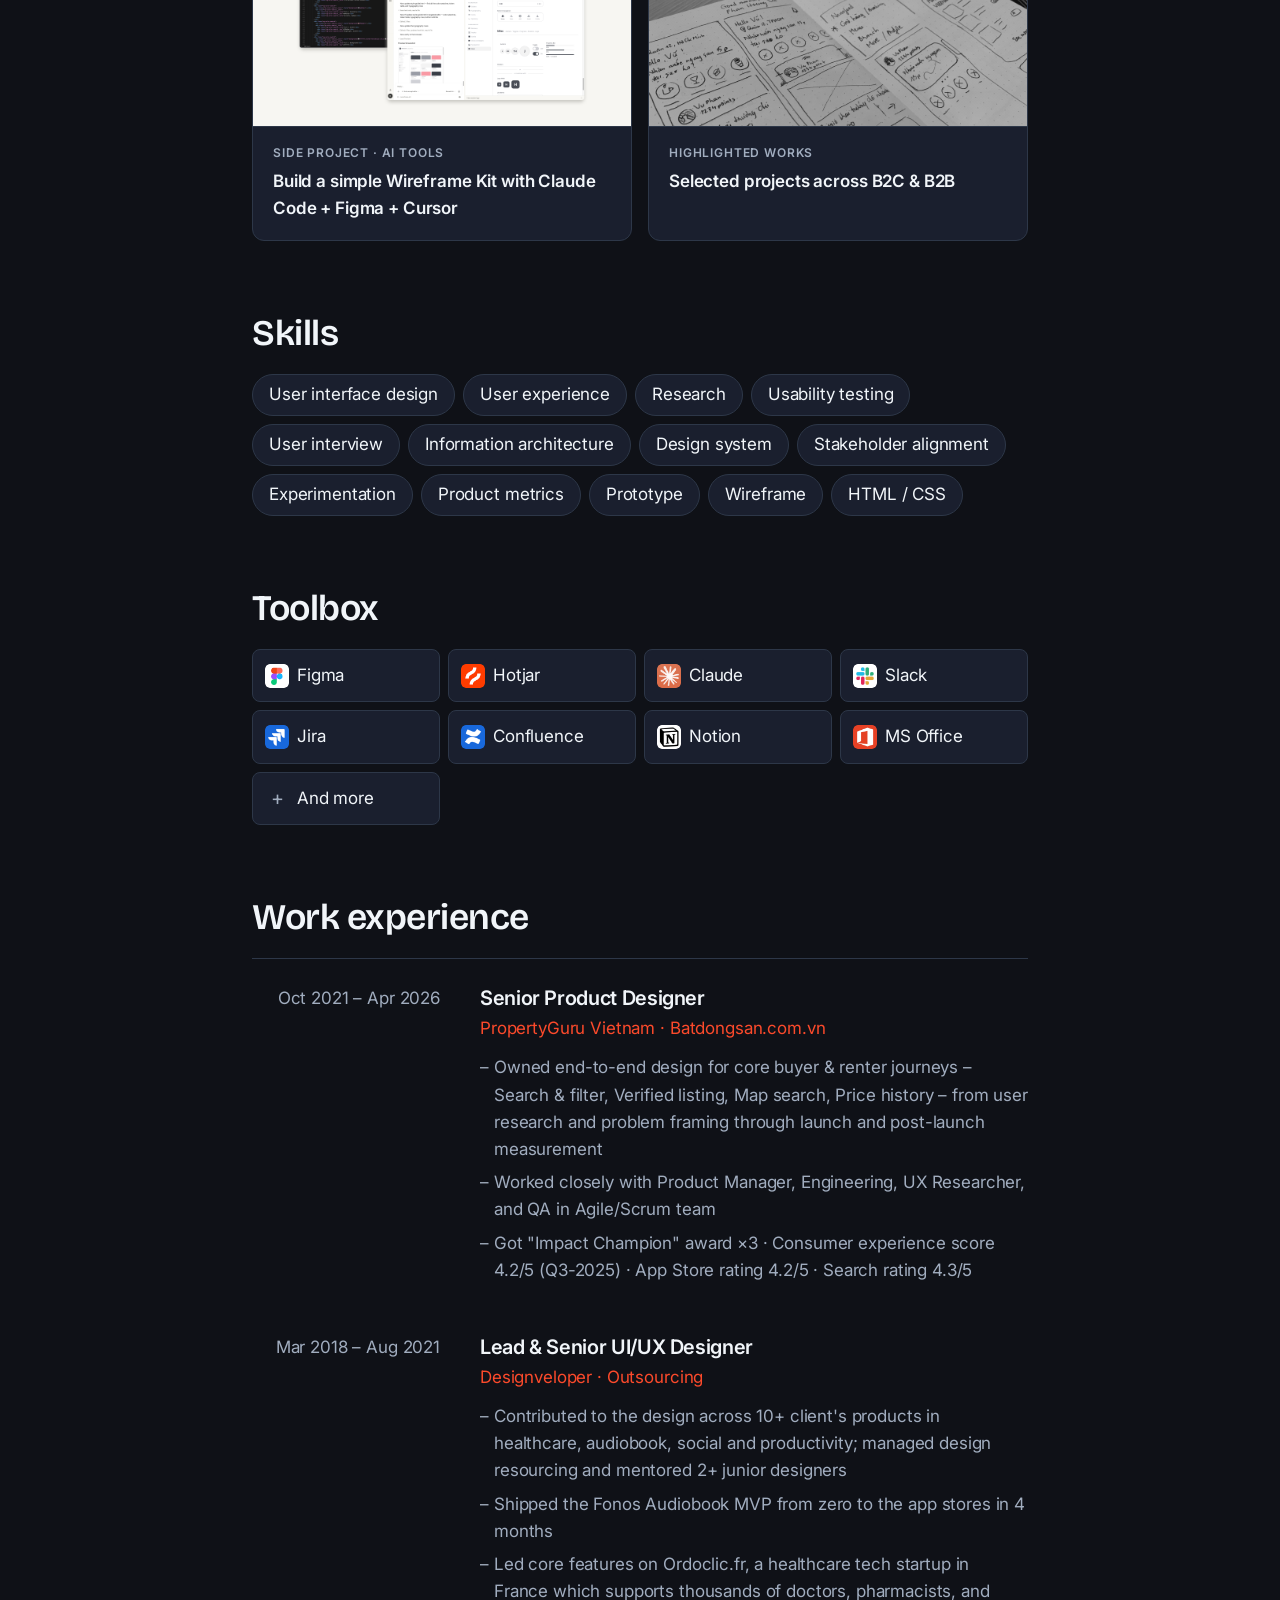
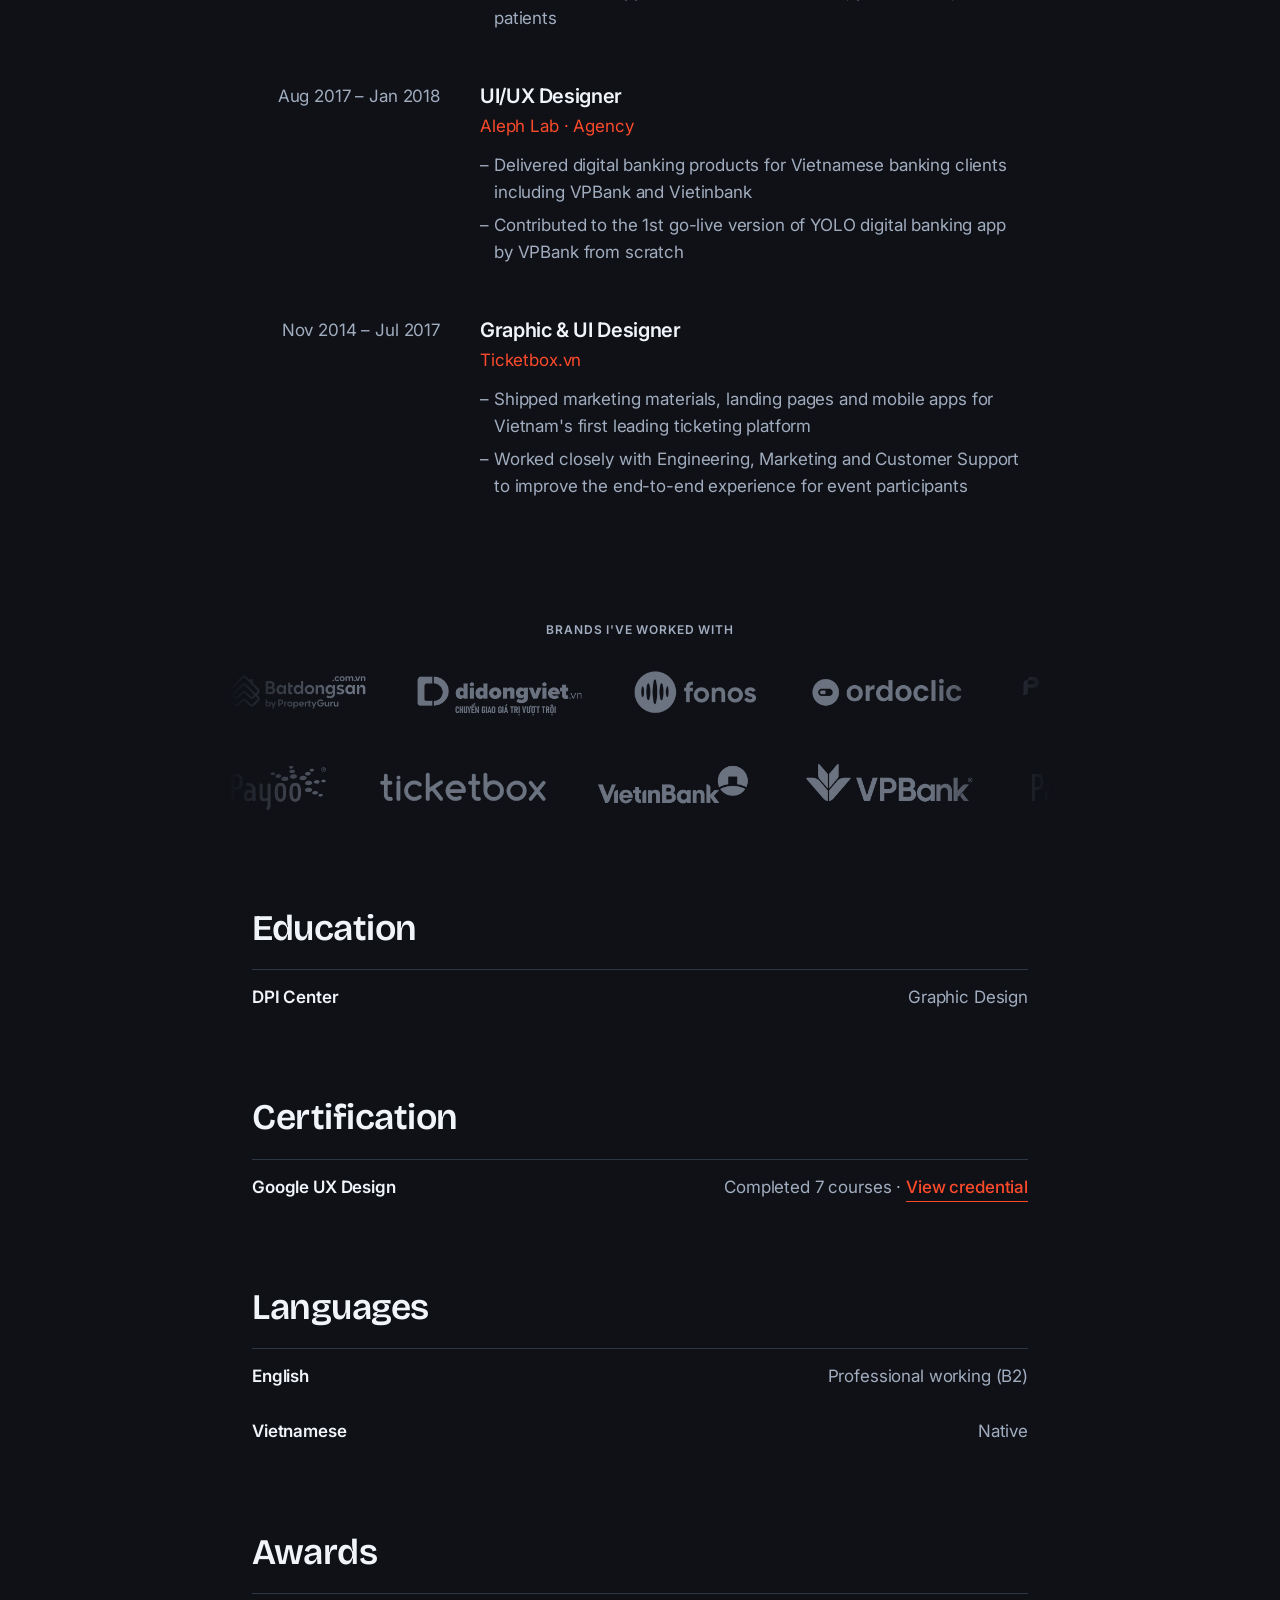
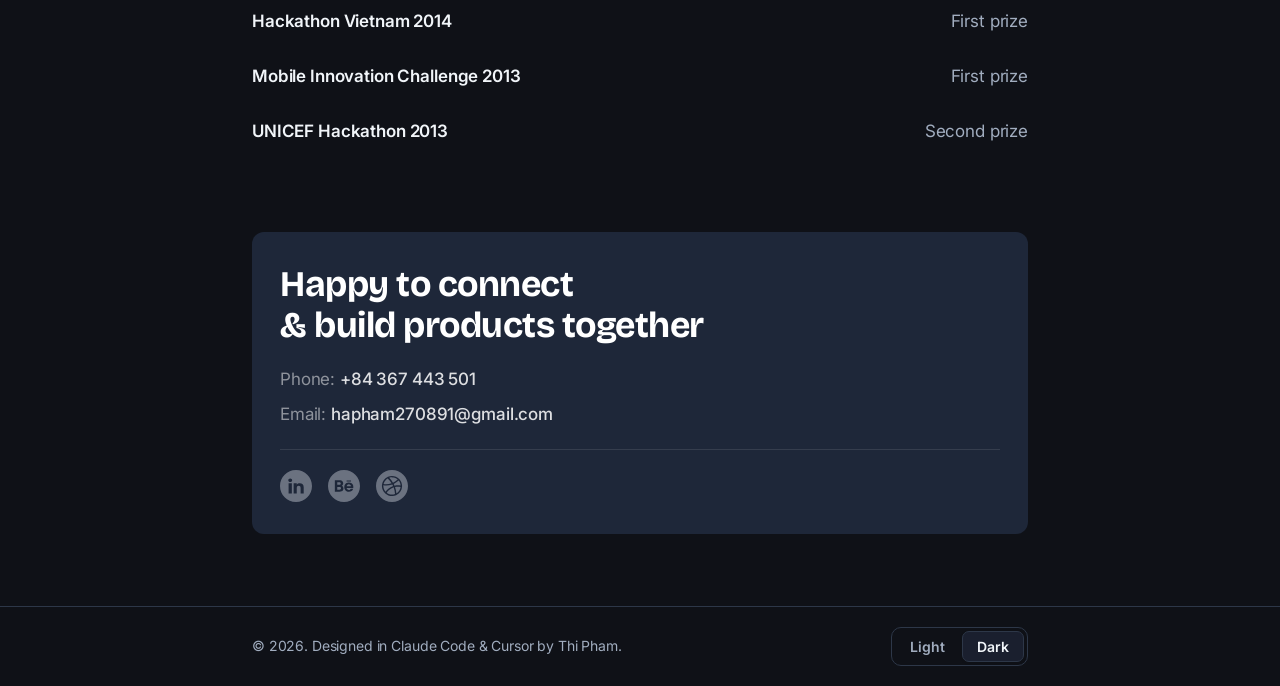
==== commit 6e175c25: "update title case study 7" ====
--- a/index.html
+++ b/index.html
@@ -95,12 +95,12 @@
             <img
               class="project-card-image"
               src="./images/case-study-7/Cover.jpg"
-              alt="Giúp Claude apply đúng design system"
+              alt="Now Claude can apply your design system"
               loading="lazy"
             >
             <div class="project-card-body">
               <p class="project-card-eyebrow">Side Project · AI Tools</p>
-              <h2 class="project-card-title">Giúp Claude apply đúng design system</h2>
+              <h2 class="project-card-title">Now Claude can apply your design system</h2>
             </div>
           </a>
 
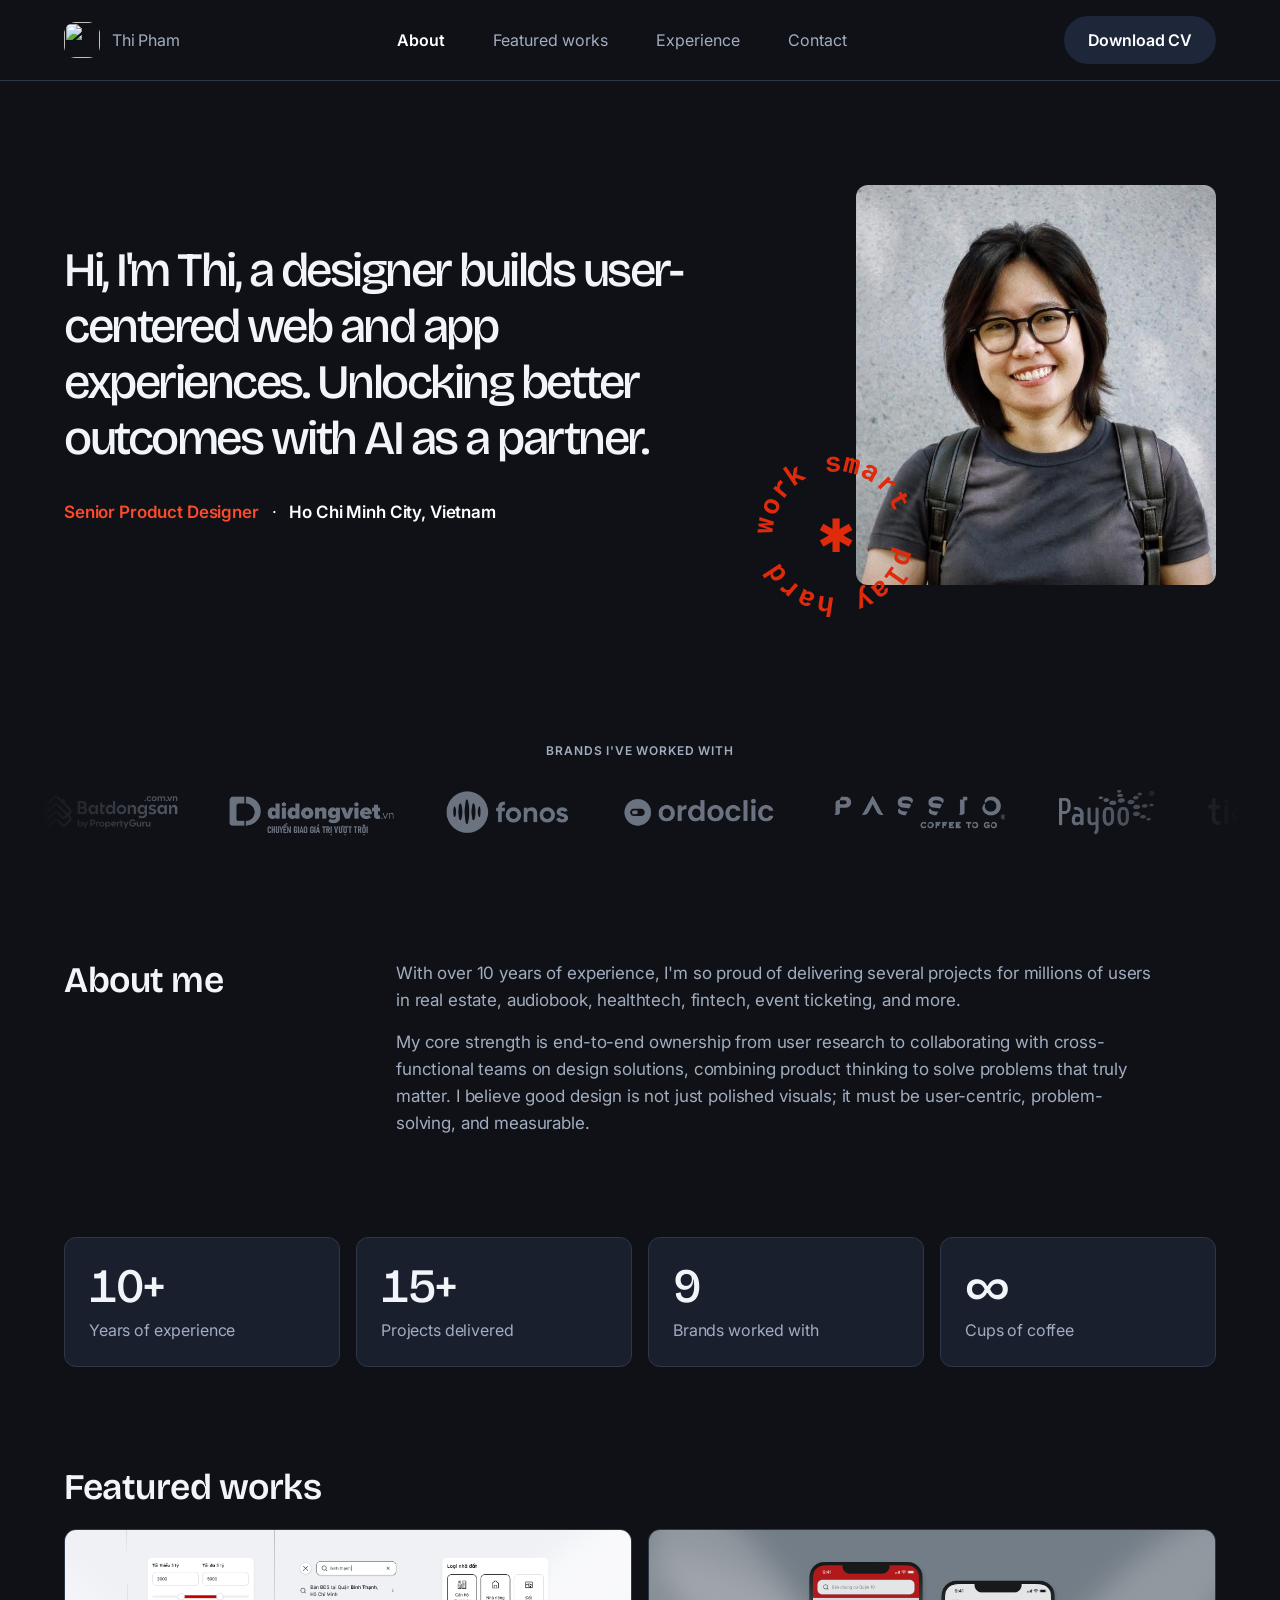
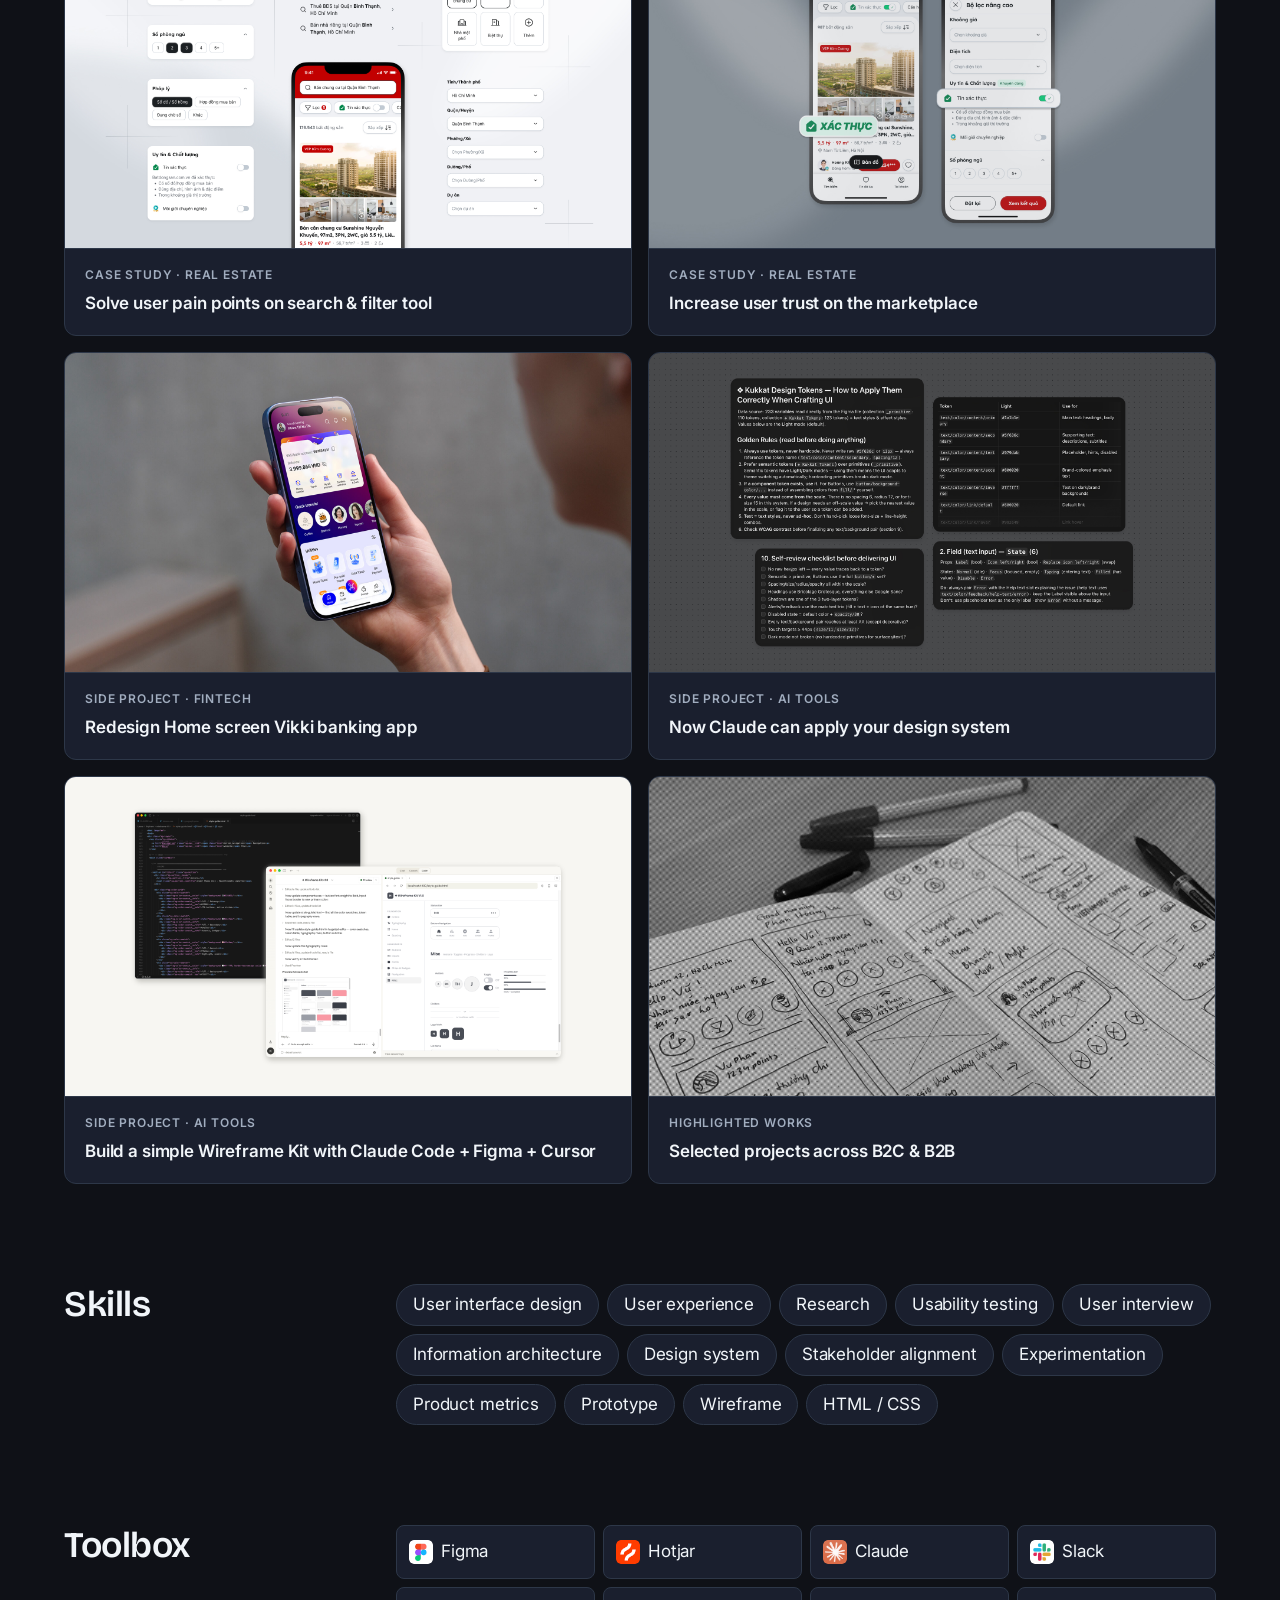
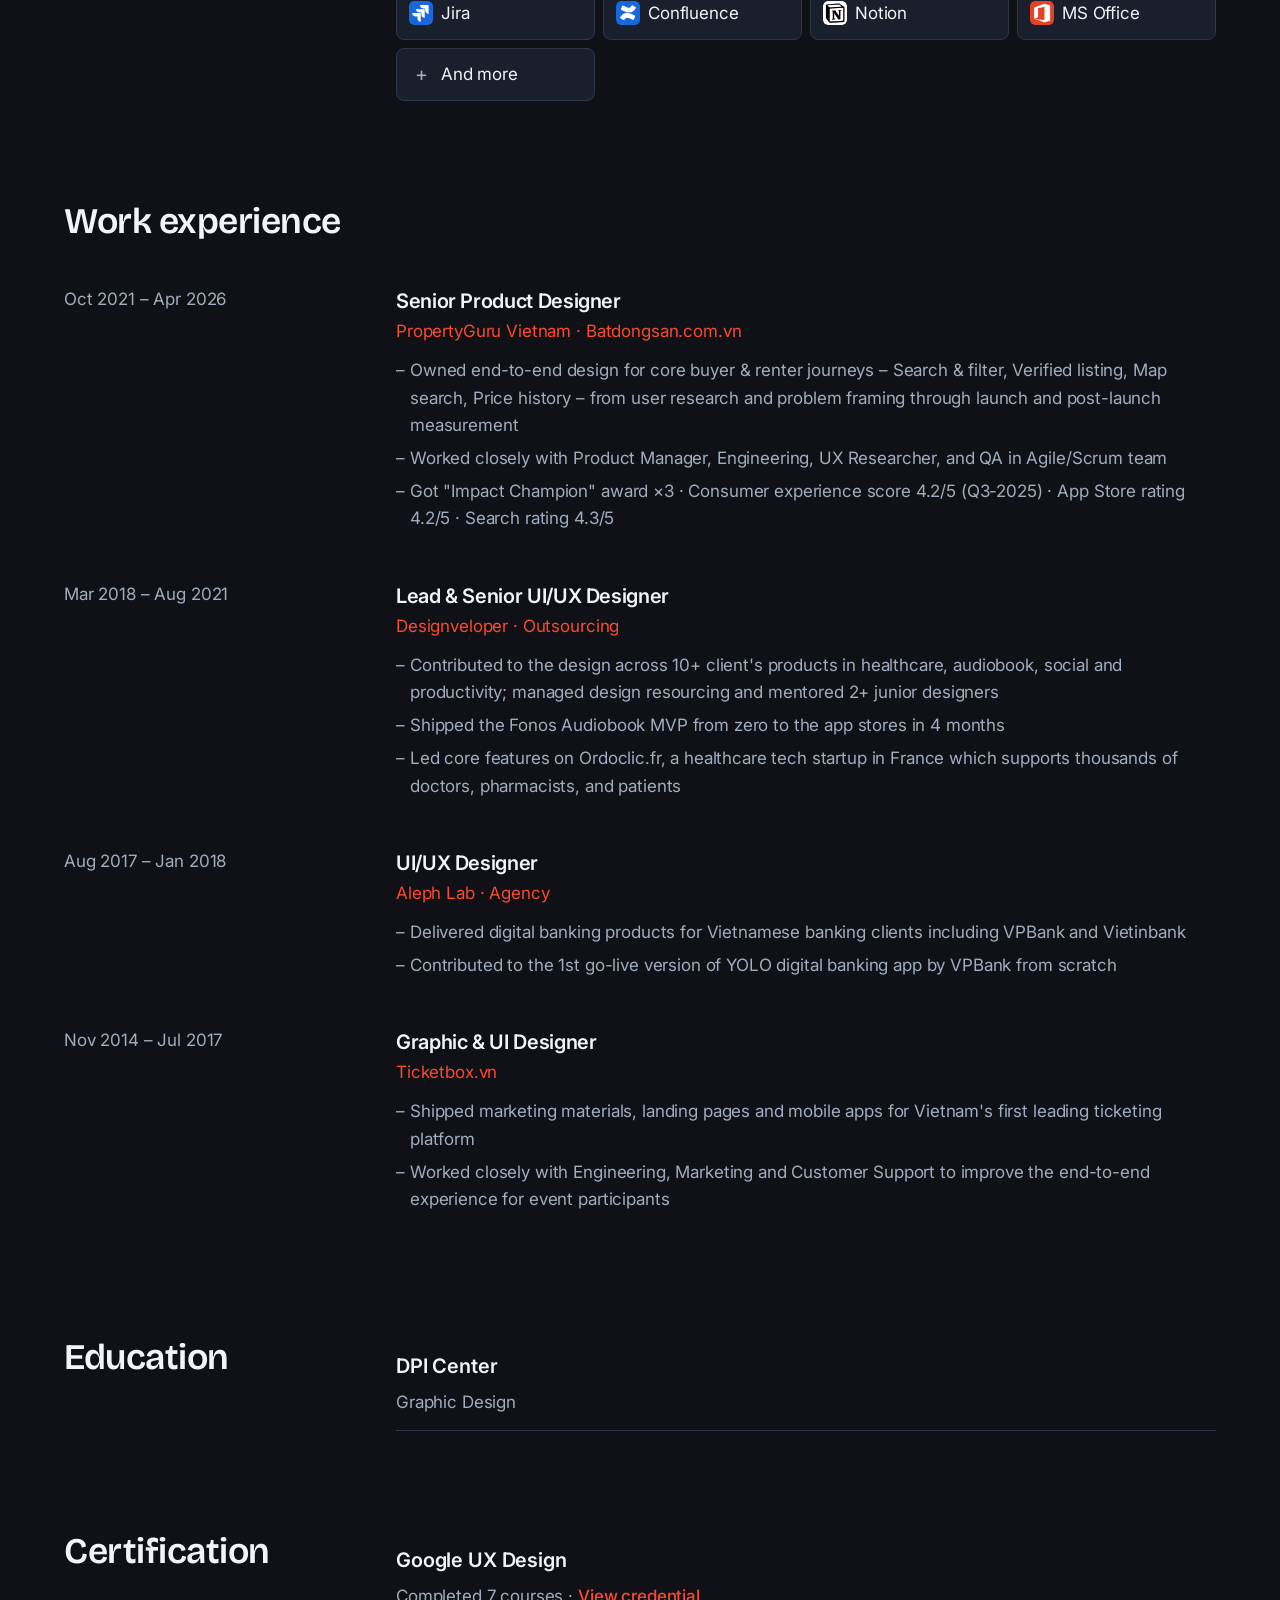
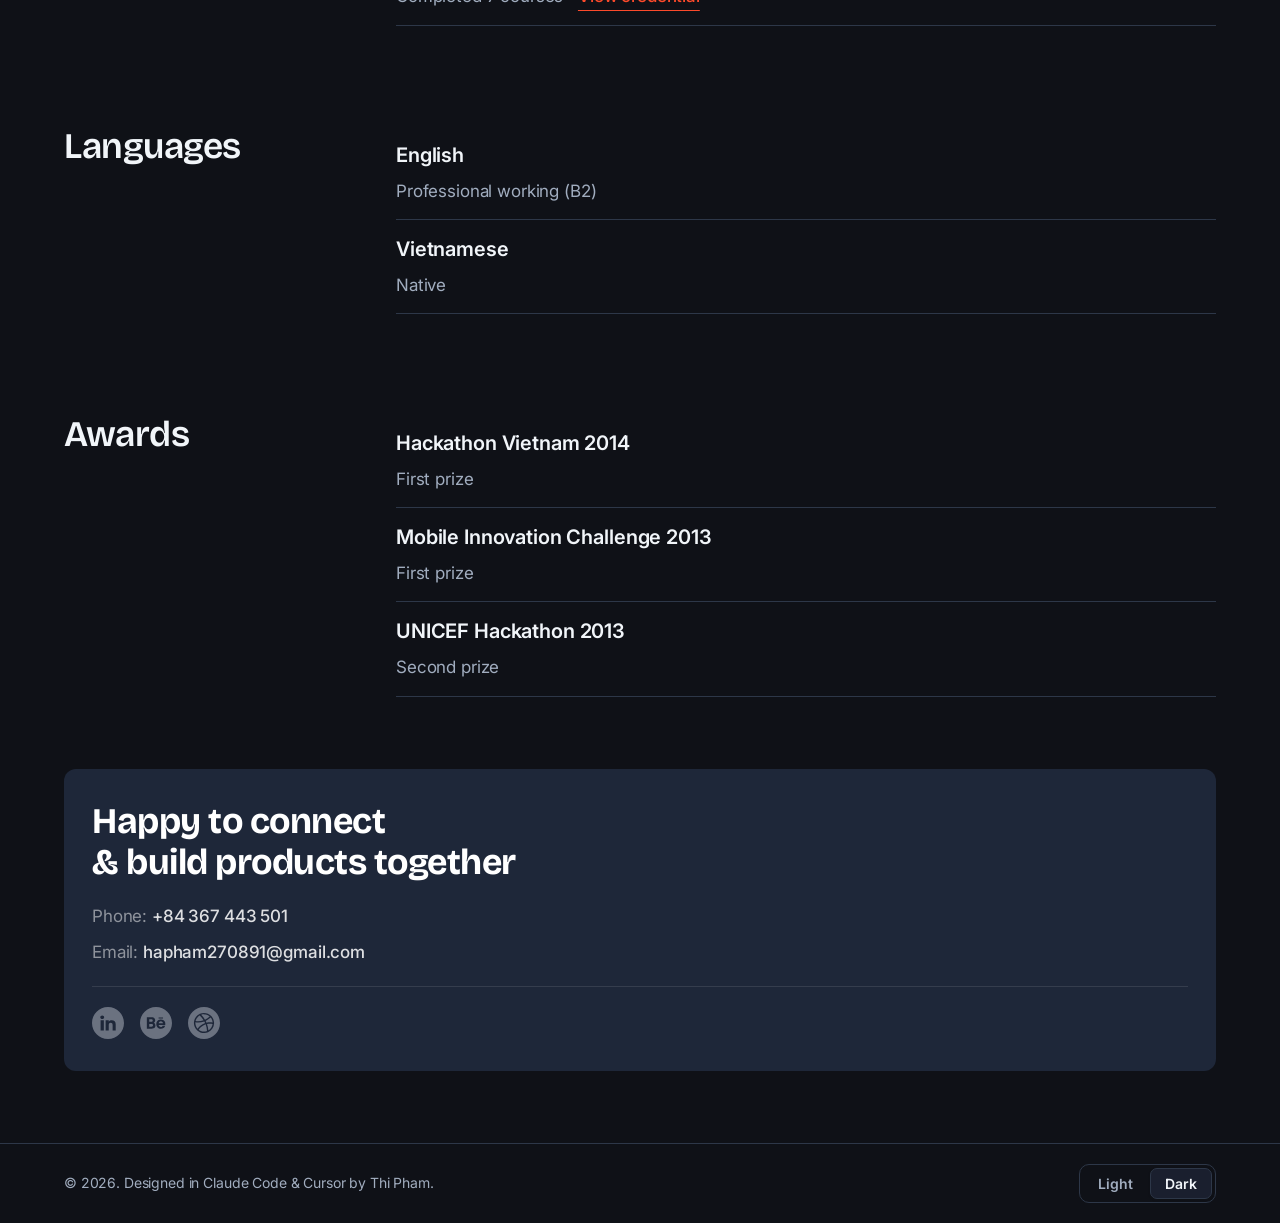
==== commit 662f923a: "enhance index page" ====
--- a/index.html
+++ b/index.html
@@ -22,29 +22,115 @@
 <body>
 
   <nav class="site-nav" aria-label="Page sections">
-    <button class="site-nav__tab active" data-target="home">Home</button>
-    <button class="site-nav__tab" data-target="featured-works">Featured works</button>
-    <button class="site-nav__tab" data-target="experience">Experience</button>
-    <button class="site-nav__tab" data-target="contact">Contact</button>
+    <div class="site-nav__inner">
+      <a class="site-nav__brand" href="#home">
+        <img class="site-nav__brand-img" src="./images/index/Image_av_logo.jpeg" alt="" aria-hidden="true">
+        <span class="site-nav__brand-name">Thi Pham</span>
+      </a>
+      <div class="site-nav__tabs">
+        <button class="site-nav__tab active" data-target="home">About</button>
+        <button class="site-nav__tab" data-target="featured-works">Featured works</button>
+        <button class="site-nav__tab" data-target="experience">Experience</button>
+        <button class="site-nav__tab" data-target="contact">Contact</button>
+      </div>
+      <a class="site-nav__cta" href="./Thi-Pham-CV.pdf" download>Download CV</a>
+    </div>
   </nav>
 
   <main>
 
-    <div class="container">
+    <div class="container container--wide">
 
       <!-- ─── Hero ─────────────────────────────────────────── -->
       <section class="hero" id="home">
-        <div class="hero-avatar">
-          <img src="./images/index/Image_av.jpeg" alt="Pham Thi Ha Thi">
-        </div>
-        <h1 class="hero-name">Pham Thi Ha Thi</h1>
-        <p class="hero-role"> Senior Product Designer</p>
-        <blockquote class="hero-tagline">
-          A designer builds user-centered web and app experiences.<br>
-          Unlocking better outcomes with AI as a partner.
-        </blockquote>
-        <p class="hero-bio">Hi, I'm Thi, a designer with 10+ years of experience designing digital products for millions of users in real estate, audiobook, healthtech, fintech, event ticketing, and more.</p>
-        <p class="hero-bio">My core strength is end-to-end ownership from user research to collaborating with cross-functional teams on design solutions, combining product thinking to solve problems that truly matter. I believe good design is not just polished visuals; it must be user-centric, problem-solving, and measurable.</p>
+        <div class="hero-text">
+          <h1 class="hero-quote">Hi, I'm Thi, a designer builds user-centered web and app experiences. Unlocking better outcomes with AI as a partner.</h1>
+          <p class="hero-meta">
+            <span class="hero-meta__role">Senior Product Designer</span>
+            <span class="hero-meta__sep">·</span>
+            <span class="hero-meta__loc">Ho Chi Minh City, Vietnam</span>
+          </p>
+        </div>
+
+        <div class="hero-media">
+          <img class="hero-photo" src="./images/index/Image_av.jpeg" alt="Pham Thi Ha Thi">
+          <div class="hero-stamp" aria-hidden="true">
+            <svg class="hero-stamp__ring" viewBox="0 0 165 165">
+              <defs>
+                <path id="stamp-path" fill="none"
+                      d="M82.5,82.5 m-63,0 a63,63 0 1,1 126,0 a63,63 0 1,1 -126,0">
+                </path>
+              </defs>
+              <text>
+                <textPath href="#stamp-path" startOffset="0">work smart&#160;&#160;play hard&#160;&#160;</textPath>
+              </text>
+            </svg>
+            <span class="hero-stamp__star">✱</span>
+          </div>
+        </div>
+      </section>
+
+      <!-- ─── Logo Marquee ──────────────────────────────────── -->
+      <div class="marquee-section">
+        <p class="marquee-heading">Brands I've worked with</p>
+
+        <div class="marquee-wrap">
+          <div class="marquee-inner">
+            <div class="marquee-group">
+              <img src="./images/index/logos/logo-bds.png"        alt="BDS"          class="marquee-logo">
+              <img src="./images/index/logos/logo-didongviet.png" alt="Di Dong Viet"  class="marquee-logo">
+              <img src="./images/index/logos/logo-fonos.png"      alt="Fonos"         class="marquee-logo">
+              <img src="./images/index/logos/logo-ordoclic.png"   alt="Ordoclic"      class="marquee-logo">
+              <img src="./images/index/logos/logo-passio.png"     alt="Passio"        class="marquee-logo">
+              <img src="./images/index/logos/logo-payoo.png"      alt="Payoo"         class="marquee-logo">
+              <img src="./images/index/logos/logo-ticketbox.png"  alt="Ticketbox"     class="marquee-logo">
+              <img src="./images/index/logos/logo-vietinbank.png" alt="VietinBank"    class="marquee-logo">
+              <img src="./images/index/logos/logo-vpbank.png"     alt="VPBank"        class="marquee-logo">
+            </div>
+            <div class="marquee-group" aria-hidden="true">
+              <img src="./images/index/logos/logo-bds.png"        alt="" class="marquee-logo">
+              <img src="./images/index/logos/logo-didongviet.png" alt="" class="marquee-logo">
+              <img src="./images/index/logos/logo-fonos.png"      alt="" class="marquee-logo">
+              <img src="./images/index/logos/logo-ordoclic.png"   alt="" class="marquee-logo">
+              <img src="./images/index/logos/logo-passio.png"     alt="" class="marquee-logo">
+              <img src="./images/index/logos/logo-payoo.png"      alt="" class="marquee-logo">
+              <img src="./images/index/logos/logo-ticketbox.png"  alt="" class="marquee-logo">
+              <img src="./images/index/logos/logo-vietinbank.png" alt="" class="marquee-logo">
+              <img src="./images/index/logos/logo-vpbank.png"     alt="" class="marquee-logo">
+            </div>
+          </div>
+        </div>
+      </div>
+
+      <!-- ─── About me ──────────────────────────────────────── -->
+      <section class="section section--split" id="about">
+        <p class="section-label">About me</p>
+        <div class="about-body">
+          <p class="hero-bio">With over 10 years of experience, I'm so proud of delivering several projects for millions of users in real estate, audiobook, healthtech, fintech, event ticketing, and more.</p>
+          <p class="hero-bio">My core strength is end-to-end ownership from user research to collaborating with cross-functional teams on design solutions, combining product thinking to solve problems that truly matter. I believe good design is not just polished visuals; it must be user-centric, problem-solving, and measurable.</p>
+        </div>
+      </section>
+      
+      <!-- ─── Statistics ────────────────────────────────────── -->
+      <section class="section">
+        <div class="stats-grid">
+          <div class="stat-item">
+            <p class="stat-value">10+</p>
+            <p class="stat-label">Years of experience</p>
+          </div>
+          <div class="stat-item">
+            <p class="stat-value">15+</p>
+            <p class="stat-label">Projects delivered</p>
+          </div>
+          <div class="stat-item">
+            <p class="stat-value">9</p>
+            <p class="stat-label">Brands worked with</p>
+          </div>
+          <div class="stat-item">
+            <p class="stat-value">&#8734;</p>
+            <p class="stat-label">Cups of coffee</p>
+          </div>
+        </div>
       </section>
 
       <!-- ─── Featured Works ────────────────────────────────── -->
@@ -134,7 +220,7 @@
       </section>
 
       <!-- ─── Skills ────────────────────────────────────────── -->
-      <section class="section">
+      <section class="section section--split">
         <p class="section-label">Skills</p>
         <div class="skills-chips">
           <span class="skill-chip">User interface design</span>
@@ -154,7 +240,7 @@
       </section>
 
       <!-- ─── Toolbox ────────────────────────────────────────── -->
-      <section class="section">
+      <section class="section section--split">
         <p class="section-label">Toolbox</p>
         <div class="toolbox-grid">
           <div class="tool-item">
@@ -262,49 +348,8 @@
         </div>
       </section>
 
-      <!-- ─── Logo Marquee ──────────────────────────────────────── -->
-      <div class="marquee-section">
-        <p class="marquee-heading">Brands I've worked with</p>
-        <!-- Row 1: 5 logos -->
-        <div class="marquee-wrap">
-          <div class="marquee-inner">
-            <div class="marquee-group">
-              <img src="./images/index/logos/logo-bds.png"        alt="BDS"          class="marquee-logo">
-              <img src="./images/index/logos/logo-didongviet.png" alt="Di Dong Viet"  class="marquee-logo">
-              <img src="./images/index/logos/logo-fonos.png"      alt="Fonos"         class="marquee-logo">
-              <img src="./images/index/logos/logo-ordoclic.png"   alt="Ordoclic"      class="marquee-logo">
-              <img src="./images/index/logos/logo-passio.png"     alt="Passio"        class="marquee-logo">
-            </div>
-            <div class="marquee-group" aria-hidden="true">
-              <img src="./images/index/logos/logo-bds.png"        alt="" class="marquee-logo">
-              <img src="./images/index/logos/logo-didongviet.png" alt="" class="marquee-logo">
-              <img src="./images/index/logos/logo-fonos.png"      alt="" class="marquee-logo">
-              <img src="./images/index/logos/logo-ordoclic.png"   alt="" class="marquee-logo">
-              <img src="./images/index/logos/logo-passio.png"     alt="" class="marquee-logo">
-            </div>
-          </div>
-        </div>
-        <!-- Row 2: 4 logos -->
-        <div class="marquee-wrap">
-          <div class="marquee-inner marquee-inner--reverse">
-            <div class="marquee-group">
-              <img src="./images/index/logos/logo-payoo.png"      alt="Payoo"         class="marquee-logo">
-              <img src="./images/index/logos/logo-ticketbox.png"  alt="Ticketbox"     class="marquee-logo">
-              <img src="./images/index/logos/logo-vietinbank.png" alt="VietinBank"    class="marquee-logo">
-              <img src="./images/index/logos/logo-vpbank.png"     alt="VPBank"        class="marquee-logo">
-            </div>
-            <div class="marquee-group" aria-hidden="true">
-              <img src="./images/index/logos/logo-payoo.png"      alt="" class="marquee-logo">
-              <img src="./images/index/logos/logo-ticketbox.png"  alt="" class="marquee-logo">
-              <img src="./images/index/logos/logo-vietinbank.png" alt="" class="marquee-logo">
-              <img src="./images/index/logos/logo-vpbank.png"     alt="" class="marquee-logo">
-            </div>
-          </div>
-        </div>
-      </div>
-
       <!-- ─── Education ──────────────────────────────────────── -->
-      <section class="section">
+      <section class="section section--split">
         <p class="section-label">Education</p>
         <ul class="simple-list">
           <li class="simple-list-item">
@@ -315,7 +360,7 @@
       </section>
 
       <!-- ─── Certificates ───────────────────────────────────── -->
-      <section class="section">
+      <section class="section section--split">
         <p class="section-label">Certification</p>
         <ul class="simple-list">
           <li class="simple-list-item">
@@ -328,7 +373,7 @@
       </section>
 
       <!-- ─── Languages ───────────────────────────────────────── -->
-      <section class="section">
+      <section class="section section--split">
         <p class="section-label">Languages</p>
         <ul class="simple-list">
           <li class="simple-list-item">
@@ -343,7 +388,7 @@
       </section>
 
       <!-- ─── Awards ─────────────────────────────────────────── -->
-      <section class="section">
+      <section class="section section--split">
         <p class="section-label">Awards</p>
         <ul class="simple-list">
           <li class="simple-list-item">
@@ -391,7 +436,7 @@
   </main>
 
   <footer class="site-footer">
-    <div class="container">
+    <div class="container container--wide">
       <span class="footer-copy">© 2026. Designed in Claude Code &amp; Cursor by Thi Pham.</span>
       <div class="theme-toggle" role="group" aria-label="Color theme">
         <button class="theme-opt" data-theme-val="light">Light</button>
--- a/style.css
+++ b/style.css
@@ -1,5 +1,5 @@
 /* ─── Fonts ──────────────────────────────────────────────────── */
-@import url('https://fonts.googleapis.com/css2?family=Bricolage+Grotesque:wght@400;500;600;700;800&family=Inter:wght@400;500;600;700;800&display=swap');
+@import url('https://fonts.googleapis.com/css2?family=Bricolage+Grotesque:wght@400;500;600;700;800&family=Inter:wght@400;500;600;700;800&family=Roboto+Mono:wght@700&display=swap');
 
 /* ─── Tokens ─────────────────────────────────────────────────── */
 :root {
@@ -118,6 +118,12 @@
   padding: 0 24px;
 }
 
+/* Wider container — index page only. Case study pages stay at 824px
+   so the .cs-nav__back alignment math keeps working. */
+.container--wide {
+  max-width: 1200px;
+}
+
 /* ─── Main ───────────────────────────────────────────────────── */
 main {
   padding-bottom: 72px;
@@ -125,7 +131,19 @@
 
 /* ─── Section ────────────────────────────────────────────────── */
 .section {
-  padding-top: 72px;
+  padding-top: 100px;
+}
+
+/* Two-column sections: label left, content right (desktop only) */
+@media (min-width: 900px) {
+  .section--split {
+    display: grid;
+    grid-template-columns: 332px 1fr;
+    align-items: start;
+  }
+  .section--split > .section-label {
+    margin-bottom: 0;
+  }
 }
 
 .section-label {
@@ -154,58 +172,107 @@
 
 /* ─── Hero ───────────────────────────────────────────────────── */
 .hero {
-  padding-top: 0;
+  padding: 32px 0;
   margin-top: 72px;
-}
-
-.hero-avatar {
-  width: 128px;
-  height: 128px;
-  border-radius: var(--radius-full);
-  overflow: hidden;
-  margin-bottom: 32px;
-  border: 3px solid var(--color-ghost-white);
-  box-shadow: 0 0 0 1px var(--color-border-gray);
+  display: flex;
+  flex-direction: column;
+  gap: 40px;
+}
+
+.hero-quote {
+  font-family: var(--font-heading);
+  font-size: 34px;
+  font-weight: 500;
+  letter-spacing: -1.2px;
+  line-height: 1.17;
+  color: var(--color-graphite);
+  margin: 0 0 10px;
+  font-feature-settings: "cv06", "cv13";
+}
+
+.hero-meta {
+  padding-top: 20px;
+  font-size: var(--fs-body);
+  line-height: 32px;
+  letter-spacing: -0.14px;
+  color: #fff;
+}
+
+[data-theme="light"] .hero-meta {
+  color: var(--color-graphite);
+}
+
+.hero-meta__role {
+  font-weight: 600;
+  color: var(--color-rocket-red);
+}
+
+.hero-meta__loc {
+  font-weight: 600;
+}
+
+.hero-meta__sep {
+  margin: 0 8px;
+}
+
+.hero-media {
   position: relative;
-  z-index: 1;
-}
-
-.hero-avatar img {
+  flex-shrink: 0;
+}
+
+.hero-photo {
+  width: 360px;
+  height: 400px;
+  object-fit: cover;
+  border-radius: var(--radius-md);
+  display: block;
+}
+
+/* Rotating "work smart · play hard" stamp — straddles the photo's left edge */
+.hero-stamp {
+  position: absolute;
+  left: -8px;
+  bottom: -32px;
+  width: 165px;
+  height: 165px;
+  pointer-events: none;
+}
+
+.hero-stamp__ring {
   width: 100%;
   height: 100%;
-  object-fit: cover;
-}
-
-.hero-name {
-  font-family: var(--font-heading);
-  font-size: var(--fs-hero-mobile);
+  animation: stamp-spin 18s linear infinite;
+}
+
+.hero-stamp__ring text {
+  font-family: 'Roboto Mono', ui-monospace, SFMono-Regular, Menlo, monospace;
   font-weight: 700;
-  letter-spacing: -2.5px;
+  /* The stamp box is 165px at every breakpoint, so the 165-unit viewBox maps
+     1:1 and this value is the rendered size. */
+  font-size: 28px;
+  letter-spacing: 0.5px;
+  fill: #df2b0c;
+  text-transform: lowercase;
+}
+
+.hero-stamp__star {
+  position: absolute;
+  inset: 0;
+  display: flex;
+  align-items: center;
+  justify-content: center;
+  font-size: 46px;
   line-height: 1;
-  color: var(--color-graphite);
-  margin-bottom: 10px;
-  font-feature-settings: "cv06", "cv13";
-}
-
-.hero-role {
-  font-size: var(--fs-lg);
-  font-weight: 600;
-  line-height: 1.6;
-  letter-spacing: -0.14px;
-  color: var(--color-rocket-red);
-  margin-bottom: 20px;
-}
-
-.hero-tagline {
-  border-left: 3px solid var(--color-graphite);
-  padding-left: 16px;
-  margin: 0 0 24px;
-  font-size: var(--fs-lg);
-  font-weight: 600;
-  font-style: italic;
-  line-height: 1.5;
-  color: var(--color-graphite);
-  letter-spacing: -0.36px;
+  color: #df2b0c;
+}
+
+@keyframes stamp-spin {
+  from { transform: rotate(0deg); }
+  to   { transform: rotate(360deg); }
+}
+
+@media (prefers-reduced-motion: reduce) {
+  .hero-stamp__ring { animation: none; }
 }
 
 .hero-bio {
@@ -217,6 +284,43 @@
 
 .hero-bio + .hero-bio {
   margin-top: 14px;
+}
+
+.about-body {
+  max-width: 760px;
+}
+
+/* ─── Statistics ─────────────────────────────────────────────── */
+.stats-grid {
+  display: grid;
+  grid-template-columns: 1fr 1fr;
+  gap: 16px;
+}
+
+.stat-item {
+  padding: 24px;
+  border: 1px solid var(--color-border-gray);
+  border-radius: var(--radius-md);
+  background: var(--color-ghost-white);
+}
+
+.stat-value {
+  font-family: var(--font-heading);
+  font-size: 40px;
+  font-weight: 500;
+  letter-spacing: -1.5px;
+  line-height: 1;
+  color: var(--color-graphite);
+  margin-bottom: 8px;
+  /* fixed-width digits so the count-up doesn't reflow the card */
+  font-variant-numeric: tabular-nums;
+}
+
+.stat-label {
+  font-size: 16px;
+  line-height: 24px;
+  letter-spacing: -0.14px;
+  color: var(--color-slate-blue);
 }
 
 /* ─── Project Cards ──────────────────────────────────────────── */
@@ -339,9 +443,6 @@
   padding: 24px 0;
 }
 
-.experience-item:first-child {
-  border-top: 1px solid var(--color-border-gray);
-}
 
 .experience-period {
   font-size: var(--fs-body);
@@ -399,18 +500,15 @@
 .simple-list-item {
   display: flex;
   flex-direction: column;
-  gap: 2px;
+  gap: 8px;
   padding: 14px 0;
-}
-
-.simple-list-item:first-child {
-  border-top: 1px solid var(--color-border-gray);
+  border-bottom: 1px solid var(--color-border-gray);
 }
 
 .simple-list-name {
-  font-size: var(--fs-body);
-  font-weight: 600;
-  line-height: 1.6;
+  font-size: var(--fs-lg);
+  font-weight: 600;
+  line-height: 30px;
   letter-spacing: -0.14px;
   color: var(--color-graphite);
 }
@@ -554,8 +652,24 @@
 
 /* ─── Desktop ────────────────────────────────────────────────── */
 @media (min-width: 768px) {
-  .hero-name {
-    font-size: var(--fs-hero-desktop);
+  .hero {
+    flex-direction: row;
+    align-items: center;
+    justify-content: space-between;
+    gap: 56px;
+  }
+
+  .hero-quote {
+    font-size: 48px;
+    letter-spacing: -2.5px;
+    line-height: 56px;
+  }
+
+  /* Photo and stamp are sized once in the base rules — only the stamp's
+     position differs here, straddling the photo's left edge. */
+  .hero-stamp {
+    left: 0;
+    transform: translateX(calc(-50% - 20px));
   }
 
   .projects-grid {
@@ -574,23 +688,40 @@
   .experience-item {
     display: grid;
     grid-template-columns: 188px 1fr;
-    gap: 40px;
+    gap: 144px;
     align-items: start;
-  }
-
-  .experience-meta {
-    padding-top: 2px;
-    text-align: right;
   }
 
   .experience-period {
     margin-bottom: 0;
   }
 
-  .simple-list-item {
-    flex-direction: row;
-    justify-content: space-between;
-    align-items: baseline;
+  .stats-grid {
+    grid-template-columns: repeat(4, 1fr);
+  }
+
+  .stat-value {
+    font-size: 48px;
+  }
+}
+
+/* ─── Wide container (index) ─────────────────────────────────── */
+@media (min-width: 1024px) {
+  /* Keep body copy readable at 1200px instead of spanning the full width */
+  .container--wide .hero-bio {
+    max-width: 760px;
+  }
+
+  /* Hero text column matches the Figma 652px measure */
+  .container--wide .hero-text {
+    max-width: 652px;
+  }
+
+  /* The marquee bleeds to the container edges — widen the negative
+     margins to match the 1200px container. */
+  .container--wide .marquee-section {
+    margin-left: -24px;
+    margin-right: -24px;
   }
 }
 
@@ -1118,7 +1249,7 @@
 
 /* ─── Logo Marquee ───────────────────────────────────────────── */
 .marquee-section {
-  margin: 72px -24px 0;
+  margin: 100px -24px 0;
   padding: 24px 24px 0;
   border-radius: var(--radius-md);
 }
@@ -1298,18 +1429,85 @@
   left: 0;
   right: 0;
   z-index: 1000;
-  display: flex;
-  align-items: center;
-  justify-content: center;
-  gap: 0;
-  padding: 16px 16px;
+  padding: 0 24px;
   background: var(--color-ash-gray);
-  border-bottom: 1px solid rgba(255, 255, 255, 0.06);
+  border-bottom: 1px solid var(--color-border-gray);
 }
 
 [data-theme="light"] .site-nav {
   background: var(--color-ghost-white);
   border-bottom: 1px solid var(--color-border-gray);
+}
+
+.site-nav__inner {
+  width: 100%;
+  max-width: 1152px;
+  margin: 0 auto;
+  padding: 16px 0;
+  display: flex;
+  align-items: center;
+  justify-content: space-between;
+  gap: 16px;
+}
+
+/* Brand — avatar + name */
+.site-nav__brand {
+  display: flex;
+  align-items: center;
+  gap: 12px;
+  flex-shrink: 0;
+}
+
+.site-nav__brand-img {
+  width: 36px;
+  height: 36px;
+  border-radius: var(--radius-md);
+  object-fit: cover;
+  display: block;
+}
+
+.site-nav__brand-name {
+  font-size: 16px;
+  line-height: 1;
+  color: var(--color-slate-blue);
+  white-space: nowrap;
+  transition: color 0.18s;
+}
+
+.site-nav__brand:hover .site-nav__brand-name {
+  color: var(--color-graphite);
+}
+
+.site-nav__tabs {
+  display: flex;
+  align-items: center;
+  gap: 0;
+}
+
+/* Download CV button */
+.site-nav__cta {
+  flex-shrink: 0;
+  display: inline-flex;
+  align-items: center;
+  justify-content: center;
+  height: 48px;
+  padding: 0 24px;
+  border-radius: var(--radius-full);
+  background: var(--color-contact-card, #1e2739);
+  color: #fff;
+  font-size: 16px;
+  font-weight: 600;
+  line-height: 1;
+  white-space: nowrap;
+  transition: opacity 0.18s, background 0.18s;
+}
+
+.site-nav__cta:hover {
+  opacity: 0.85;
+}
+
+[data-theme="light"] .site-nav__cta {
+  background: var(--color-graphite);
 }
 
 .site-nav__tab {
@@ -1345,9 +1543,24 @@
   color: var(--color-graphite);
 }
 
+/* Below this the brand + CTA can't share a row with the tabs, so the nav
+   falls back to centred tabs only (matches the mobile design). */
+@media (max-width: 899px) {
+  .site-nav__brand,
+  .site-nav__cta {
+    display: none;
+  }
+  .site-nav__inner {
+    justify-content: center;
+  }
+}
+
 @media (max-width: 480px) {
   .site-nav {
-    padding: 6px 4px;
+    padding: 0 4px;
+  }
+  .site-nav__inner {
+    padding: 6px 0;
   }
   .site-nav__tab {
     font-size: 14px;
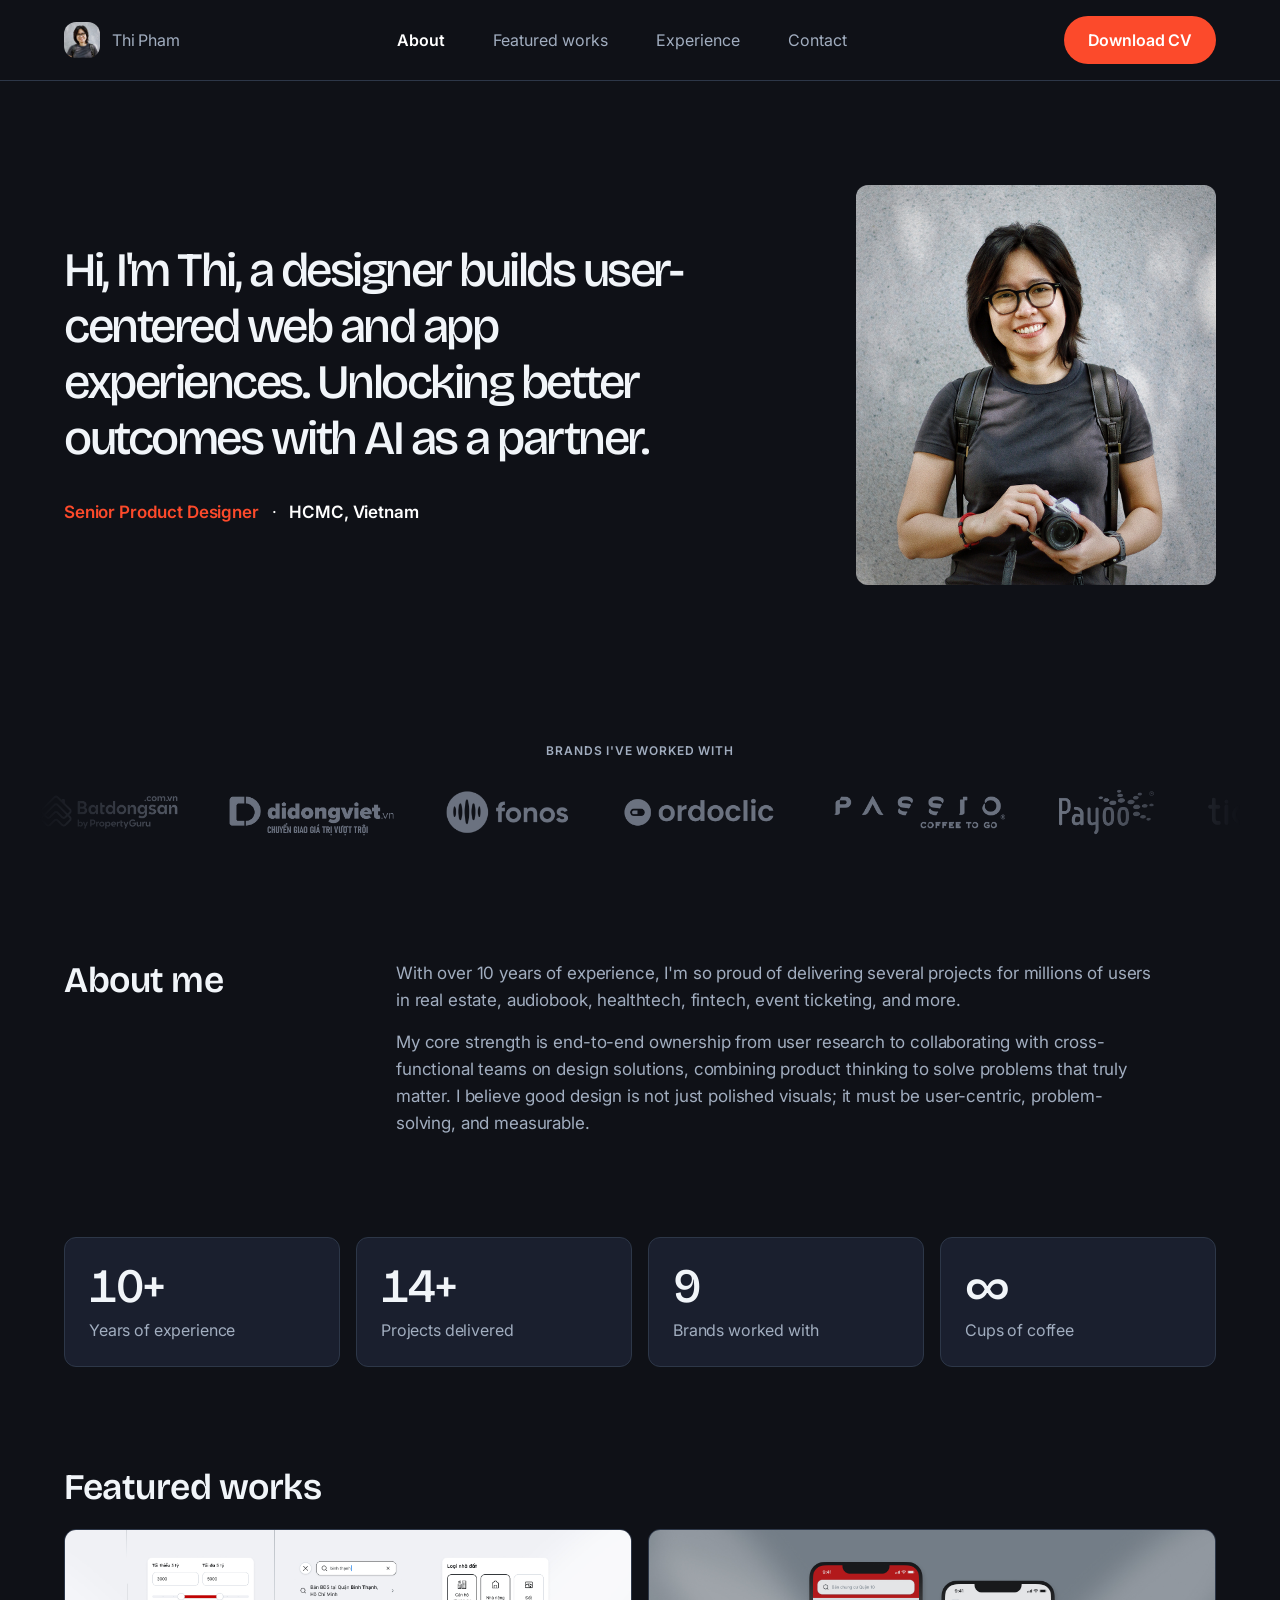
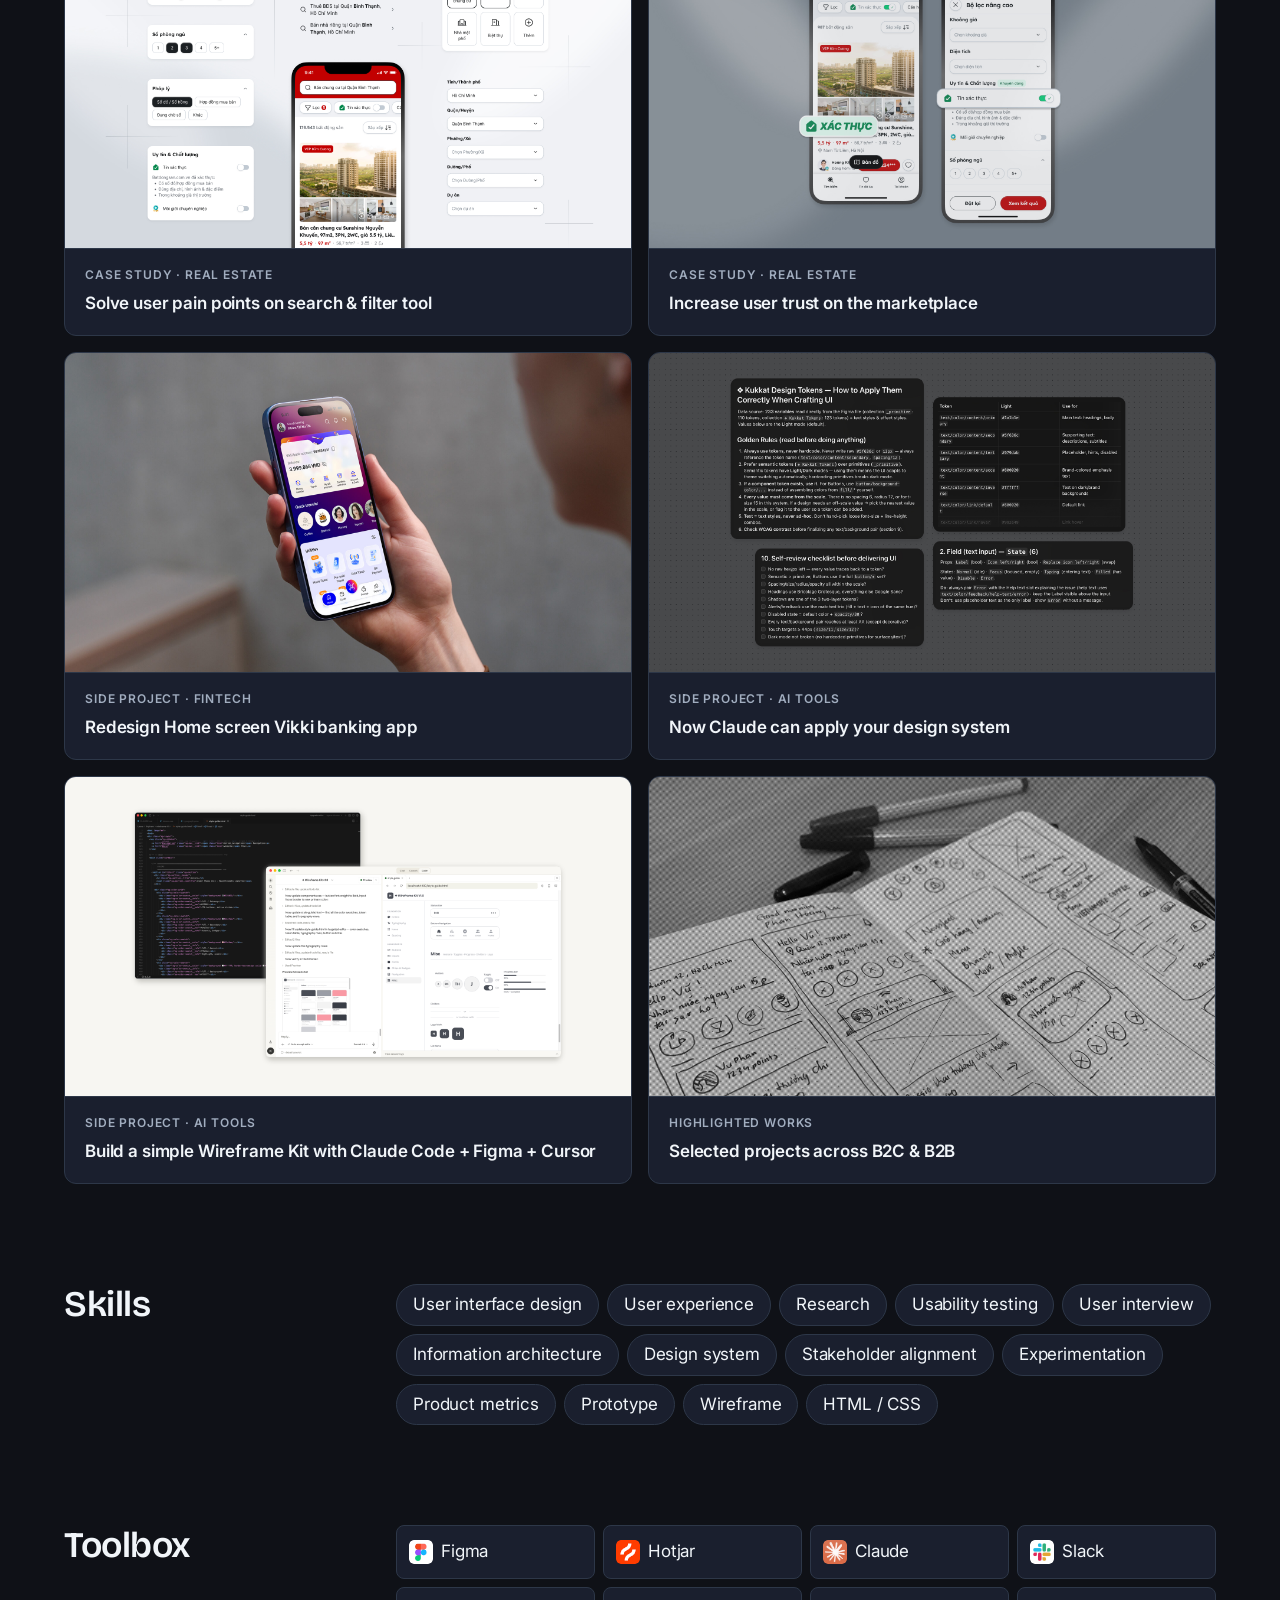
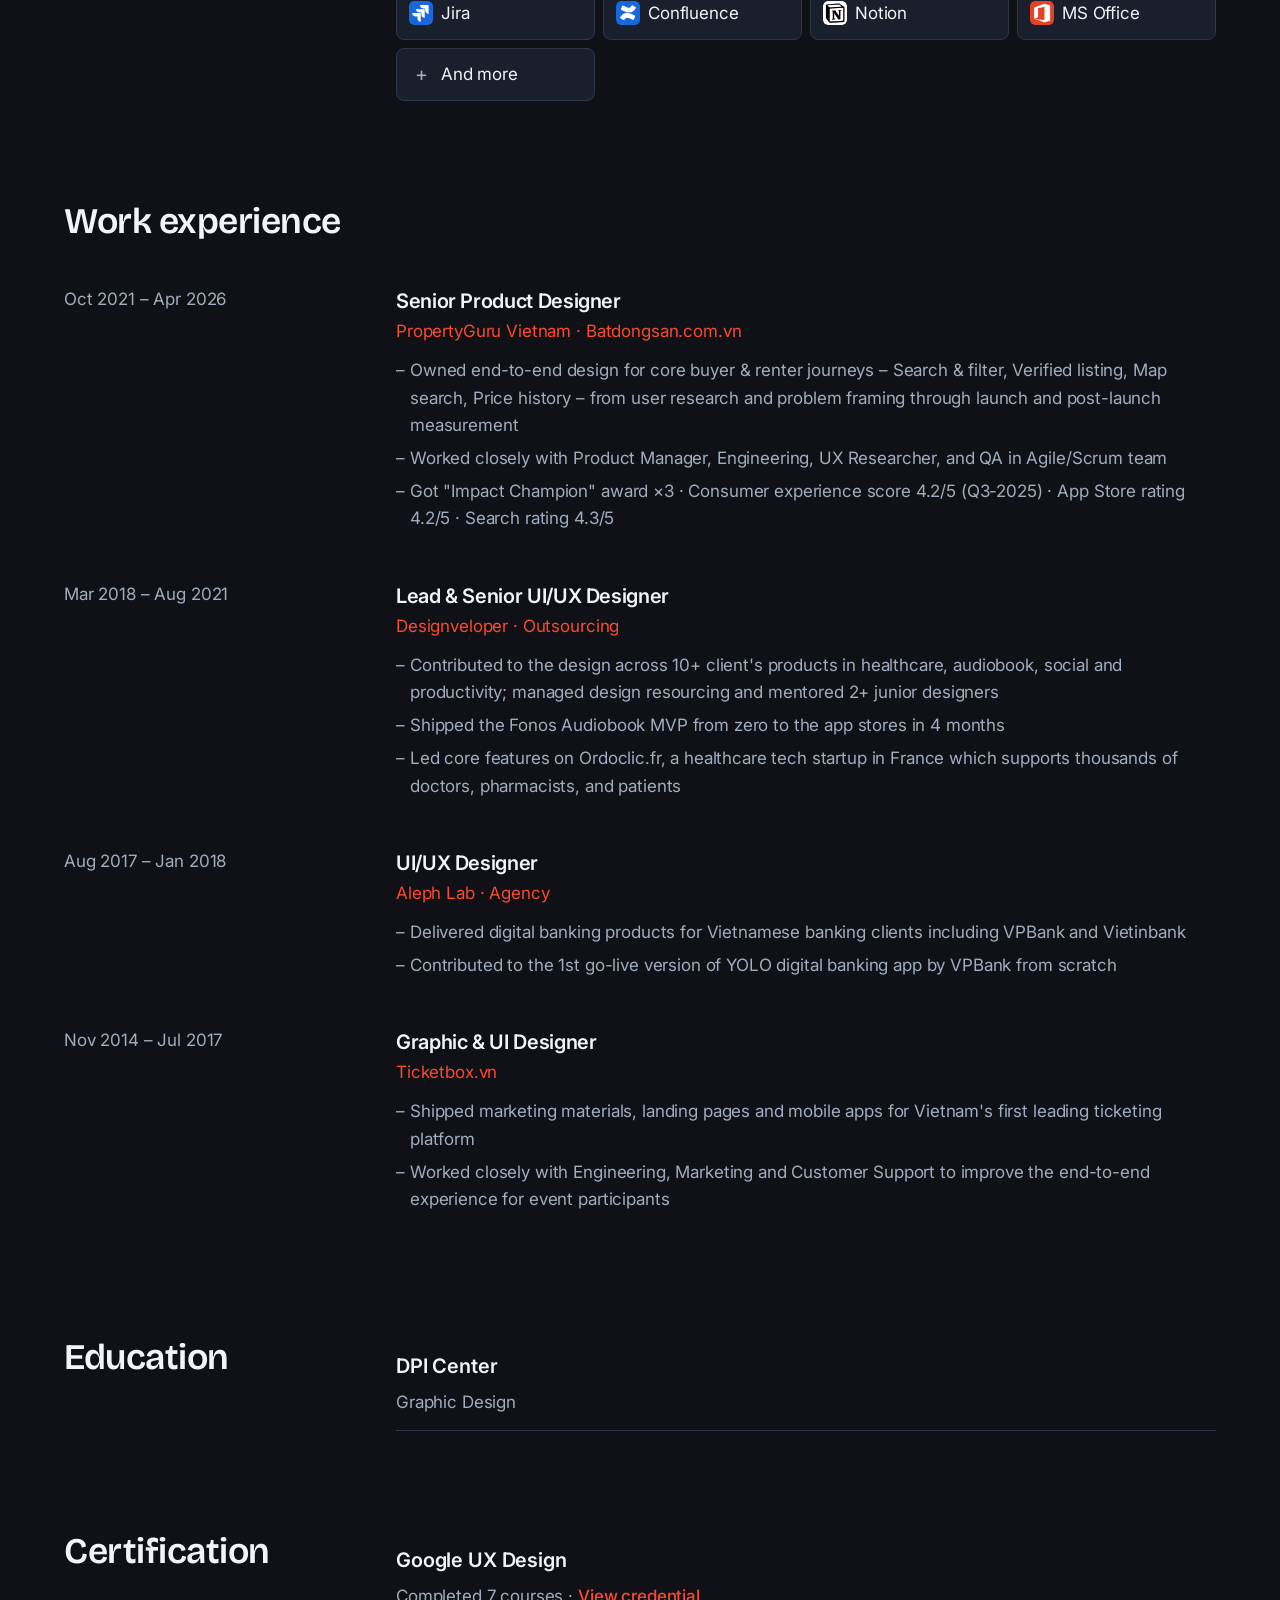
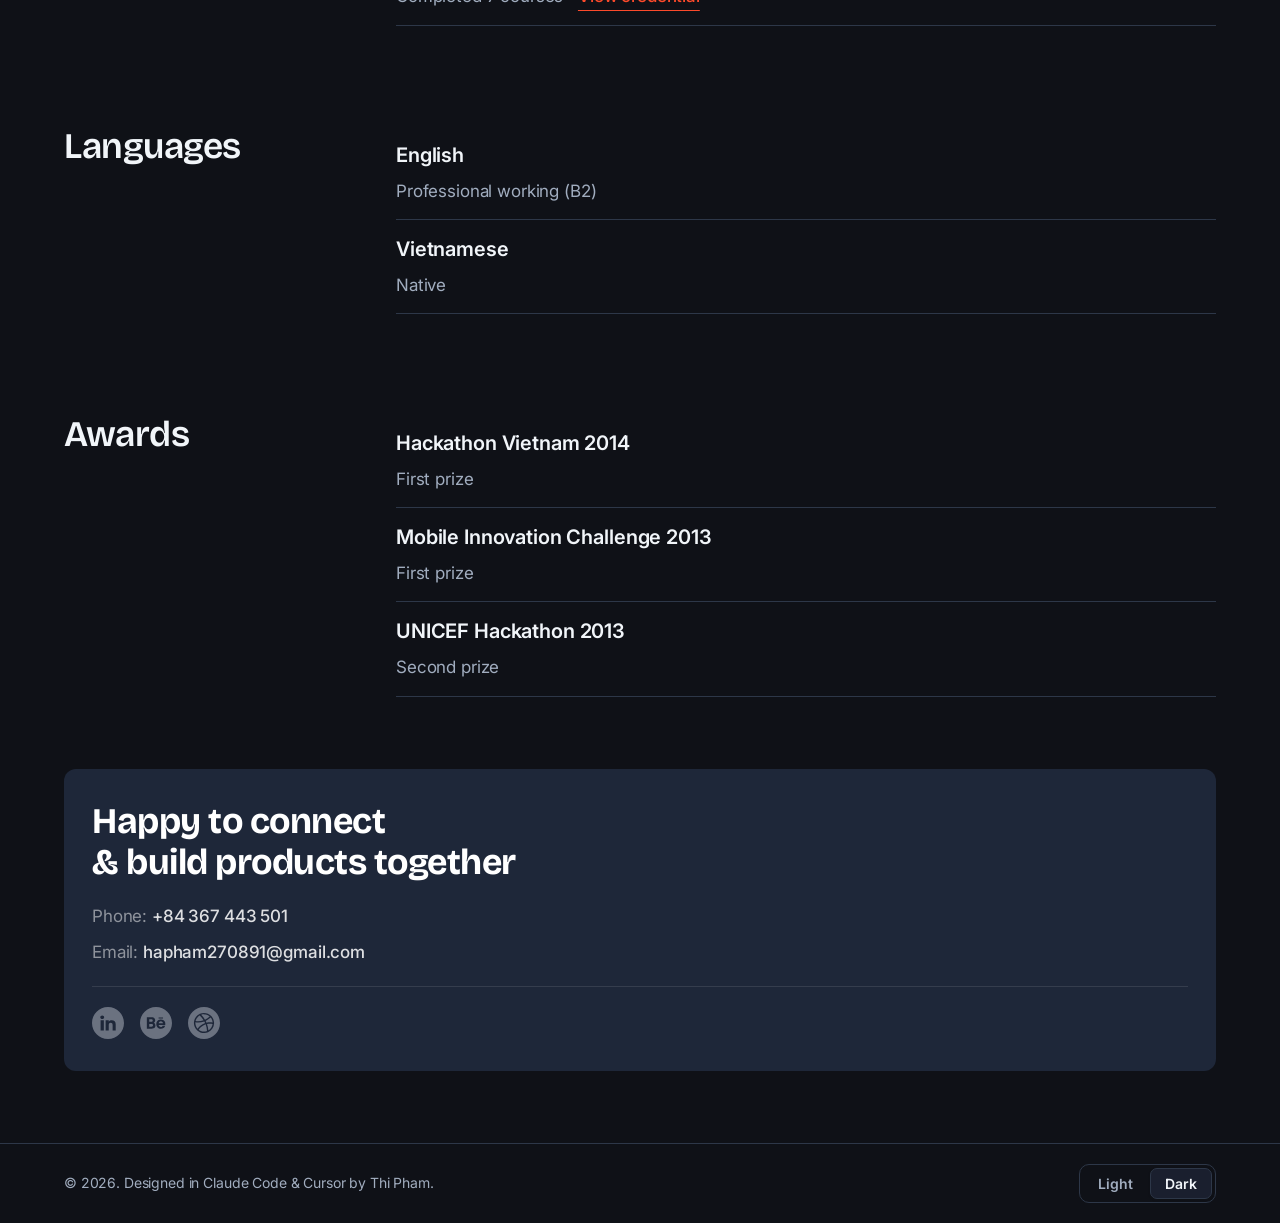
==== commit adc1fe08: "polish minor UI and light theme" ====
--- a/index.html
+++ b/index.html
@@ -48,25 +48,12 @@
           <p class="hero-meta">
             <span class="hero-meta__role">Senior Product Designer</span>
             <span class="hero-meta__sep">·</span>
-            <span class="hero-meta__loc">Ho Chi Minh City, Vietnam</span>
+            <span class="hero-meta__loc">HCMC, Vietnam</span>
           </p>
         </div>
 
         <div class="hero-media">
           <img class="hero-photo" src="./images/index/Image_av.jpeg" alt="Pham Thi Ha Thi">
-          <div class="hero-stamp" aria-hidden="true">
-            <svg class="hero-stamp__ring" viewBox="0 0 165 165">
-              <defs>
-                <path id="stamp-path" fill="none"
-                      d="M82.5,82.5 m-63,0 a63,63 0 1,1 126,0 a63,63 0 1,1 -126,0">
-                </path>
-              </defs>
-              <text>
-                <textPath href="#stamp-path" startOffset="0">work smart&#160;&#160;play hard&#160;&#160;</textPath>
-              </text>
-            </svg>
-            <span class="hero-stamp__star">✱</span>
-          </div>
         </div>
       </section>
 
--- a/style.css
+++ b/style.css
@@ -4,8 +4,8 @@
 /* ─── Tokens ─────────────────────────────────────────────────── */
 :root {
   --color-pitch-black: #000000;
-  --color-ghost-white: #ffffff;
-  --color-ash-gray: #f9fafb;
+  --color-ghost-white: #ffffff;  /* surfaces: cards, chips, nav pills */
+  --color-ash-gray: #f9f9f9;     /* page background */
   --color-graphite: #111827;
   --color-slate-blue: #4b5563;
   --color-light-gray: #6b7280;
@@ -79,11 +79,11 @@
   line-height: 1.6;
   letter-spacing: -0.14px;
   color: var(--color-slate-blue);
-  background-color: var(--color-ghost-white);
+  background-color: var(--color-ash-gray);
   transition: color 0.2s, background-color 0.2s, background-image 0.2s;
   background-image:
     radial-gradient(circle at var(--sx, -300px) var(--sy, -300px),
-      transparent 0%, transparent 130px, var(--color-ghost-white) 160px),
+      transparent 0%, transparent 130px, var(--color-ash-gray) 160px),
     radial-gradient(circle, #d0d0d0 1px, transparent 1px);
   background-size: 100% 100%, 20px 20px;
   background-repeat: no-repeat, repeat;
@@ -744,7 +744,7 @@
   display: flex;
   align-items: center;
   padding: 16px 0;
-  background: var(--color-ghost-white);
+  background: var(--color-ash-gray);
   border-bottom: 1px solid var(--color-border-gray);
 }
 
@@ -1259,7 +1259,7 @@
   font-weight: 600;
   letter-spacing: 0.07em;
   text-transform: uppercase;
-  color: var(--color-light-gray);
+  color: var(--color-slate-blue);
   text-align: center;
   margin-top: 0;
   margin-bottom: 4px;
@@ -1435,7 +1435,7 @@
 }
 
 [data-theme="light"] .site-nav {
-  background: var(--color-ghost-white);
+  background: var(--color-ash-gray);
   border-bottom: 1px solid var(--color-border-gray);
 }
 
@@ -1493,7 +1493,7 @@
   height: 48px;
   padding: 0 24px;
   border-radius: var(--radius-full);
-  background: var(--color-contact-card, #1e2739);
+  background: var(--color-rocket-red);
   color: #fff;
   font-size: 16px;
   font-weight: 600;
@@ -1507,7 +1507,7 @@
 }
 
 [data-theme="light"] .site-nav__cta {
-  background: var(--color-graphite);
+  background: var(--color-rocket-red);
 }
 
 .site-nav__tab {
